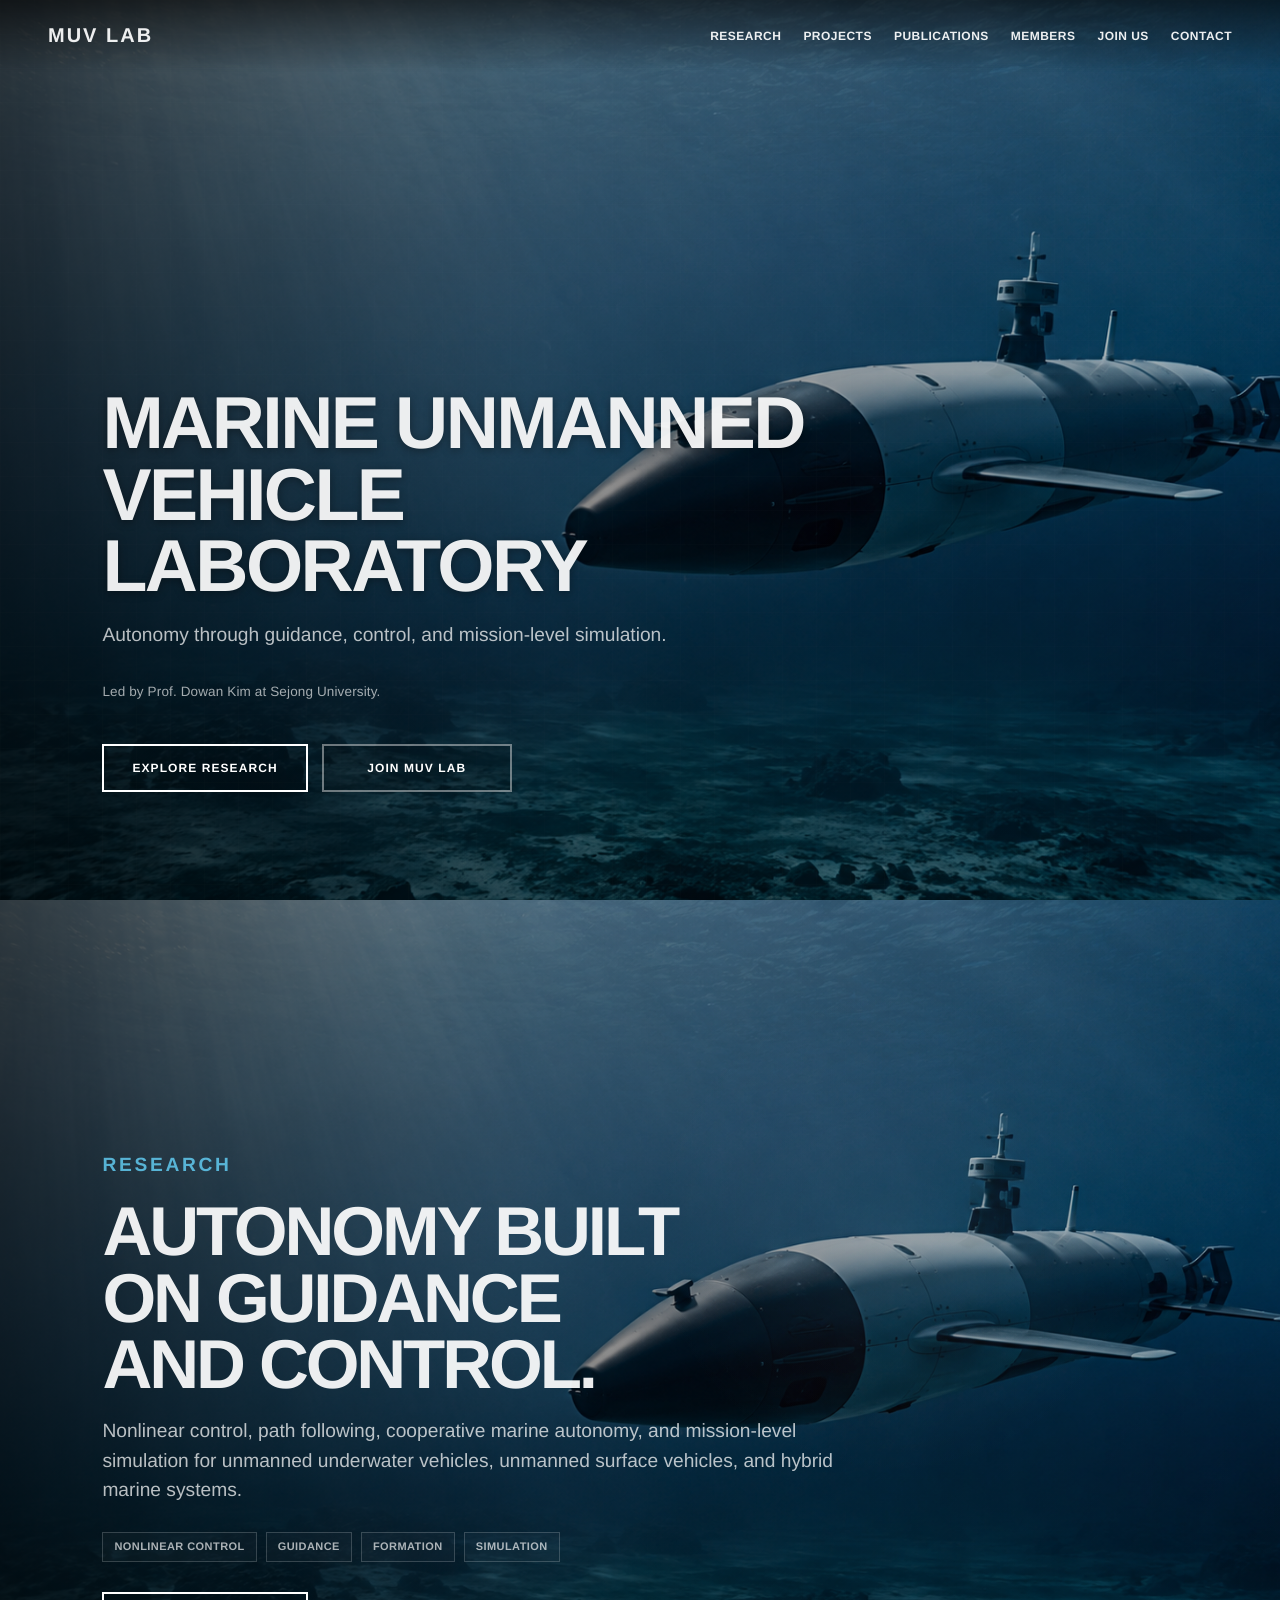
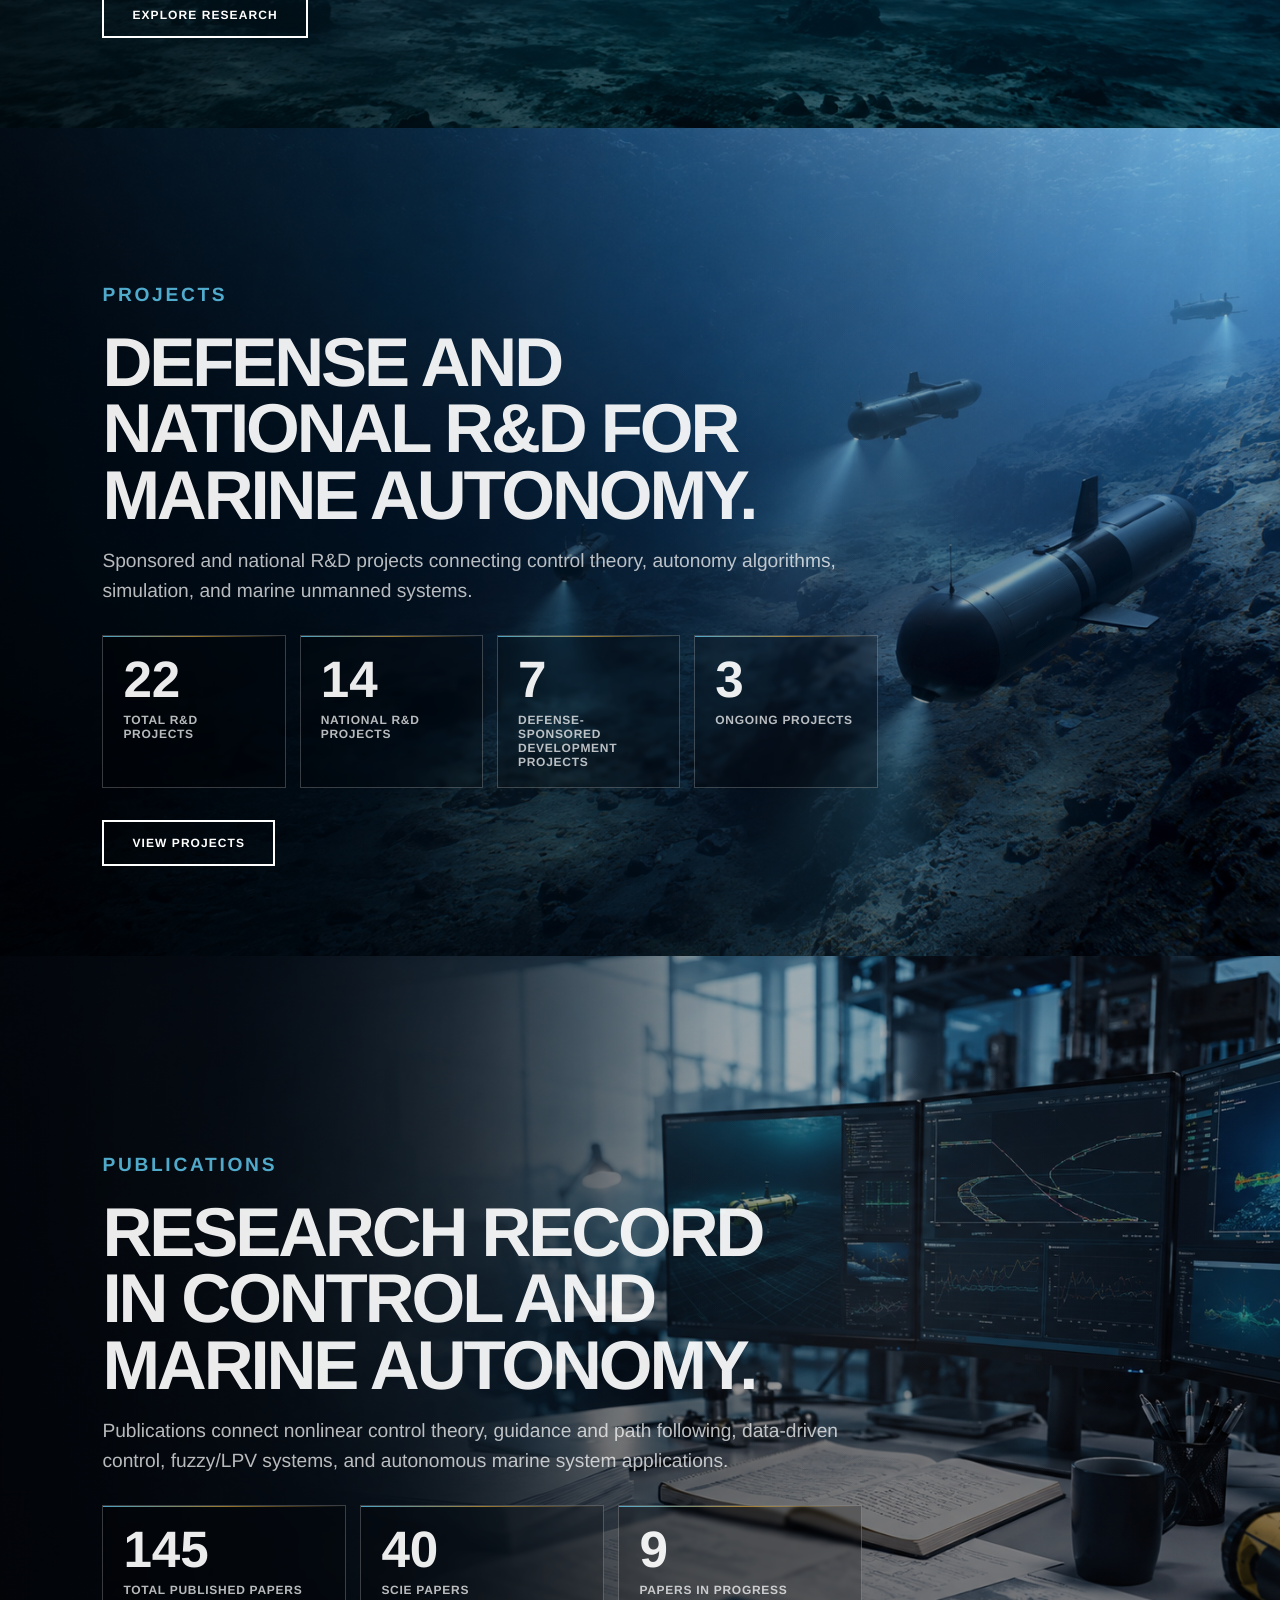
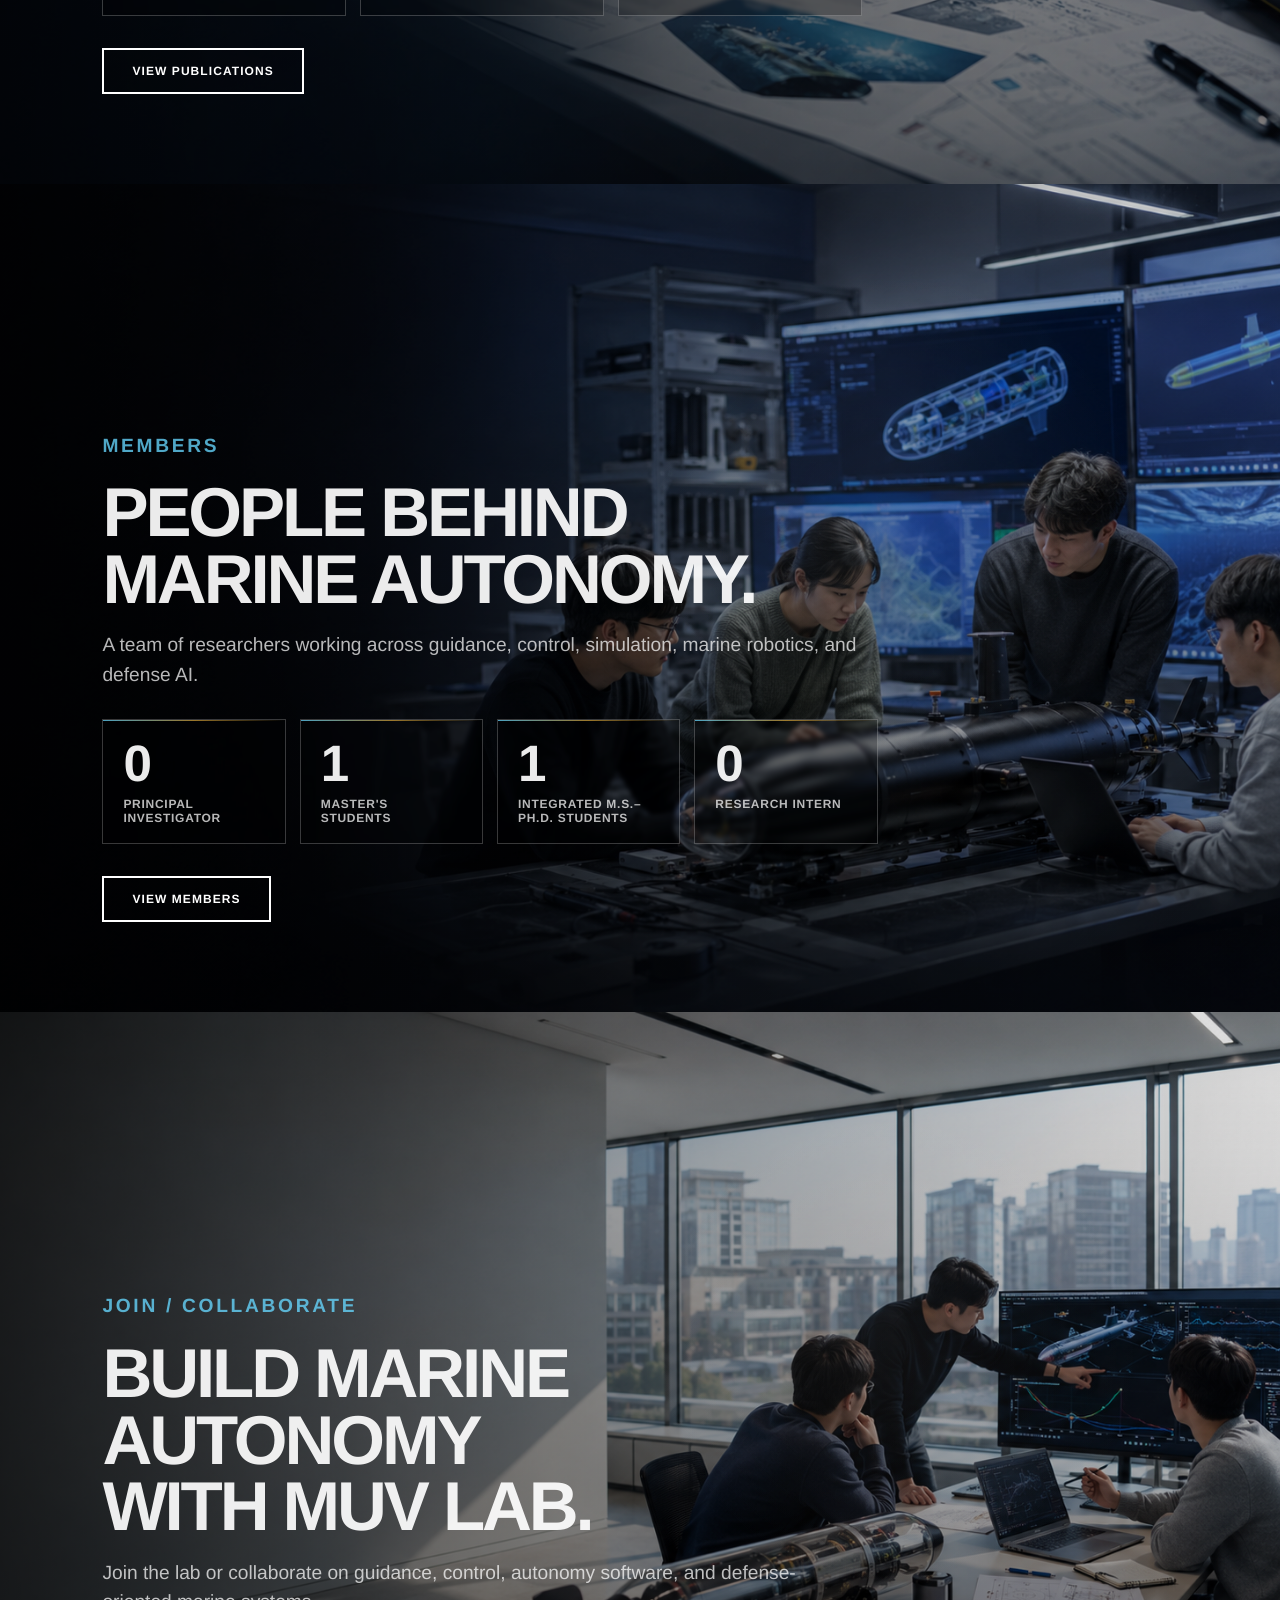
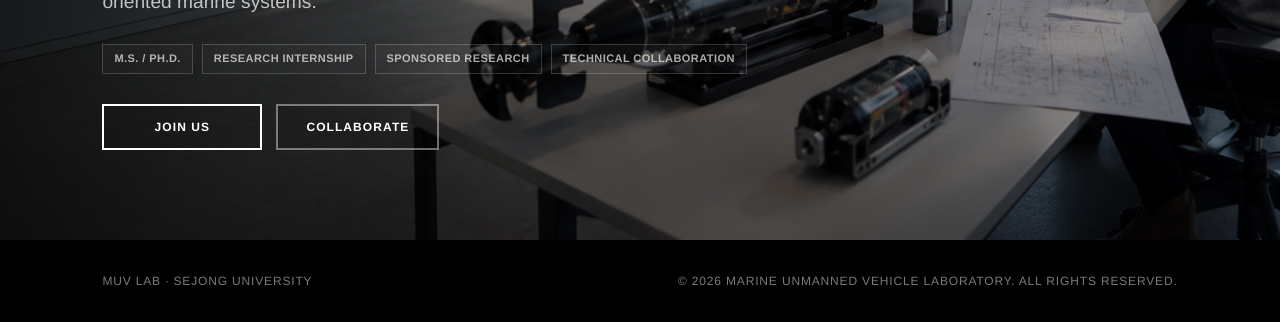
==== index.html @ 0cac902f "Add files via upload" ====
<!DOCTYPE html>
<html lang="en">
<head>
  <meta charset="UTF-8" />
  <meta name="viewport" content="width=device-width, initial-scale=1.0" />
  <title>Dowan Kim | MUV Lab | Sejong University</title>
  <meta name="description" content="MUV Lab, led by Prof. Dowan Kim at Sejong University, conducts research on marine unmanned vehicles, UUV/USV autonomy, guidance, control, simulation, and defense AI." />
  <meta name="author" content="Dowan Kim" />
  <meta name="keywords" content="Dowan Kim, Prof. Dowan Kim, Do Wan Kim, D. W. Kim, 김도완, MUV Lab, Marine Unmanned Vehicle Laboratory, Sejong University, marine unmanned vehicles, UUV, USV, AUV, guidance, control, marine autonomy, defense AI, nonlinear control" />
  <link rel="canonical" href="https://muv-sejong.github.io/" />
  <meta property="og:type" content="website" />
  <meta property="og:site_name" content="MUV Lab" />
  <meta property="og:title" content="Dowan Kim | MUV Lab | Sejong University" />
  <meta property="og:description" content="MUV Lab, led by Prof. Dowan Kim at Sejong University, conducts research on marine unmanned vehicles, UUV/USV autonomy, guidance, control, simulation, and defense AI." />
  <meta property="og:url" content="https://muv-sejong.github.io/" />
  <meta property="og:image" content="https://muv-sejong.github.io/assets/poster.jpg" />
  <meta name="twitter:card" content="summary_large_image" />
  <meta name="twitter:title" content="Dowan Kim | MUV Lab | Sejong University" />
  <meta name="twitter:description" content="MUV Lab, led by Prof. Dowan Kim at Sejong University, conducts research on marine unmanned vehicles, UUV/USV autonomy, guidance, control, simulation, and defense AI." />
  <script type="application/ld+json">
{
  "@context": "https://schema.org",
  "@type": "ResearchOrganization",
  "name": "MUV Lab",
  "alternateName": "Marine Unmanned Vehicle Laboratory",
  "url": "https://muv-sejong.github.io/",
  "parentOrganization": {
    "@type": "CollegeOrUniversity",
    "name": "Sejong University"
  },
  "founder": {
    "@type": "Person",
    "name": "Dowan Kim",
    "alternateName": [
      "Prof. Dowan Kim",
      "Do Wan Kim",
      "D. W. Kim",
      "김도완"
    ],
    "jobTitle": "Professor",
    "affiliation": {
      "@type": "CollegeOrUniversity",
      "name": "Sejong University"
    },
    "url": "https://muv-sejong.github.io/members.html",
    "sameAs": [
      "https://scholar.google.com/citations?user=nd1Wk9EAAAAJ&hl=en",
      "https://orcid.org/0000-0002-4176-2082",
      "https://sejong.elsevierpure.com/en/persons/dowan-kim/"
    ]
  },
  "knowsAbout": [
    "Marine unmanned vehicles",
    "UUV autonomy",
    "USV autonomy",
    "Guidance and control",
    "Nonlinear control",
    "Defense AI",
    "Simulation"
  ]
}
  </script>
  <link rel="stylesheet" href="style.css?v=81" />
</head>
<body>

<header class="site-header">
  <a class="brand" href="index.html">MUV LAB</a>
  <button class="nav-toggle" aria-label="Open navigation" aria-expanded="false"><span></span><span></span><span></span></button>
  <nav class="site-nav">
    <a href="research.html">Research</a>
    <a href="projects.html">Projects</a>
    <a href="publications.html">Publications</a>
    <a href="members.html">Members</a>
    <a href="join.html">Join Us</a>
    <a href="contact.html">Contact</a>
  </nav>
</header>


<main>
  <section class="hero hero-video-section">
    <video class="hero-video hero-video-pc" autoplay muted loop playsinline poster="assets/research.png">
      <source src="assets/hero.mp4" type="video/mp4" />
    </video>
    <video class="hero-video hero-video-mobile" autoplay muted loop playsinline poster="assets/research.png">
      <source src="assets/hero-mobile.mp4" type="video/mp4" />
    </video>
    <div class="hero-overlay"></div>
    <div class="hero-grid"></div>
    <div class="hero-content">
      <h1>MARINE UNMANNED VEHICLE LABORATORY</h1>
      <p class="hero-subtitle">
        Autonomy through guidance, control, and mission-level simulation.
      </p>
      <p class="hero-seo-line">Led by Prof. Dowan Kim at Sejong University.</p>
      <div class="hero-actions hero-actions-equal">
        <a href="research.html" class="button">Explore Research</a>
        <a href="join.html" class="button ghost">Join MUV Lab</a>
      </div>
    </div>
  </section>

  <section class="landing-panel" style="--bg:url('assets/research.png')">
    <div class="panel-overlay"></div>
    <div class="panel-content">
      <p class="eyebrow">Research</p>
      <h2>AUTONOMY BUILT ON GUIDANCE AND CONTROL.</h2>
      <p>
        Nonlinear control, path following, cooperative marine autonomy, and mission-level simulation for unmanned underwater vehicles, unmanned surface vehicles, and hybrid marine systems.
      </p>
      <div class="keyword-row">
        <span>Nonlinear Control</span><span>Guidance</span><span>Formation</span><span>Simulation</span>
      </div>
      <a href="research.html" class="button">Explore Research</a>
    </div>
  </section>

  <section class="landing-panel" style="--bg:url('assets/projects.png')">
    <div class="panel-overlay"></div>
    <div class="panel-content">
      <p class="eyebrow">Projects</p>
      <h2>DEFENSE AND NATIONAL R&amp;D FOR MARINE AUTONOMY.</h2>
      <p>
        Sponsored and national R&amp;D projects connecting control theory, autonomy algorithms, simulation, and marine unmanned systems.
      </p>
      <div class="metric-grid compact four-metrics">
        <div><strong class="count" data-target="23">0</strong><span>Total R&amp;D Projects</span></div>
        <div><strong class="count" data-target="15">0</strong><span>National R&amp;D Projects</span></div>
        <div><strong class="count" data-target="8">0</strong><span>Defense-Sponsored Development Projects</span></div>
        <div><strong class="count" data-target="4">0</strong><span>Ongoing Projects</span></div>
      </div>
      <a href="projects.html" class="button">View Projects</a>
    </div>
  </section>

  <section class="landing-panel" style="--bg:url('assets/publications.png')">
    <div class="panel-overlay"></div>
    <div class="panel-content">
      <p class="eyebrow">Publications</p>
      <h2>RESEARCH RECORD IN CONTROL AND MARINE AUTONOMY.</h2>
      <p>
        Publications connect nonlinear control theory, guidance and path following,
        data-driven control, fuzzy/LPV systems, and autonomous marine system applications.
      </p>
      <div class="metric-grid compact">
        <div><strong class="count" data-target="162">0</strong><span>Total Published Papers</span></div>
        <div><strong class="count" data-target="45">0</strong><span>SCIE Papers</span></div>
        <div><strong class="count" data-target="10">0</strong><span>Papers in Progress</span></div>
      </div>
      <a href="publications.html" class="button">View Publications</a>
    </div>
  </section>

  <section class="landing-panel" style="--bg:url('assets/joinus.png')">
    <div class="panel-overlay"></div>
    <div class="panel-content">
      <p class="eyebrow">Members</p>
      <h2>PEOPLE BEHIND MARINE AUTONOMY.</h2>
      <p>
        A team of researchers working across guidance, control, simulation,
        marine robotics, and defense AI.
      </p>
      <div class="metric-grid compact four-metrics">
        <div><strong class="count" data-target="1">0</strong><span>Principal Investigator</span></div>
        <div><strong class="count" data-target="2">0</strong><span>Master's Students</span></div>
        <div><strong class="count" data-target="2">0</strong><span>Integrated M.S.–Ph.D. Students</span></div>
        <div><strong class="count" data-target="1">0</strong><span>Research Intern</span></div>
      </div>
      <a href="members.html" class="button">View Members</a>
    </div>
  </section>

  <section class="landing-panel" style="--bg:url('assets/contact.png')">
    <div class="panel-overlay"></div>
    <div class="panel-content">
      <p class="eyebrow">Join / Collaborate</p>
      <h2>BUILD MARINE AUTONOMY WITH MUV LAB.</h2>
      <p>
        Join the lab or collaborate on guidance, control, autonomy software,
        and defense-oriented marine systems.
      </p>
      <div class="keyword-row">
        <span>M.S. / Ph.D.</span><span>Research Internship</span><span>Sponsored Research</span><span>Technical Collaboration</span>
      </div>
      <div class="hero-actions">
        <a href="join.html" class="button">Join Us</a>
        <a href="contact.html" class="button ghost">Collaborate</a>
      </div>
    </div>
  </section>
</main>


<footer class="site-footer">
  <span>MUV LAB · SEJONG UNIVERSITY</span>
  <span>© 2026 MARINE UNMANNED VEHICLE LABORATORY. All rights reserved.</span>
</footer>
<script src="script.js"></script>

</body>
</html>
---- style.css ----
:root{
  --bg:#000;--panel:#070707;--text:#fff;--muted:rgba(255,255,255,.72);--muted2:rgba(255,255,255,.52);--line:rgba(255,255,255,.18);
  --header-h:72px;
}
*{box-sizing:border-box}html{scroll-behavior:smooth}body{margin:0;background:#000;color:#fff;font-family:Arial,Helvetica,sans-serif}a{color:inherit}.site-header{position:fixed;top:0;left:0;right:0;height:var(--header-h);display:flex;align-items:center;justify-content:space-between;padding:0 48px;z-index:100;background:linear-gradient(to bottom,rgba(0,0,0,.62),rgba(0,0,0,0))}.brand{text-decoration:none;font-weight:900;letter-spacing:.1em;font-size:20px}.site-nav{display:flex;gap:22px}.site-nav a{text-decoration:none;text-transform:uppercase;font-size:12px;font-weight:900;letter-spacing:.04em}.site-nav a:hover{opacity:.7}.nav-toggle{display:none;background:transparent;color:#fff;border:1px solid rgba(255,255,255,.35);padding:9px 13px;text-transform:uppercase;font-size:11px;font-weight:900;letter-spacing:.08em}.hero{position:relative;height:100vh;min-height:650px;background:linear-gradient(90deg,rgba(0,0,0,.68),rgba(0,0,0,.08)),url('assets/research.png') center/cover no-repeat;overflow:hidden}.hero-video{position:absolute;inset:0;width:100%;height:100%;object-fit:cover;z-index:0}.hero-video-mobile{display:none}.hero-overlay,.panel-overlay{position:absolute;inset:0;background:linear-gradient(90deg,rgba(0,0,0,.72) 0%,rgba(0,0,0,.35) 42%,rgba(0,0,0,.10) 100%),linear-gradient(0deg,rgba(0,0,0,.35),rgba(0,0,0,0));z-index:1}.hero-grid{position:absolute;inset:0;z-index:2;pointer-events:none;opacity:.045;background-image:linear-gradient(rgba(255,255,255,.18) 1px,transparent 1px),linear-gradient(90deg,rgba(255,255,255,.18) 1px,transparent 1px);background-size:34px 34px}.hero-content,.panel-content,.page-hero-content{position:relative;z-index:3}.hero-content{height:100%;display:flex;flex-direction:column;justify-content:flex-end;max-width:980px;padding:0 8vw 12vh}.eyebrow{margin:0 0 18px;color:rgba(255,255,255,.68);text-transform:uppercase;font-size:12px;font-weight:900;letter-spacing:.22em}.hero h1,.page-hero h1{margin:0;line-height:.95;text-transform:uppercase;font-size:clamp(44px,6.7vw,104px);font-weight:900;letter-spacing:-.05em;text-shadow:0 2px 8px rgba(0,0,0,.35)}.hero-subtitle,.page-hero p,.panel-content p{max-width:760px;color:var(--muted);font-size:clamp(17px,1.5vw,23px);line-height:1.55}.hero-actions{display:flex;flex-wrap:wrap;gap:14px;margin-top:28px}.button{display:inline-flex;align-items:center;justify-content:center;width:fit-content;min-width:160px;padding:14px 28px;border:2px solid #fff;color:#fff;background:rgba(0,0,0,.08);text-decoration:none;text-transform:uppercase;font-size:12px;font-weight:900;letter-spacing:.06em;transition:.22s}.button:hover{background:#fff;color:#000}.button.ghost{border-color:rgba(255,255,255,.42);background:rgba(0,0,0,.14)}.landing-panel{position:relative;min-height:92vh;background-image:var(--bg);background-size:cover;background-position:center;display:flex;align-items:flex-end;overflow:hidden}.landing-panel::after,.page-hero::after{content:"";position:absolute;inset:0;z-index:2;pointer-events:none;background:radial-gradient(circle at 70% 40%,rgba(255,255,255,.06),transparent 24%)}.panel-content{padding:0 8vw 10vh;max-width:980px}.panel-content h2{margin:0;max-width:860px;text-transform:uppercase;font-size:clamp(36px,5.4vw,78px);line-height:.96;letter-spacing:-.045em}.keyword-row{display:flex;flex-wrap:wrap;gap:9px;margin:26px 0 30px}.keyword-row span{border:1px solid rgba(255,255,255,.28);padding:8px 11px;text-transform:uppercase;font-size:11px;font-weight:900;color:rgba(255,255,255,.76);letter-spacing:.04em}.metric-grid{display:grid;gap:14px}.metric-grid.compact{grid-template-columns:repeat(3,minmax(140px,1fr));max-width:760px;margin:28px 0 32px}.metric-grid div{padding:18px 20px;border:1px solid rgba(255,255,255,.22);background:rgba(0,0,0,.22);backdrop-filter:blur(2px)}.metric-grid strong{display:block;font-size:clamp(30px,4vw,54px);line-height:1;font-weight:900}.metric-grid span{display:block;margin-top:8px;text-transform:uppercase;letter-spacing:.06em;color:var(--muted);font-size:12px;font-weight:800}.page-hero{position:relative;min-height:74vh;background-image:var(--bg);background-size:cover;background-position:center;display:flex;align-items:flex-end;overflow:hidden}.page-hero-content{padding:0 8vw 9vh;max-width:1100px}.page-metrics{margin-top:34px}.content-section{padding:110px 8vw;background:linear-gradient(180deg,#050505,#000)}.section-inner{max-width:1280px;margin:0 auto}.block-title{margin:0 0 30px;text-transform:uppercase;font-size:clamp(28px,3.6vw,52px);line-height:1;letter-spacing:-.035em}.card-grid{display:grid;gap:18px}.card-grid.four{grid-template-columns:repeat(4,1fr)}.card{min-height:260px;padding:28px;border:1px solid rgba(255,255,255,.12);background:linear-gradient(180deg,rgba(255,255,255,.06),rgba(255,255,255,.025))}.card span{display:block;color:var(--muted2);font-weight:900;letter-spacing:.14em;margin-bottom:34px}.card h3,.feature-card h3,.timeline h3,.profile-grid h3,.profile-large h3,.contact-cards h3,.two-column h3{margin:0 0 14px;text-transform:uppercase;line-height:1.1}.card p,.feature-card p,.timeline p,.profile-grid p,.profile-large p,.contact-cards p,.clean-list li{color:var(--muted);line-height:1.62}.feature-list{display:grid;gap:20px;margin-bottom:76px}.feature-card{padding:40px;border:1px solid rgba(255,255,255,.18);background:linear-gradient(135deg,rgba(255,255,255,.08),rgba(255,255,255,.025))}.feature-card h3{font-size:clamp(28px,4vw,56px);letter-spacing:-.035em}.status{font-size:12px!important;color:#fff!important;text-transform:uppercase;font-weight:900;letter-spacing:.12em}.timeline{border-top:1px solid rgba(255,255,255,.14);margin-bottom:76px}.timeline div{display:grid;grid-template-columns:190px 1fr;gap:28px;padding:24px 0;border-bottom:1px solid rgba(255,255,255,.11)}.timeline time{font-size:13px;color:var(--muted2);font-weight:900;letter-spacing:.07em}.publication-list{padding-left:22px}.publication-list li{margin-bottom:16px;color:var(--muted);line-height:1.55}.publication-years details{border-top:1px solid rgba(255,255,255,.14);padding:22px 0}.publication-years details:last-child{border-bottom:1px solid rgba(255,255,255,.14)}.publication-years summary{cursor:pointer;font-weight:900;text-transform:uppercase;font-size:22px}.publication-years li{margin:13px 0;color:var(--muted);line-height:1.55}.profile-large{display:grid;grid-template-columns:260px 1fr;gap:34px;align-items:center;padding:34px;border:1px solid rgba(255,255,255,.16);background:rgba(255,255,255,.04);margin-bottom:70px}.profile-large img{width:260px;aspect-ratio:1/1;object-fit:cover;border:1px solid rgba(255,255,255,.16)}.profile-large h3{font-size:clamp(30px,4vw,54px);letter-spacing:-.035em}.profile-grid{display:grid;grid-template-columns:repeat(3,1fr);gap:18px;margin-bottom:70px}.profile-grid article{padding:24px;border:1px solid rgba(255,255,255,.14);background:rgba(255,255,255,.035)}.profile-grid img{width:100%;aspect-ratio:4/5;object-fit:cover;margin-bottom:18px;background:#111}.two-column{display:grid;grid-template-columns:1fr 1fr;gap:50px}.clean-list{padding:0;margin:0;list-style:none;border-top:1px solid rgba(255,255,255,.14)}.clean-list li{padding:14px 0;border-bottom:1px solid rgba(255,255,255,.12)}.contact-cards{display:grid;grid-template-columns:1.2fr 1fr 1fr;gap:18px}.contact-cards article{padding:30px;border:1px solid rgba(255,255,255,.15);background:rgba(255,255,255,.04)}.contact-cards a{font-weight:900;text-decoration:none;border-bottom:1px solid rgba(255,255,255,.45)}.site-footer{display:flex;justify-content:space-between;gap:20px;padding:34px 8vw;background:#000;color:rgba(255,255,255,.48);font-size:12px;text-transform:uppercase;letter-spacing:.07em}
.metric-grid.compact.four-metrics{grid-template-columns:repeat(4,minmax(130px,1fr));max-width:980px}
@media(max-width:1100px){.metric-grid.compact.four-metrics{grid-template-columns:repeat(2,minmax(140px,1fr));max-width:760px}.site-nav{gap:14px}.site-nav a{font-size:11px}.card-grid.four{grid-template-columns:repeat(2,1fr)}.contact-cards{grid-template-columns:1fr}.profile-grid{grid-template-columns:1fr 1fr}}
@media(max-width:760px){.site-header{height:64px;padding:0 20px;background:rgba(0,0,0,.86)}.nav-toggle{display:block}.site-nav{position:absolute;top:64px;right:20px;display:none;flex-direction:column;background:rgba(0,0,0,.92);padding:18px;border:1px solid rgba(255,255,255,.18);min-width:210px}.site-nav.open{display:flex}.hero{min-height:560px}.hero-video-pc{display:none}.hero-video-mobile{display:block}.hero-content{padding:0 6vw 7vh}.hero h1,.page-hero h1{font-size:clamp(34px,11vw,56px)}.panel-content,.page-hero-content{padding:0 6vw 8vh}.landing-panel{min-height:86vh}.panel-content h2{font-size:clamp(32px,10vw,52px)}.metric-grid.compact{grid-template-columns:1fr}.content-section{padding:82px 6vw}.card-grid.four,.profile-grid,.two-column{grid-template-columns:1fr}.timeline div{grid-template-columns:1fr;gap:8px}.profile-large{grid-template-columns:1fr}.profile-large img{width:210px}.site-footer{flex-direction:column;padding:30px 6vw}}
@media(min-aspect-ratio:19/9){.hero-video-pc{object-fit:contain;background:#000}}

/* v29 mobile: keep the SpaceX-like crop instead of shrinking the whole image */
@media(max-width:760px){
  .landing-panel,
  .page-hero{
    background-size:cover !important;
    background-position:center center !important;
    background-repeat:no-repeat !important;
  }
  .hero-video-mobile{
    object-fit:cover !important;
    object-position:center center !important;
  }
}

/* v29 wide-screen typography: prevent long titles from breaking into one-word lines */
@media(min-width:1400px){
  .hero-content{
    max-width:1180px;
  }
  .panel-content{
    max-width:1180px;
  }
  .panel-content h2{
    max-width:1120px;
    font-size:clamp(48px,4.45vw,84px);
    line-height:.96;
    letter-spacing:-.048em;
  }
  .hero h1,
  .page-hero h1{
    max-width:1180px;
    font-size:clamp(54px,5.7vw,108px);
  }
  .page-hero-content{
    max-width:1260px;
  }
}

@media(min-width:1800px){
  .panel-content{
    max-width:1320px;
  }
  .panel-content h2{
    max-width:1260px;
    font-size:clamp(56px,4.0vw,88px);
  }
  .hero h1,
  .page-hero h1{
    max-width:1320px;
  }
}

/* v30: wide monitor and detail-page balance */
@media(min-aspect-ratio:19/9){
  .hero-video-pc{
    object-fit:cover !important;
    object-position:center center !important;
    background:transparent !important;
  }
}

.page-hero{
  min-height:62vh;
}

.page-hero-content{
  max-width:1220px;
  padding:0 8vw 7vh;
}

.page-hero h1{
  max-width:1080px;
  font-size:clamp(34px,4.6vw,76px);
  line-height:1.02;
  letter-spacing:-.045em;
}

.page-hero p{
  max-width:840px;
  font-size:clamp(16px,1.25vw,21px);
}

.page-metrics{
  margin-top:26px;
}

@media(min-width:1500px){
  .page-hero{
    min-height:60vh;
  }
  .page-hero h1{
    max-width:1180px;
    font-size:clamp(42px,4.0vw,78px);
  }
  .panel-content{
    max-width:1240px;
  }
  .panel-content h2{
    max-width:1160px;
    font-size:clamp(44px,4.1vw,80px);
  }
}

/* v30 mobile: keep cinematic crop, not contain */
@media(max-width:760px){
  .landing-panel,
  .page-hero{
    background-size:cover !important;
    background-position:center center !important;
    background-repeat:no-repeat !important;
  }
  .hero-video-mobile{
    object-fit:cover !important;
    object-position:center center !important;
  }
  .page-hero{
    min-height:64vh;
  }
  .page-hero-content{
    padding:0 6vw 6vh;
  }
  .page-hero h1{
    font-size:clamp(30px,9vw,46px);
    line-height:1.02;
  }
  .page-metrics{
    margin-top:22px;
  }
}

/* v31: detail-page vertical balance and wide-monitor readability */
@media(min-aspect-ratio:19/9){
  .hero-video-pc{
    object-fit:cover !important;
    object-position:center center !important;
    background:transparent !important;
  }
}

/* Detail pages: move title block down, reduce title burden, unify heights */
.page-hero{
  min-height:78vh !important;
  display:flex !important;
  align-items:flex-end !important;
}

.page-hero-content{
  width:100%;
  max-width:1180px !important;
  padding:0 8vw 10vh !important;
}

.page-hero .eyebrow{
  margin-bottom:16px !important;
}

.page-hero h1{
  max-width:980px !important;
  font-size:clamp(34px,4.05vw,64px) !important;
  line-height:1.04 !important;
  letter-spacing:-.042em !important;
}

.page-hero p{
  max-width:780px !important;
  font-size:clamp(16px,1.15vw,20px) !important;
  line-height:1.55 !important;
}

.page-metrics{
  margin-top:24px !important;
}

.page-metrics.metric-grid.compact,
.page-hero .metric-grid.compact{
  gap:12px !important;
  max-width:940px !important;
}

.page-hero .metric-grid div{
  padding:14px 16px !important;
}

.page-hero .metric-grid strong{
  font-size:clamp(26px,2.8vw,42px) !important;
}

.page-hero .metric-grid span{
  font-size:10.5px !important;
  line-height:1.25 !important;
}

/* More horizontal room on wide monitors, but keep title smaller */
@media(min-width:1500px){
  .page-hero-content{
    max-width:1320px !important;
  }
  .page-hero h1{
    max-width:1120px !important;
    font-size:clamp(42px,3.55vw,66px) !important;
  }
  .page-hero p{
    max-width:850px !important;
  }
}

/* Very wide and short browser windows: prevent top crowding */
@media(min-width:1500px) and (max-height:760px){
  .page-hero{
    min-height:88vh !important;
  }
  .page-hero-content{
    padding-bottom:8vh !important;
  }
  .page-hero h1{
    font-size:clamp(36px,3.05vw,58px) !important;
    max-width:1080px !important;
  }
  .page-hero p{
    font-size:16px !important;
    max-width:760px !important;
  }
  .page-hero .metric-grid div{
    padding:12px 14px !important;
  }
  .page-hero .metric-grid strong{
    font-size:34px !important;
  }
}

/* Landing-page panels remain cinematic, but avoid one-word line breaks on wide screens */
@media(min-width:1500px){
  .panel-content{
    max-width:1280px !important;
  }
  .panel-content h2{
    max-width:1160px !important;
    font-size:clamp(46px,3.9vw,78px) !important;
    line-height:.98 !important;
  }
}

/* Mobile: keep cinematic crop, not full-image shrink */
@media(max-width:760px){
  .landing-panel,
  .page-hero{
    background-size:cover !important;
    background-position:center center !important;
    background-repeat:no-repeat !important;
  }
  .hero-video-mobile{
    object-fit:cover !important;
    object-position:center center !important;
  }
  .page-hero{
    min-height:72vh !important;
  }
  .page-hero-content{
    padding:0 6vw 7vh !important;
  }
  .page-hero h1{
    font-size:clamp(30px,8.8vw,44px) !important;
    line-height:1.04 !important;
  }
}

/* v33: joinus image/link safety + unified detail-page hero */
.page-hero{
  min-height:74vh !important;
  height:74vh !important;
  display:flex !important;
  align-items:flex-end !important;
  background-size:cover !important;
  background-position:center center !important;
  background-repeat:no-repeat !important;
}
.page-hero-content{
  width:100% !important;
  max-width:1180px !important;
  padding:0 8vw 8.5vh !important;
}
.page-hero h1{
  max-width:980px !important;
  font-size:clamp(34px,3.85vw,64px) !important;
  line-height:1.04 !important;
  letter-spacing:-.042em !important;
}
.page-hero p{
  max-width:780px !important;
  font-size:clamp(16px,1.15vw,20px) !important;
  line-height:1.55 !important;
}
@media(min-aspect-ratio:19/9){
  .hero-video-pc{
    object-fit:cover !important;
    object-position:center center !important;
    background:transparent !important;
  }
}
@media(max-width:760px){
  .landing-panel,
  .page-hero{
    background-size:cover !important;
    background-position:center center !important;
    background-repeat:no-repeat !important;
  }
  .hero-video-mobile{
    object-fit:cover !important;
    object-position:center center !important;
  }
  .page-hero{
    min-height:72vh !important;
    height:72vh !important;
  }
  .page-hero-content{
    padding:0 6vw 7vh !important;
  }
  .page-hero h1{
    font-size:clamp(30px,8.8vw,44px) !important;
  }
}

/* v34: mobile detail hero lower height + PI profile layout */
@media(max-width:760px){
  .page-hero{
    min-height:56vh !important;
    height:56vh !important;
  }
  .page-hero-content{
    padding:0 6vw 5.5vh !important;
  }
  .page-hero h1{
    font-size:clamp(28px,8vw,40px) !important;
    line-height:1.04 !important;
  }
  .page-hero p{
    font-size:15px !important;
    line-height:1.5 !important;
    max-width:92vw !important;
  }
  .page-hero .metric-grid.compact,
  .page-metrics.metric-grid.compact{
    display:grid !important;
    grid-template-columns:repeat(2,minmax(0,1fr)) !important;
    gap:8px !important;
    max-width:100% !important;
  }
  .page-hero .metric-grid div{
    padding:10px 11px !important;
  }
  .page-hero .metric-grid strong{
    font-size:26px !important;
  }
  .page-hero .metric-grid span{
    font-size:9px !important;
    line-height:1.2 !important;
  }
}

/* PI page style */
.pi-profile-wide{
  display:grid;
  grid-template-columns:280px 1fr;
  gap:38px;
  align-items:start;
  padding:36px;
  border:1px solid rgba(255,255,255,.16);
  background:rgba(255,255,255,.04);
  margin-bottom:54px;
}
.pi-photo-wrap img{
  width:280px;
  aspect-ratio:1/1;
  object-fit:cover;
  border:1px solid rgba(255,255,255,.18);
  background:#111;
}
.pi-info h3{
  margin:0 0 12px;
  font-size:clamp(34px,4.2vw,58px);
  line-height:1;
  text-transform:uppercase;
  letter-spacing:-.04em;
}
.pi-affiliation{
  color:rgba(255,255,255,.82)!important;
  font-weight:700;
}
.profile-link-row{
  display:flex;
  flex-wrap:wrap;
  gap:10px;
  margin-top:22px;
}
.profile-link-row a{
  padding:10px 12px;
  border:1px solid rgba(255,255,255,.28);
  text-decoration:none;
  text-transform:uppercase;
  font-size:11px;
  font-weight:900;
  letter-spacing:.05em;
}
.profile-link-row a:hover{
  background:#fff;
  color:#000;
}
.pi-detail-grid{
  display:grid;
  grid-template-columns:repeat(2,1fr);
  gap:24px;
  margin-bottom:76px;
}
.pi-detail-grid article{
  padding:28px;
  border:1px solid rgba(255,255,255,.14);
  background:rgba(255,255,255,.035);
}
.pi-detail-grid h3{
  margin:0 0 18px;
  text-transform:uppercase;
}
.members-grid{
  grid-template-columns:repeat(5,1fr);
}
.profile-placeholder{
  width:100%;
  aspect-ratio:4/5;
  display:flex;
  align-items:center;
  justify-content:center;
  margin-bottom:18px;
  border:1px solid rgba(255,255,255,.16);
  background:
    linear-gradient(135deg,rgba(255,255,255,.08),rgba(255,255,255,.02)),
    radial-gradient(circle at 70% 20%,rgba(255,255,255,.12),transparent 28%);
  font-size:42px;
  font-weight:900;
  letter-spacing:.08em;
  color:rgba(255,255,255,.72);
}
@media(max-width:1200px){
  .members-grid{
    grid-template-columns:repeat(3,1fr);
  }
}
@media(max-width:900px){
  .pi-profile-wide,
  .pi-detail-grid{
    grid-template-columns:1fr;
  }
  .pi-photo-wrap img{
    width:220px;
  }
  .members-grid{
    grid-template-columns:repeat(2,1fr);
  }
}
@media(max-width:560px){
  .members-grid{
    grid-template-columns:1fr;
  }
}

/* v35: PI refinement, icon links, less-cropped professor photo, lower mobile hero height */
.pi-profile-wide{
  grid-template-columns:220px 1fr !important;
  align-items:center !important;
}

.pi-photo-wrap{
  width:220px !important;
  height:280px !important;
  display:flex !important;
  align-items:center !important;
  justify-content:center !important;
  background:#0a0a0a !important;
  border:1px solid rgba(255,255,255,.16) !important;
  overflow:hidden !important;
}

.pi-photo-wrap img{
  width:100% !important;
  height:100% !important;
  object-fit:contain !important;
  object-position:center center !important;
  border:0 !important;
  background:#0a0a0a !important;
}

.icon-links a{
  display:inline-flex !important;
  align-items:center !important;
  gap:8px !important;
  padding:9px 12px !important;
}

.profile-icon{
  width:22px !important;
  height:22px !important;
  display:inline-flex !important;
  align-items:center !important;
  justify-content:center !important;
  border-radius:999px !important;
  font-size:10px !important;
  font-weight:900 !important;
  line-height:1 !important;
  letter-spacing:0 !important;
}

.scholar-icon{
  background:#fff !important;
  color:#111 !important;
}

.orcid-icon{
  background:#a6ce39 !important;
  color:#fff !important;
}

.pure-icon{
  background:#1f5f9f !important;
  color:#fff !important;
}

.award-list{
  padding:0 !important;
  margin:0 !important;
  list-style:none !important;
  border-top:1px solid rgba(255,255,255,.14) !important;
}

.award-list li{
  display:grid !important;
  grid-template-columns:78px 1fr !important;
  gap:14px !important;
  padding:12px 0 !important;
  border-bottom:1px solid rgba(255,255,255,.12) !important;
}

.award-list time{
  color:rgba(255,255,255,.52) !important;
  font-size:12px !important;
  font-weight:900 !important;
}

.award-list strong{
  display:block !important;
  color:#fff !important;
  font-size:14px !important;
  line-height:1.35 !important;
}

.award-list span{
  display:block !important;
  color:rgba(255,255,255,.62) !important;
  font-size:12px !important;
  margin-top:3px !important;
}

/* Mobile detail pages: make hero significantly shorter */
@media(max-width:760px){
  .page-hero{
    min-height:46vh !important;
    height:46svh !important;
  }

  .page-hero-content{
    padding:0 6vw 4.5vh !important;
  }

  .page-hero h1{
    font-size:clamp(25px,7.4vw,36px) !important;
    line-height:1.04 !important;
    max-width:94vw !important;
  }

  .page-hero p{
    font-size:13.5px !important;
    line-height:1.45 !important;
    max-width:92vw !important;
    margin-top:10px !important;
  }

  .page-hero .metric-grid.compact,
  .page-metrics.metric-grid.compact{
    grid-template-columns:repeat(2,minmax(0,1fr)) !important;
    gap:6px !important;
    margin-top:14px !important;
  }

  .page-hero .metric-grid div{
    padding:8px 9px !important;
  }

  .page-hero .metric-grid strong{
    font-size:22px !important;
  }

  .page-hero .metric-grid span{
    font-size:8.5px !important;
    line-height:1.15 !important;
  }

  .pi-profile-wide{
    grid-template-columns:1fr !important;
    padding:24px !important;
  }

  .pi-photo-wrap{
    width:190px !important;
    height:240px !important;
  }

  .pi-info h3{
    font-size:36px !important;
  }

  .award-list li{
    grid-template-columns:72px 1fr !important;
  }
}

/* v36: real profile icons for Google Scholar / ORCID / Elsevier Pure */
.real-icon-links{
  gap:12px !important;
}

.real-icon-links a{
  display:inline-flex !important;
  align-items:center !important;
  gap:9px !important;
  padding:9px 12px !important;
  border:1px solid rgba(255,255,255,.28) !important;
  border-radius:0 !important;
  background:rgba(0,0,0,.18) !important;
}

.real-icon-links a:hover{
  background:#fff !important;
  color:#000 !important;
}

.real-icon-links img{
  width:24px !important;
  height:24px !important;
  object-fit:contain !important;
  display:block !important;
  border:0 !important;
  background:transparent !important;
  flex:0 0 24px !important;
}

.real-icon-links span{
  display:inline-block !important;
  font-size:11px !important;
  font-weight:900 !important;
  text-transform:uppercase !important;
  letter-spacing:.05em !important;
}

@media(max-width:560px){
  .real-icon-links{
    flex-direction:column !important;
    align-items:flex-start !important;
  }
}

/* v37: refined Members page */
.members-content{
  background:
    radial-gradient(circle at 78% 12%, rgba(255,255,255,.075), transparent 26%),
    linear-gradient(180deg,#030303,#000 38%,#030303);
}

.pi-feature-block{
  display:grid;
  grid-template-columns:260px 1fr;
  gap:34px;
  align-items:stretch;
  margin-bottom:34px;
}

.pi-portrait-panel,
.pi-main-panel,
.refined-panel,
.service-strip,
.researcher-card,
.track-grid article{
  border:1px solid rgba(255,255,255,.13);
  background:
    linear-gradient(135deg, rgba(255,255,255,.055), rgba(255,255,255,.018));
  box-shadow:0 22px 70px rgba(0,0,0,.28);
}

.pi-portrait-panel{
  display:flex;
  align-items:center;
  justify-content:center;
  padding:24px;
}

.pi-portrait-frame{
  width:210px;
  height:275px;
  display:flex;
  align-items:center;
  justify-content:center;
  background:#070707;
  border:1px solid rgba(255,255,255,.16);
  overflow:hidden;
}

.pi-portrait-frame img{
  width:100%;
  height:100%;
  object-fit:contain;
  object-position:center center;
  background:#070707;
  border:0;
}

.pi-main-panel{
  padding:44px;
  display:flex;
  flex-direction:column;
  justify-content:center;
}

.eyebrow.small{
  font-size:11px;
  letter-spacing:.18em;
  margin-bottom:14px;
}

.pi-main-panel h2{
  margin:0;
  text-transform:uppercase;
  font-size:clamp(46px,5.2vw,84px);
  line-height:.9;
  letter-spacing:-.055em;
}

.pi-title{
  margin:22px 0 0;
  color:rgba(255,255,255,.78);
  font-size:clamp(16px,1.4vw,21px);
  line-height:1.55;
}

.real-icon-links{
  display:flex;
  flex-wrap:wrap;
  gap:12px;
  margin-top:28px;
}

.real-icon-links a{
  display:inline-flex;
  align-items:center;
  gap:9px;
  padding:9px 12px;
  border:1px solid rgba(255,255,255,.26);
  background:rgba(0,0,0,.20);
  text-decoration:none;
  transition:.22s;
}

.real-icon-links a:hover{
  background:#fff;
  color:#000;
}

.real-icon-links img{
  width:24px;
  height:24px;
  object-fit:contain;
  border:0;
  background:transparent;
}

.real-icon-links span{
  text-transform:uppercase;
  font-size:11px;
  font-weight:900;
  letter-spacing:.05em;
}

.pi-info-layout{
  display:grid;
  grid-template-columns:.92fr 1.18fr;
  gap:24px;
  align-items:start;
  margin-bottom:32px;
}

.pi-info-left{
  display:grid;
  gap:24px;
}

.refined-panel{
  padding:30px;
}

.refined-panel h3,
.service-strip h3{
  margin:0 0 22px;
  text-transform:uppercase;
  font-size:17px;
  letter-spacing:.04em;
}

.refined-panel .clean-list{
  border-top:1px solid rgba(255,255,255,.10);
}

.refined-panel .clean-list li{
  padding:15px 0;
  border-bottom:1px solid rgba(255,255,255,.08);
  color:rgba(255,255,255,.82);
  line-height:1.55;
}

.awards-panel{
  min-height:100%;
}

.refined-awards{
  padding:0;
  margin:0;
  list-style:none;
  border-top:1px solid rgba(255,255,255,.10);
}

.refined-awards li{
  display:grid;
  grid-template-columns:86px 1fr;
  gap:18px;
  padding:13px 0;
  border-bottom:1px solid rgba(255,255,255,.08);
}

.refined-awards time{
  color:rgba(255,255,255,.50);
  font-size:12px;
  font-weight:900;
  letter-spacing:.03em;
}

.refined-awards strong{
  display:block;
  color:#fff;
  font-size:15px;
  line-height:1.36;
}

.refined-awards span{
  display:block;
  margin-top:4px;
  color:rgba(255,255,255,.55);
  font-size:12px;
}

.service-strip{
  padding:26px 30px 30px;
  margin-bottom:84px;
}

.service-strip .eyebrow{
  margin:0 0 16px;
}

.service-tags{
  display:flex;
  flex-wrap:wrap;
  gap:10px;
}

.service-tags span{
  display:inline-flex;
  align-items:center;
  padding:9px 12px;
  border:1px solid rgba(255,255,255,.14);
  background:rgba(255,255,255,.035);
  color:rgba(255,255,255,.78);
  font-size:13px;
  line-height:1.35;
}

.members-section,
.track-section{
  margin-top:72px;
}

.section-heading-row{
  display:flex;
  align-items:end;
  justify-content:space-between;
  gap:32px;
  margin-bottom:24px;
}

.section-heading-row .block-title{
  margin:0;
}

.section-heading-row p{
  max-width:440px;
  color:rgba(255,255,255,.58);
  line-height:1.55;
  margin:0 0 5px;
}

.researcher-grid{
  display:grid;
  grid-template-columns:repeat(5,minmax(0,1fr));
  gap:18px;
}

.researcher-card{
  padding:18px;
  min-height:430px;
  display:flex;
  flex-direction:column;
  transition:.22s;
}

.researcher-card:hover,
.track-grid article:hover{
  transform:translateY(-3px);
  border-color:rgba(255,255,255,.26);
  background:linear-gradient(135deg, rgba(255,255,255,.075), rgba(255,255,255,.024));
}

.researcher-card img,
.member-photo-placeholder{
  width:100%;
  aspect-ratio:4/5;
  object-fit:cover;
  object-position:center top;
  background:#111;
  border:1px solid rgba(255,255,255,.13);
  margin-bottom:18px;
}

.member-photo-placeholder{
  display:flex;
  align-items:center;
  justify-content:center;
  font-size:40px;
  font-weight:900;
  letter-spacing:.08em;
  color:rgba(255,255,255,.78);
  background:
    radial-gradient(circle at 50% 25%, rgba(255,255,255,.10), transparent 30%),
    linear-gradient(135deg, rgba(255,255,255,.06), rgba(255,255,255,.015));
}

.member-role{
  display:block;
  color:rgba(255,255,255,.52);
  font-size:11px;
  font-weight:900;
  letter-spacing:.08em;
  text-transform:uppercase;
  line-height:1.35;
  min-height:30px;
}

.researcher-card h3{
  margin:10px 0 8px;
  font-size:17px;
  text-transform:uppercase;
  line-height:1.05;
}

.researcher-card p{
  margin:0 0 18px;
  color:rgba(255,255,255,.78);
  line-height:1.48;
}

.researcher-card small{
  display:block;
  color:rgba(255,255,255,.58);
  line-height:1.55;
  font-size:13px;
}

.track-grid{
  display:grid;
  grid-template-columns:repeat(4,minmax(0,1fr));
  gap:18px;
}

.track-grid article{
  min-height:245px;
  padding:26px;
}

.track-grid span{
  display:block;
  margin-bottom:28px;
  color:rgba(255,255,255,.48);
  font-size:13px;
  font-weight:900;
  letter-spacing:.12em;
}

.track-grid h3{
  margin:0 0 16px;
  text-transform:uppercase;
  font-size:19px;
  line-height:1.04;
}

.track-grid p{
  margin:0;
  color:rgba(255,255,255,.66);
  line-height:1.55;
}

@media(max-width:1180px){
  .researcher-grid{
    grid-template-columns:repeat(3,minmax(0,1fr));
  }
  .track-grid{
    grid-template-columns:repeat(2,minmax(0,1fr));
  }
}

@media(max-width:980px){
  .pi-feature-block,
  .pi-info-layout{
    grid-template-columns:1fr;
  }
  .pi-portrait-panel{
    justify-content:flex-start;
  }
  .section-heading-row{
    display:block;
  }
  .section-heading-row p{
    margin-top:12px;
  }
}

@media(max-width:760px){
  .members-content{
    padding-top:70px;
  }
  .pi-main-panel,
  .refined-panel,
  .service-strip{
    padding:24px;
  }
  .pi-main-panel h2{
    font-size:44px;
  }
  .pi-portrait-frame{
    width:180px;
    height:232px;
  }
  .researcher-grid,
  .track-grid{
    grid-template-columns:1fr;
  }
  .researcher-card{
    min-height:auto;
  }
  .researcher-card img,
  .member-photo-placeholder{
    max-width:260px;
  }
  .refined-awards li{
    grid-template-columns:76px 1fr;
  }
  .service-strip{
    margin-bottom:64px;
  }
}

/* v38: minimal Members copy + keyword-driven cards */
.simple-heading{
  margin-bottom:28px !important;
}

.simple-heading .block-title{
  margin:0 !important;
}

.member-keywords{
  display:flex;
  flex-wrap:wrap;
  gap:7px;
  margin-top:auto;
}

.member-keywords span{
  display:inline-flex;
  align-items:center;
  padding:6px 8px;
  border:1px solid rgba(255,255,255,.14);
  background:rgba(255,255,255,.035);
  color:rgba(255,255,255,.68);
  font-size:11px;
  line-height:1.25;
  font-weight:700;
}

.track-keywords{
  list-style:none;
  padding:0;
  margin:0;
  display:grid;
  gap:9px;
}

.track-keywords li{
  position:relative;
  padding-left:16px;
  color:rgba(255,255,255,.72);
  font-size:14px;
  line-height:1.45;
}

.track-keywords li::before{
  content:"";
  position:absolute;
  left:0;
  top:.72em;
  width:5px;
  height:5px;
  border-radius:999px;
  background:rgba(255,255,255,.55);
}

.researcher-card p{
  margin-bottom:18px !important;
}

.track-grid article{
  min-height:230px !important;
}

.track-grid h3{
  margin-bottom:18px !important;
}

.track-grid p{
  display:none;
}

@media(max-width:760px){
  .simple-heading{
    margin-bottom:20px !important;
  }

  .member-keywords{
    margin-top:16px;
  }

  .track-grid article{
    min-height:auto !important;
  }
}

/* v39: compact one-line research track titles */
.track-grid h3{
  font-size:18px !important;
  letter-spacing:-.025em !important;
  white-space:normal !important;
}

@media(min-width:1000px){
  .track-grid h3{
    min-height:24px !important;
  }
}

/* v40: refined Join page */
.join-content{
  background:
    radial-gradient(circle at 78% 10%, rgba(255,255,255,.075), transparent 26%),
    linear-gradient(180deg,#030303,#000 40%,#030303);
}

.join-intro-grid{
  display:grid;
  grid-template-columns:repeat(3,minmax(0,1fr));
  gap:18px;
  margin-bottom:86px;
}

.join-intro-grid article,
.position-grid article,
.join-track-grid article,
.apply-timeline article,
.join-final-cta{
  border:1px solid rgba(255,255,255,.13);
  background:linear-gradient(135deg, rgba(255,255,255,.055), rgba(255,255,255,.018));
  box-shadow:0 22px 70px rgba(0,0,0,.28);
}

.join-intro-grid article{
  padding:30px;
  min-height:240px;
  transition:.22s;
}

.join-intro-grid article:hover,
.position-grid article:hover,
.join-track-grid article:hover,
.apply-timeline article:hover{
  transform:translateY(-3px);
  border-color:rgba(255,255,255,.26);
  background:linear-gradient(135deg, rgba(255,255,255,.075), rgba(255,255,255,.024));
}

.join-intro-grid span,
.position-index,
.join-track-grid > article > span,
.apply-timeline > article > span{
  display:block;
  margin:0 0 30px;
  color:rgba(255,255,255,.48);
  font-size:13px;
  font-weight:900;
  letter-spacing:.12em;
}

.join-intro-grid h2{
  margin:0 0 18px;
  text-transform:uppercase;
  font-size:clamp(22px,2vw,32px);
  line-height:1.02;
  letter-spacing:-.035em;
}

.join-intro-grid p{
  margin:0;
  color:rgba(255,255,255,.65);
  line-height:1.55;
}

.join-section{
  margin-top:82px;
}

.position-grid{
  display:grid;
  grid-template-columns:repeat(6,minmax(0,1fr));
  gap:18px;
}

.position-grid article{
  padding:28px;
  min-height:260px;
  display:flex;
  flex-direction:column;
}

.position-grid article:nth-child(1),
.position-grid article:nth-child(2),
.position-grid article:nth-child(3){
  grid-column:span 2;
}

.position-grid article:nth-child(4),
.position-grid article:nth-child(5){
  grid-column:span 3;
}

.position-grid h3{
  margin:0 0 24px;
  text-transform:uppercase;
  font-size:clamp(20px,1.8vw,30px);
  line-height:1.04;
  letter-spacing:-.035em;
}

.position-tags{
  display:flex;
  flex-wrap:wrap;
  gap:7px;
  margin-top:auto;
}

.position-tags span{
  display:inline-flex;
  align-items:center;
  padding:7px 9px;
  border:1px solid rgba(255,255,255,.14);
  background:rgba(255,255,255,.035);
  color:rgba(255,255,255,.68);
  font-size:12px;
  line-height:1.25;
  font-weight:700;
}

.join-track-grid{
  display:grid;
  grid-template-columns:repeat(4,minmax(0,1fr));
  gap:18px;
}

.join-track-grid article{
  min-height:230px;
  padding:26px;
}

.join-track-grid h3{
  margin:0 0 18px;
  text-transform:uppercase;
  font-size:18px;
  line-height:1.04;
  letter-spacing:-.025em;
}

.join-track-grid ul{
  list-style:none;
  padding:0;
  margin:0;
  display:grid;
  gap:9px;
}

.join-track-grid li{
  position:relative;
  padding-left:16px;
  color:rgba(255,255,255,.72);
  font-size:14px;
  line-height:1.45;
}

.join-track-grid li::before{
  content:"";
  position:absolute;
  left:0;
  top:.72em;
  width:5px;
  height:5px;
  border-radius:999px;
  background:rgba(255,255,255,.55);
}

.apply-timeline{
  display:grid;
  grid-template-columns:repeat(4,minmax(0,1fr));
  gap:18px;
}

.apply-timeline article{
  padding:26px;
  min-height:215px;
}

.apply-timeline h3{
  margin:0 0 14px;
  text-transform:uppercase;
  font-size:22px;
  line-height:1.04;
}

.apply-timeline p{
  margin:0;
  color:rgba(255,255,255,.66);
  line-height:1.55;
}

.apply-timeline a{
  color:#fff;
  font-weight:900;
  text-decoration:none;
  border-bottom:1px solid rgba(255,255,255,.48);
}

.join-final-cta{
  margin-top:92px;
  padding:48px;
}

.join-final-cta h2{
  margin:0;
  max-width:920px;
  text-transform:uppercase;
  font-size:clamp(30px,4vw,62px);
  line-height:.98;
  letter-spacing:-.045em;
}

@media(max-width:1100px){
  .join-intro-grid,
  .join-track-grid,
  .apply-timeline{
    grid-template-columns:repeat(2,minmax(0,1fr));
  }

  .position-grid{
    grid-template-columns:repeat(2,minmax(0,1fr));
  }

  .position-grid article:nth-child(n){
    grid-column:auto;
  }
}

@media(max-width:760px){
  .join-intro-grid,
  .join-track-grid,
  .apply-timeline,
  .position-grid{
    grid-template-columns:1fr;
  }

  .join-intro-grid{
    margin-bottom:64px;
  }

  .join-section{
    margin-top:64px;
  }

  .join-intro-grid article,
  .position-grid article,
  .join-track-grid article,
  .apply-timeline article{
    min-height:auto;
    padding:24px;
  }

  .join-final-cta{
    margin-top:70px;
    padding:30px 24px;
  }

  .join-final-cta h2{
    font-size:34px;
  }
}

/* v41: highest-polish Join page + hamburger mobile navigation */
.nav-toggle{
  width:42px !important;
  height:38px !important;
  padding:0 !important;
  align-items:center !important;
  justify-content:center !important;
  flex-direction:column !important;
  gap:5px !important;
  font-size:0 !important;
}

.nav-toggle span{
  display:block !important;
  width:19px !important;
  height:2px !important;
  background:#fff !important;
  border-radius:2px !important;
  transition:.22s !important;
}

.nav-toggle[aria-expanded="true"] span:nth-child(1){
  transform:translateY(7px) rotate(45deg) !important;
}

.nav-toggle[aria-expanded="true"] span:nth-child(2){
  opacity:0 !important;
}

.nav-toggle[aria-expanded="true"] span:nth-child(3){
  transform:translateY(-7px) rotate(-45deg) !important;
}

/* Join page: make the hero clean, no application button clutter */
.join-hero .hero-actions{
  display:none !important;
}

.join-intro-section{
  margin-top:0 !important;
}

.join-intro-grid{
  margin-bottom:76px !important;
}

.join-intro-grid article{
  min-height:210px !important;
}

.join-intro-grid h2{
  font-size:clamp(20px,1.75vw,28px) !important;
}

/* Open Positions: desktop one-line, balanced 5-card layout */
.position-grid{
  grid-template-columns:repeat(5,minmax(0,1fr)) !important;
  gap:16px !important;
}

.position-grid article:nth-child(n){
  grid-column:auto !important;
}

.position-grid article{
  min-height:245px !important;
  padding:24px !important;
}

.position-grid h3{
  font-size:clamp(18px,1.28vw,23px) !important;
  line-height:1.06 !important;
  min-height:52px !important;
}

.position-tags span{
  font-size:11px !important;
  padding:6px 8px !important;
}

/* Smaller, cleaner final CTA */
.refined-join-cta{
  margin-top:86px !important;
  padding:38px 40px !important;
  max-width:980px !important;
}

.refined-join-cta h2{
  max-width:760px !important;
  font-size:clamp(26px,2.8vw,44px) !important;
  line-height:1.02 !important;
  letter-spacing:-.04em !important;
}

.refined-join-cta p:not(.eyebrow){
  max-width:620px !important;
  margin:18px 0 0 !important;
  color:rgba(255,255,255,.64) !important;
  font-size:16px !important;
  line-height:1.55 !important;
}

.refined-join-cta .hero-actions{
  margin-top:28px !important;
}

/* Tablet fallback: 3 + 2, but not before typical desktop width */
@media(max-width:1180px){
  .position-grid{
    grid-template-columns:repeat(3,minmax(0,1fr)) !important;
  }
}

/* Mobile */
@media(max-width:760px){
  .nav-toggle{
    display:flex !important;
  }

  .join-intro-grid,
  .join-track-grid,
  .apply-timeline,
  .position-grid{
    grid-template-columns:1fr !important;
  }

  .join-intro-grid{
    margin-bottom:58px !important;
  }

  .position-grid article{
    min-height:auto !important;
  }

  .position-grid h3{
    min-height:auto !important;
  }

  .refined-join-cta{
    margin-top:64px !important;
    padding:28px 22px !important;
  }

  .refined-join-cta h2{
    font-size:30px !important;
  }

  .refined-join-cta p:not(.eyebrow){
    font-size:14px !important;
  }
}

/* v42: compact final Join CTA, one Contact Page button only */
.compact-join-cta,
.refined-join-cta{
  margin-top:78px !important;
  padding:34px 38px !important;
  max-width:860px !important;
}

.compact-join-cta h2,
.refined-join-cta h2{
  max-width:680px !important;
  font-size:clamp(24px,2.15vw,36px) !important;
  line-height:1.06 !important;
  letter-spacing:-.035em !important;
}

.compact-join-cta p:not(.eyebrow),
.refined-join-cta p:not(.eyebrow){
  max-width:590px !important;
  margin:16px 0 0 !important;
  color:rgba(255,255,255,.64) !important;
  font-size:15px !important;
  line-height:1.55 !important;
}

.compact-join-cta .hero-actions,
.refined-join-cta .hero-actions{
  margin-top:24px !important;
}

.compact-join-cta .button,
.refined-join-cta .button{
  min-width:170px !important;
}

@media(max-width:760px){
  .compact-join-cta,
  .refined-join-cta{
    margin-top:60px !important;
    padding:26px 22px !important;
  }

  .compact-join-cta h2,
  .refined-join-cta h2{
    font-size:28px !important;
  }

  .compact-join-cta p:not(.eyebrow),
  .refined-join-cta p:not(.eyebrow){
    font-size:14px !important;
  }
}

/* v43: refined Contact / Collaborate page */
.contact-content{
  background:
    radial-gradient(circle at 74% 8%, rgba(255,255,255,.075), transparent 28%),
    linear-gradient(180deg,#030303,#000 42%,#030303);
}

.contact-channel-grid{
  display:grid;
  grid-template-columns:repeat(3,minmax(0,1fr));
  gap:18px;
  margin-bottom:86px;
}

.contact-channel-grid article,
.collab-area-grid article,
.defense-experience-block,
.start-process article,
.location-section{
  border:1px solid rgba(255,255,255,.13);
  background:linear-gradient(135deg, rgba(255,255,255,.055), rgba(255,255,255,.018));
  box-shadow:0 22px 70px rgba(0,0,0,.28);
}

.contact-channel-grid article{
  padding:30px;
  min-height:245px;
  display:flex;
  flex-direction:column;
  transition:.22s;
}

.contact-channel-grid article:hover,
.collab-area-grid article:hover,
.start-process article:hover{
  transform:translateY(-3px);
  border-color:rgba(255,255,255,.26);
  background:linear-gradient(135deg, rgba(255,255,255,.075), rgba(255,255,255,.024));
}

.contact-channel-grid span,
.collab-area-grid > article > span,
.start-process > article > span{
  display:block;
  margin:0 0 28px;
  color:rgba(255,255,255,.48);
  font-size:13px;
  font-weight:900;
  letter-spacing:.12em;
}

.contact-channel-grid h2{
  margin:0 0 18px;
  text-transform:uppercase;
  font-size:clamp(22px,2vw,31px);
  line-height:1.02;
  letter-spacing:-.035em;
}

.contact-channel-grid p{
  margin:0 0 22px;
  color:rgba(255,255,255,.66);
  line-height:1.55;
}

.contact-channel-grid a{
  margin-top:auto;
  width:fit-content;
  color:#fff;
  font-weight:900;
  text-decoration:none;
  border-bottom:1px solid rgba(255,255,255,.52);
}

.contact-section{
  margin-top:82px;
}

.collab-area-grid{
  display:grid;
  grid-template-columns:repeat(4,minmax(0,1fr));
  gap:18px;
}

.collab-area-grid article{
  padding:26px;
  min-height:285px;
}

.collab-area-grid h3{
  margin:0 0 18px;
  text-transform:uppercase;
  font-size:18px;
  line-height:1.04;
  letter-spacing:-.025em;
}

.collab-area-grid ul{
  list-style:none;
  padding:0;
  margin:0;
  display:grid;
  gap:9px;
}

.collab-area-grid li{
  position:relative;
  padding-left:16px;
  color:rgba(255,255,255,.72);
  font-size:14px;
  line-height:1.45;
}

.collab-area-grid li::before{
  content:"";
  position:absolute;
  left:0;
  top:.72em;
  width:5px;
  height:5px;
  border-radius:999px;
  background:rgba(255,255,255,.55);
}

.defense-experience-block{
  margin-top:90px;
  padding:44px;
  display:grid;
  grid-template-columns:1.15fr .85fr;
  gap:48px;
  align-items:center;
}

.defense-experience-block h2{
  margin:0;
  max-width:760px;
  text-transform:uppercase;
  font-size:clamp(30px,3.7vw,58px);
  line-height:.98;
  letter-spacing:-.045em;
}

.defense-experience-block p:not(.eyebrow){
  max-width:740px;
  margin:22px 0 0;
  color:rgba(255,255,255,.64);
  line-height:1.6;
  font-size:16px;
}

.experience-keywords{
  display:flex;
  flex-wrap:wrap;
  gap:8px;
}

.experience-keywords span{
  display:inline-flex;
  align-items:center;
  padding:9px 11px;
  border:1px solid rgba(255,255,255,.14);
  background:rgba(255,255,255,.035);
  color:rgba(255,255,255,.72);
  font-size:13px;
  line-height:1.35;
}

.start-process{
  display:grid;
  grid-template-columns:repeat(4,minmax(0,1fr));
  gap:18px;
}

.start-process article{
  padding:26px;
  min-height:225px;
}

.start-process h3{
  margin:0 0 14px;
  text-transform:uppercase;
  font-size:22px;
  line-height:1.04;
}

.start-process p{
  margin:0;
  color:rgba(255,255,255,.66);
  line-height:1.55;
}

.location-section{
  margin-top:92px;
  display:grid;
  grid-template-columns:.8fr 1.2fr;
  gap:28px;
  padding:28px;
  align-items:stretch;
}

.location-info{
  padding:18px 18px 18px 10px;
  display:flex;
  flex-direction:column;
  justify-content:center;
}

.location-info h2{
  margin:0;
  text-transform:uppercase;
  font-size:clamp(34px,4vw,62px);
  line-height:.96;
  letter-spacing:-.045em;
}

.location-info p:not(.eyebrow){
  margin:20px 0 0;
  color:rgba(255,255,255,.68);
  line-height:1.6;
}

.location-actions{
  margin-top:28px;
}

.map-panel{
  min-height:360px;
  border:1px solid rgba(255,255,255,.13);
  background:#090909;
  overflow:hidden;
}

.map-panel iframe{
  width:100%;
  height:100%;
  min-height:360px;
  display:block;
  border:0;
  filter:grayscale(1) invert(.88) contrast(.95);
  opacity:.82;
}

@media(max-width:1120px){
  .contact-channel-grid,
  .collab-area-grid,
  .start-process{
    grid-template-columns:repeat(2,minmax(0,1fr));
  }

  .defense-experience-block,
  .location-section{
    grid-template-columns:1fr;
  }
}

@media(max-width:760px){
  .contact-channel-grid,
  .collab-area-grid,
  .start-process{
    grid-template-columns:1fr;
  }

  .contact-channel-grid{
    margin-bottom:64px;
  }

  .contact-channel-grid article,
  .collab-area-grid article,
  .start-process article{
    min-height:auto;
    padding:24px;
  }

  .contact-section{
    margin-top:64px;
  }

  .defense-experience-block{
    margin-top:70px;
    padding:28px 24px;
    gap:28px;
  }

  .defense-experience-block h2{
    font-size:32px;
  }

  .location-section{
    margin-top:70px;
    padding:22px;
  }

  .map-panel,
  .map-panel iframe{
    min-height:280px;
  }

  .location-info{
    padding:4px;
  }

  .location-info h2{
    font-size:36px;
  }
}

/* v44: final Join CTA correction */
.compact-join-cta,
.refined-join-cta{
  margin-top:78px !important;
  padding:34px 38px !important;
  max-width:860px !important;
}

.compact-join-cta h2,
.refined-join-cta h2{
  max-width:680px !important;
  font-size:clamp(24px,2.15vw,36px) !important;
  line-height:1.06 !important;
  letter-spacing:-.035em !important;
}

.compact-join-cta p:not(.eyebrow),
.refined-join-cta p:not(.eyebrow){
  max-width:590px !important;
  margin:16px 0 0 !important;
  color:rgba(255,255,255,.64) !important;
  font-size:15px !important;
  line-height:1.55 !important;
}

.compact-join-cta .hero-actions,
.refined-join-cta .hero-actions{
  margin-top:24px !important;
}

.compact-join-cta .button,
.refined-join-cta .button{
  min-width:170px !important;
}

@media(max-width:760px){
  .compact-join-cta,
  .refined-join-cta{
    margin-top:60px !important;
    padding:26px 22px !important;
  }
  .compact-join-cta h2,
  .refined-join-cta h2{
    font-size:28px !important;
  }
  .compact-join-cta p:not(.eyebrow),
  .refined-join-cta p:not(.eyebrow){
    font-size:14px !important;
  }
}

/* v45: minimal, high-end Contact page */
.minimal-contact-content{
  background:
    radial-gradient(circle at 75% 10%, rgba(255,255,255,.065), transparent 26%),
    linear-gradient(180deg,#030303,#000 45%,#030303);
}

.contact-core-layout{
  display:grid;
  grid-template-columns:1.22fr .78fr;
  gap:22px;
  align-items:stretch;
  margin-bottom:48px;
}

.contact-core-panel,
.credibility-strip,
.minimal-location-section{
  border:1px solid rgba(255,255,255,.13);
  background:
    linear-gradient(135deg, rgba(255,255,255,.052), rgba(255,255,255,.016));
  box-shadow:0 22px 70px rgba(0,0,0,.30);
}

.contact-core-panel{
  padding:38px;
}

.technical-panel h2{
  margin:0;
  max-width:760px;
  text-transform:uppercase;
  font-size:clamp(28px,3vw,48px);
  line-height:1.02;
  letter-spacing:-.043em;
}

.technical-list{
  display:grid;
  gap:0;
  margin-top:34px;
  border-top:1px solid rgba(255,255,255,.10);
}

.technical-list div{
  display:grid;
  grid-template-columns:210px 1fr;
  gap:28px;
  padding:20px 0;
  border-bottom:1px solid rgba(255,255,255,.08);
}

.technical-list h3{
  margin:0;
  text-transform:uppercase;
  font-size:15px;
  line-height:1.25;
  letter-spacing:.02em;
}

.technical-list p{
  margin:0;
  color:rgba(255,255,255,.64);
  line-height:1.55;
}

.inquiry-panel{
  display:flex;
  flex-direction:column;
}

.inquiry-block{
  padding:20px 0;
  border-bottom:1px solid rgba(255,255,255,.09);
}

.inquiry-block h3{
  margin:0 0 9px;
  text-transform:uppercase;
  font-size:16px;
  line-height:1.25;
}

.inquiry-block p{
  margin:0;
  color:rgba(255,255,255,.62);
  line-height:1.5;
}

.inquiry-email,
.inquiry-address{
  margin-top:22px;
}

.inquiry-email span,
.inquiry-address span{
  display:block;
  margin-bottom:8px;
  color:rgba(255,255,255,.46);
  text-transform:uppercase;
  font-size:11px;
  font-weight:900;
  letter-spacing:.12em;
}

.inquiry-email a{
  color:#fff;
  font-weight:900;
  text-decoration:none;
  border-bottom:1px solid rgba(255,255,255,.52);
}

.inquiry-address p{
  margin:0;
  color:rgba(255,255,255,.66);
  line-height:1.55;
}

.credibility-strip{
  display:grid;
  grid-template-columns:1fr 1fr;
  gap:36px;
  align-items:center;
  padding:34px 38px;
  margin:48px 0 72px;
}

.credibility-strip h2{
  margin:0;
  max-width:760px;
  text-transform:uppercase;
  font-size:clamp(24px,2.45vw,38px);
  line-height:1.04;
  letter-spacing:-.035em;
}

.credibility-tags{
  display:flex;
  flex-wrap:wrap;
  gap:8px;
  justify-content:flex-end;
}

.credibility-tags span{
  display:inline-flex;
  align-items:center;
  padding:9px 11px;
  border:1px solid rgba(255,255,255,.14);
  background:rgba(255,255,255,.035);
  color:rgba(255,255,255,.72);
  font-size:13px;
  line-height:1.3;
  font-weight:700;
}

.minimal-location-section{
  display:grid;
  grid-template-columns:.86fr 1.14fr;
  gap:24px;
  padding:24px;
  align-items:stretch;
}

.location-summary{
  padding:16px 16px 16px 10px;
  display:flex;
  flex-direction:column;
  justify-content:center;
}

.location-summary h2{
  margin:0;
  text-transform:uppercase;
  font-size:clamp(32px,3.6vw,56px);
  line-height:.96;
  letter-spacing:-.045em;
}

.location-summary p:not(.eyebrow){
  margin:18px 0 0;
  color:rgba(255,255,255,.66);
  line-height:1.6;
}

.location-summary .button{
  margin-top:26px;
}

.minimal-map-panel{
  min-height:310px;
  border:1px solid rgba(255,255,255,.13);
  background:#090909;
  overflow:hidden;
}

.minimal-map-panel iframe{
  width:100%;
  height:100%;
  min-height:310px;
  display:block;
  border:0;
  filter:grayscale(1) invert(.88) contrast(.92);
  opacity:.80;
}

/* hide older contact layouts if a stale browser combines old sections */
.contact-channel-grid,
.collab-area-grid,
.defense-experience-block,
.start-process,
.location-section{
  display:none;
}

@media(max-width:1050px){
  .contact-core-layout,
  .credibility-strip,
  .minimal-location-section{
    grid-template-columns:1fr;
  }

  .credibility-tags{
    justify-content:flex-start;
  }
}

@media(max-width:760px){
  .contact-core-panel{
    padding:26px 22px;
  }

  .technical-panel h2{
    font-size:30px;
  }

  .technical-list div{
    grid-template-columns:1fr;
    gap:8px;
    padding:18px 0;
  }

  .credibility-strip{
    padding:26px 22px;
    margin:38px 0 58px;
  }

  .credibility-strip h2{
    font-size:27px;
  }

  .minimal-location-section{
    padding:20px;
  }

  .minimal-map-panel,
  .minimal-map-panel iframe{
    min-height:260px;
  }
}

/* v46: copy consistency polish */
.panel-content h2{
  text-wrap:balance;
}

.page-hero h1{
  text-wrap:balance;
}

.panel-content p,
.page-hero p{
  text-wrap:pretty;
}

/* v47: Contact page simplification - remove defense experience strip */
.credibility-strip{
  display:none !important;
}

.minimal-location-section{
  margin-top:58px !important;
}

@media(max-width:760px){
  .minimal-location-section{
    margin-top:46px !important;
  }
}

/* v48: premium Projects page */
.projects-v48{
  background:
    radial-gradient(circle at 15% 12%, rgba(255,255,255,.052), transparent 30%),
    radial-gradient(circle at 90% 30%, rgba(255,255,255,.038), transparent 26%),
    linear-gradient(180deg,#050505,#000 48%,#050505);
}

.project-section-head{
  max-width:980px;
  margin:0 0 34px;
}

.project-section-head h2{
  margin:0;
  max-width:860px;
  text-transform:uppercase;
  font-size:clamp(34px,4.2vw,72px);
  line-height:.96;
  letter-spacing:-.055em;
}

.project-section-head p:not(.eyebrow){
  max-width:820px;
  margin:18px 0 0;
  color:rgba(255,255,255,.62);
  font-size:16px;
  line-height:1.65;
}

.ongoing-project-grid{
  display:grid;
  grid-template-columns:repeat(3,minmax(0,1fr));
  gap:18px;
  align-items:stretch;
  margin-bottom:82px;
}

.ongoing-project-card{
  position:relative;
  min-height:100%;
  padding:30px;
  border:1px solid rgba(255,255,255,.14);
  background:
    linear-gradient(180deg,rgba(255,255,255,.062),rgba(255,255,255,.018)),
    #050505;
  box-shadow:0 26px 90px rgba(0,0,0,.34);
  overflow:hidden;
}

.ongoing-project-card::before{
  content:"";
  position:absolute;
  inset:0;
  background:linear-gradient(135deg,rgba(255,255,255,.08),transparent 32%);
  opacity:.8;
  pointer-events:none;
}

.ongoing-project-card > *{
  position:relative;
  z-index:1;
}

.project-card-top{
  display:flex;
  justify-content:space-between;
  align-items:center;
  margin-bottom:24px;
  color:rgba(255,255,255,.52);
  text-transform:uppercase;
  font-size:11px;
  font-weight:900;
  letter-spacing:.14em;
}

.project-card-top span:last-child{
  padding:6px 8px;
  border:1px solid rgba(255,255,255,.16);
  background:rgba(255,255,255,.035);
  color:rgba(255,255,255,.72);
}

.project-class{
  margin:0 0 14px;
  color:rgba(255,255,255,.48);
  text-transform:uppercase;
  font-size:11px;
  line-height:1.45;
  font-weight:900;
  letter-spacing:.12em;
}

.ongoing-project-card h3{
  margin:0;
  text-transform:uppercase;
  font-size:clamp(22px,2.2vw,34px);
  line-height:1.02;
  letter-spacing:-.043em;
}

.project-title-ko{
  margin:13px 0 0;
  color:rgba(255,255,255,.58);
  line-height:1.55;
  font-size:14px;
  word-break:keep-all;
}

.project-meta-list{
  display:grid;
  gap:0;
  margin:26px 0 0;
  border-top:1px solid rgba(255,255,255,.09);
  border-bottom:1px solid rgba(255,255,255,.09);
}

.project-meta-list div{
  display:grid;
  grid-template-columns:82px 1fr;
  gap:14px;
  padding:11px 0;
  border-bottom:1px solid rgba(255,255,255,.07);
}

.project-meta-list div:last-child{
  border-bottom:0;
}

.project-meta-list dt{
  color:rgba(255,255,255,.44);
  text-transform:uppercase;
  font-size:11px;
  font-weight:900;
  letter-spacing:.10em;
}

.project-meta-list dd{
  margin:0;
  color:rgba(255,255,255,.72);
  font-size:13px;
  line-height:1.45;
}

.scope-block{
  margin-top:24px;
}

.scope-block h4{
  margin:0 0 12px;
  color:rgba(255,255,255,.74);
  text-transform:uppercase;
  font-size:12px;
  letter-spacing:.12em;
}

.scope-block ul{
  margin:0;
  padding-left:18px;
  color:rgba(255,255,255,.64);
  line-height:1.55;
  font-size:14px;
}

.scope-block li{
  margin:7px 0;
}

.project-keywords{
  margin-top:22px;
}

.project-keywords span{
  font-size:12px;
}

.portfolio-head{
  margin-top:12px;
}

.portfolio-grid{
  display:grid;
  grid-template-columns:repeat(4,minmax(0,1fr));
  gap:14px;
  margin:0 0 84px;
}

.portfolio-grid article{
  border:1px solid rgba(255,255,255,.12);
  background:rgba(255,255,255,.030);
  padding:24px;
}

.portfolio-grid h3{
  margin:0 0 14px;
  text-transform:uppercase;
  font-size:16px;
  line-height:1.25;
}

.portfolio-grid p{
  margin:0;
  color:rgba(255,255,255,.60);
  line-height:1.55;
  font-size:14px;
}

.archive-head{
  margin-bottom:26px;
}

.archive-block{
  margin-top:28px;
  border:1px solid rgba(255,255,255,.13);
  background:rgba(255,255,255,.018);
}

.archive-title-row{
  display:flex;
  justify-content:space-between;
  align-items:center;
  gap:24px;
  padding:26px 30px;
  border-bottom:1px solid rgba(255,255,255,.10);
}

.archive-title-row h2{
  margin:0;
  text-transform:uppercase;
  font-size:clamp(24px,2.4vw,38px);
  line-height:1.05;
  letter-spacing:-.035em;
}

.archive-title-row span{
  flex:0 0 auto;
  color:rgba(255,255,255,.48);
  text-transform:uppercase;
  font-size:11px;
  font-weight:900;
  letter-spacing:.13em;
}

.project-archive-list article{
  display:grid;
  grid-template-columns:145px 1fr;
  gap:28px;
  padding:22px 30px;
  border-bottom:1px solid rgba(255,255,255,.08);
}

.project-archive-list article:last-child{
  border-bottom:0;
}

.project-archive-list time{
  color:rgba(255,255,255,.55);
  font-size:13px;
  font-weight:900;
  letter-spacing:.04em;
}

.project-archive-list h3{
  margin:0;
  text-transform:uppercase;
  font-size:17px;
  line-height:1.28;
  letter-spacing:-.015em;
}

.archive-sponsor{
  margin:9px 0 0;
  color:rgba(255,255,255,.48);
  line-height:1.5;
  font-size:13px;
}

.national-archive{
  margin-top:24px;
}

.project-disclosure-note{
  margin-top:34px;
  padding:18px 22px;
  border:1px solid rgba(255,255,255,.10);
  background:rgba(255,255,255,.024);
}

.project-disclosure-note p{
  margin:0;
  color:rgba(255,255,255,.50);
  font-size:13px;
  line-height:1.55;
}

@media(max-width:1180px){
  .ongoing-project-grid{
    grid-template-columns:1fr;
  }

  .ongoing-project-card{
    padding:30px;
  }

  .portfolio-grid{
    grid-template-columns:repeat(2,minmax(0,1fr));
  }
}

@media(max-width:760px){
  .project-section-head h2{
    font-size:36px;
  }

  .ongoing-project-card{
    padding:24px 20px;
  }

  .ongoing-project-card h3{
    font-size:26px;
  }

  .project-meta-list div{
    grid-template-columns:72px 1fr;
  }

  .portfolio-grid{
    grid-template-columns:1fr;
  }

  .archive-title-row{
    align-items:flex-start;
    flex-direction:column;
    padding:22px 20px;
  }

  .project-archive-list article{
    grid-template-columns:1fr;
    gap:10px;
    padding:22px 20px;
  }
}

/* v49: mobile header-safe vertical spacing */
html{
  scroll-padding-top:88px;
}

@media(max-width:760px){
  :root{
    --header-h:64px;
  }

  body{
    overflow-x:hidden;
  }

  .site-header{
    height:64px !important;
    z-index:2000 !important;
    background:rgba(0,0,0,.92) !important;
    backdrop-filter:blur(10px);
  }

  .site-nav{
    top:64px !important;
    max-height:calc(100vh - 84px);
    overflow:auto;
  }

  .hero,
  .landing-panel,
  .page-hero{
    min-height:calc(100svh - 0px) !important;
    height:auto !important;
    padding-top:64px !important;
    display:flex !important;
    align-items:flex-end !important;
  }

  .hero{
    height:100svh !important;
  }

  .landing-panel{
    min-height:92svh !important;
  }

  .page-hero{
    min-height:72svh !important;
  }

  .hero-video,
  .hero-video-mobile{
    top:0 !important;
    height:100% !important;
  }

  .hero-content,
  .panel-content,
  .page-hero-content{
    width:100% !important;
    padding-left:6vw !important;
    padding-right:6vw !important;
    padding-top:26px !important;
    padding-bottom:8.5vh !important;
    transform:none !important;
  }

  .panel-content{
    padding-bottom:9vh !important;
  }

  .page-hero-content{
    padding-bottom:8vh !important;
  }

  .hero h1,
  .page-hero h1{
    font-size:clamp(31px,8.6vw,44px) !important;
    line-height:1.04 !important;
  }

  .panel-content h2{
    font-size:clamp(31px,9.2vw,48px) !important;
    line-height:1.02 !important;
  }

  .hero-subtitle,
  .page-hero p,
  .panel-content p{
    font-size:15px !important;
    line-height:1.52 !important;
    max-width:92vw !important;
  }

  .page-hero .metric-grid.compact,
  .page-metrics.metric-grid.compact{
    grid-template-columns:repeat(2,minmax(0,1fr)) !important;
    gap:8px !important;
  }

  .page-hero .metric-grid div{
    padding:10px 9px !important;
  }

  .page-hero .metric-grid strong{
    font-size:24px !important;
  }

  .page-hero .metric-grid span{
    font-size:8.6px !important;
    line-height:1.2 !important;
  }
}

@media(max-width:420px){
  .hero,
  .landing-panel,
  .page-hero{
    padding-top:68px !important;
  }

  .hero-content,
  .panel-content,
  .page-hero-content{
    padding-bottom:9vh !important;
  }

  .page-hero{
    min-height:76svh !important;
  }

  .hero h1,
  .page-hero h1{
    font-size:clamp(29px,8.7vw,40px) !important;
  }

  .panel-content h2{
    font-size:clamp(29px,9vw,42px) !important;
  }
}

/* v50: premium typography + horizontal current R&D portfolio */
:root{
  --muv-white:#ffffff;
  --muv-text:rgba(255,255,255,.82);
  --muv-muted:rgba(255,255,255,.62);
  --muv-dim:rgba(255,255,255,.42);
  --muv-line:rgba(255,255,255,.125);
  --muv-panel:rgba(255,255,255,.032);
  --muv-panel-strong:rgba(255,255,255,.052);
}

body{
  color:var(--muv-white);
  -webkit-font-smoothing:antialiased;
  text-rendering:geometricPrecision;
}

.content-section{
  padding-top:clamp(92px,9vw,148px) !important;
  padding-bottom:clamp(92px,9vw,148px) !important;
}

.section-inner{
  max-width:1360px !important;
}

.eyebrow{
  color:var(--muv-dim) !important;
  letter-spacing:.18em !important;
}

.eyebrow.small{
  font-size:11px !important;
  letter-spacing:.16em !important;
}

.block-title,
.simple-heading,
.section-heading-row h2,
.project-section-head h2,
.archive-title-row h2,
.join-final-cta h2,
.contact-core-panel h2,
.location-summary h2{
  color:#fff !important;
  text-transform:uppercase !important;
  letter-spacing:-.045em !important;
  text-wrap:balance;
}

.block-title,
.simple-heading,
.section-heading-row h2{
  font-size:clamp(30px,3.3vw,54px) !important;
  line-height:1.02 !important;
}

.content-section p,
.card p,
.feature-card p,
.researcher-card p,
.position-grid p,
.join-intro-grid p,
.track-grid p,
.join-track-grid p,
.contact-core-panel p,
.project-title-ko,
.archive-sponsor{
  color:var(--muv-muted) !important;
  line-height:1.58 !important;
}

.card,
.feature-card,
.researcher-card,
.position-grid article,
.join-intro-grid article,
.track-grid article,
.join-track-grid article,
.contact-core-panel,
.portfolio-grid article,
.archive-block,
.pi-main-panel,
.refined-panel,
.info-panel,
.awards-panel{
  border-color:var(--muv-line) !important;
  background:
    linear-gradient(135deg,rgba(255,255,255,.046),rgba(255,255,255,.016)) !important;
}

.card h3,
.feature-card h3,
.researcher-card h3,
.position-grid h3,
.join-intro-grid h3,
.track-grid h3,
.join-track-grid h3,
.portfolio-grid h3,
.technical-list h3,
.inquiry-block h3{
  color:#fff !important;
  letter-spacing:-.018em !important;
  text-wrap:balance;
}

/* Project section headings: title left, description right */
.projects-v48 .project-section-head{
  display:grid !important;
  grid-template-columns:minmax(260px,.42fr) minmax(0,.58fr) !important;
  column-gap:clamp(36px,5vw,90px) !important;
  align-items:end !important;
  max-width:none !important;
  margin-bottom:30px !important;
}

.projects-v48 .project-section-head .eyebrow{
  grid-column:1 !important;
  margin-bottom:13px !important;
}

.projects-v48 .project-section-head h2{
  grid-column:1 !important;
  grid-row:2 !important;
  max-width:520px !important;
  font-size:clamp(34px,3.65vw,62px) !important;
  line-height:.98 !important;
}

.projects-v48 .project-section-head p:not(.eyebrow){
  grid-column:2 !important;
  grid-row:1 / span 2 !important;
  align-self:end !important;
  max-width:720px !important;
  margin:0 0 5px !important;
  color:var(--muv-muted) !important;
  font-size:15.5px !important;
}

/* Current R&D portfolio as horizontal professional bands */
.projects-v48 .ongoing-project-grid{
  display:grid !important;
  grid-template-columns:1fr !important;
  gap:14px !important;
  margin-top:26px !important;
  margin-bottom:92px !important;
}

.projects-v48 .ongoing-project-card{
  display:grid !important;
  grid-template-columns:92px minmax(0,1.08fr) minmax(340px,.92fr) !important;
  grid-template-rows:auto auto auto auto auto !important;
  column-gap:28px !important;
  row-gap:0 !important;
  align-items:start !important;
  min-height:0 !important;
  padding:28px 30px !important;
  border-color:rgba(255,255,255,.14) !important;
  background:
    linear-gradient(90deg,rgba(255,255,255,.058),rgba(255,255,255,.018) 52%,rgba(255,255,255,.026)),
    #050505 !important;
}

.projects-v48 .ongoing-project-card::before{
  background:
    radial-gradient(circle at 8% 18%,rgba(255,255,255,.095),transparent 22%),
    linear-gradient(135deg,rgba(255,255,255,.048),transparent 34%) !important;
  opacity:.75 !important;
}

.projects-v48 .project-card-top{
  grid-column:1 !important;
  grid-row:1 / span 6 !important;
  align-self:stretch !important;
  display:flex !important;
  flex-direction:column !important;
  justify-content:flex-start !important;
  align-items:flex-start !important;
  gap:14px !important;
  margin:0 !important;
  padding-right:22px !important;
  border-right:1px solid rgba(255,255,255,.12) !important;
}

.projects-v48 .project-card-top span:first-child{
  font-size:32px !important;
  line-height:.9 !important;
  color:#fff !important;
  letter-spacing:-.045em !important;
}

.projects-v48 .project-card-top span:last-child{
  padding:6px 8px !important;
  font-size:10px !important;
  letter-spacing:.12em !important;
  color:rgba(255,255,255,.68) !important;
}

.projects-v48 .project-class{
  grid-column:2 !important;
  grid-row:1 !important;
  margin:0 0 12px !important;
  color:var(--muv-dim) !important;
  font-size:10.5px !important;
}

.projects-v48 .ongoing-project-card h3{
  grid-column:2 !important;
  grid-row:2 !important;
  max-width:720px !important;
  font-size:clamp(24px,2.15vw,36px) !important;
  line-height:1.02 !important;
  letter-spacing:-.045em !important;
}

.projects-v48 .ongoing-project-card .project-title-ko{
  grid-column:2 !important;
  grid-row:3 !important;
  max-width:700px !important;
  margin-top:12px !important;
  color:rgba(255,255,255,.58) !important;
  font-size:14px !important;
  word-break:keep-all !important;
}

.projects-v48 .project-meta-list{
  grid-column:2 !important;
  grid-row:4 !important;
  max-width:720px !important;
  margin-top:22px !important;
  border-color:rgba(255,255,255,.10) !important;
}

.projects-v48 .project-meta-list div{
  grid-template-columns:82px 1fr !important;
  padding:10px 0 !important;
}

.projects-v48 .project-meta-list dt{
  color:var(--muv-dim) !important;
}

.projects-v48 .project-meta-list dd{
  color:rgba(255,255,255,.74) !important;
}

.projects-v48 .scope-block{
  grid-column:3 !important;
  grid-row:1 / span 4 !important;
  margin:0 !important;
  padding:22px 24px !important;
  border:1px solid rgba(255,255,255,.10) !important;
  background:rgba(255,255,255,.025) !important;
}

.projects-v48 .scope-block h4{
  color:rgba(255,255,255,.72) !important;
}

.projects-v48 .scope-block ul{
  color:rgba(255,255,255,.64) !important;
  font-size:13.5px !important;
}

.projects-v48 .project-keywords{
  grid-column:3 !important;
  grid-row:5 !important;
  margin-top:14px !important;
}

.projects-v48 .project-keywords span,
.keyword-row span{
  border-color:rgba(255,255,255,.18) !important;
  background:rgba(255,255,255,.024) !important;
  color:rgba(255,255,255,.66) !important;
}

/* Archive and portfolio readability */
.projects-v48 .portfolio-grid{
  margin-top:24px !important;
  gap:12px !important;
}

.projects-v48 .portfolio-grid article{
  padding:24px 22px !important;
}

.projects-v48 .archive-block{
  box-shadow:0 24px 80px rgba(0,0,0,.28) !important;
}

.projects-v48 .project-archive-list article{
  grid-template-columns:132px 1fr !important;
}

.projects-v48 .project-archive-list h3{
  color:#fff !important;
  font-size:16px !important;
  letter-spacing:-.01em !important;
}

.projects-v48 .project-archive-list time{
  color:rgba(255,255,255,.50) !important;
}

.project-disclosure-note{
  border-color:rgba(255,255,255,.10) !important;
  background:rgba(255,255,255,.020) !important;
}

.project-disclosure-note p{
  color:rgba(255,255,255,.48) !important;
}

/* Detail pages: more consistent section tone */
.members-section,
.join-section,
.apply-section,
.track-section{
  border-top:1px solid rgba(255,255,255,.08);
  padding-top:clamp(34px,4vw,58px);
}

.section-heading-row{
  margin-bottom:28px !important;
}

@media(max-width:1180px){
  .projects-v48 .project-section-head{
    grid-template-columns:1fr !important;
    gap:14px !important;
  }

  .projects-v48 .project-section-head p:not(.eyebrow){
    grid-column:1 !important;
    grid-row:auto !important;
    margin-top:4px !important;
  }

  .projects-v48 .ongoing-project-card{
    grid-template-columns:72px minmax(0,1fr) !important;
  }

  .projects-v48 .scope-block,
  .projects-v48 .project-keywords{
    grid-column:2 !important;
  }

  .projects-v48 .scope-block{
    grid-row:auto !important;
    margin-top:22px !important;
  }

  .projects-v48 .project-keywords{
    grid-row:auto !important;
  }
}

@media(max-width:760px){
  .content-section{
    padding-top:76px !important;
    padding-bottom:86px !important;
  }

  .block-title,
  .simple-heading,
  .section-heading-row h2,
  .project-section-head h2{
    font-size:clamp(28px,8.2vw,38px) !important;
    line-height:1.03 !important;
  }

  .projects-v48 .project-section-head{
    margin-bottom:24px !important;
  }

  .projects-v48 .project-section-head h2{
    font-size:clamp(30px,8.5vw,40px) !important;
  }

  .projects-v48 .project-section-head p:not(.eyebrow){
    font-size:14.5px !important;
    line-height:1.58 !important;
  }

  .projects-v48 .ongoing-project-grid{
    gap:12px !important;
    margin-bottom:72px !important;
  }

  .projects-v48 .ongoing-project-card{
    display:block !important;
    padding:24px 20px !important;
  }

  .projects-v48 .project-card-top{
    display:flex !important;
    flex-direction:row !important;
    justify-content:space-between !important;
    align-items:center !important;
    padding:0 0 16px !important;
    margin:0 0 18px !important;
    border-right:0 !important;
    border-bottom:1px solid rgba(255,255,255,.10) !important;
  }

  .projects-v48 .project-card-top span:first-child{
    font-size:28px !important;
  }

  .projects-v48 .ongoing-project-card h3{
    font-size:clamp(24px,7vw,32px) !important;
  }

  .projects-v48 .project-meta-list{
    max-width:none !important;
  }

  .projects-v48 .project-meta-list div{
    grid-template-columns:74px 1fr !important;
  }

  .projects-v48 .scope-block{
    margin-top:20px !important;
    padding:18px 18px !important;
  }

  .projects-v48 .portfolio-grid{
    grid-template-columns:1fr !important;
  }

  .projects-v48 .project-archive-list article{
    grid-template-columns:1fr !important;
  }

  .archive-title-row h2{
    font-size:clamp(24px,7.2vw,34px) !important;
  }
}

/* v51: compact premium projects layout - reduced whitespace and balanced headings */
.projects-v51{
  background:
    radial-gradient(circle at 18% 8%, rgba(255,255,255,.045), transparent 28%),
    linear-gradient(180deg,#050505,#000 50%,#050505);
}

.projects-v51 .section-inner{
  max-width:1320px !important;
}

.project-compact-head{
  display:grid;
  grid-template-columns:minmax(0,1fr) minmax(360px,520px);
  gap:clamp(28px,4vw,72px);
  align-items:end;
  margin:0 0 26px;
}

.project-compact-head-spaced{
  margin-top:74px;
}

.project-compact-head .eyebrow{
  margin-bottom:12px !important;
}

.project-compact-head h2{
  margin:0;
  text-transform:uppercase;
  font-size:clamp(36px,3.7vw,60px);
  line-height:1;
  letter-spacing:-.052em;
  max-width:none;
  text-wrap:balance;
}

.project-compact-head p:not(.eyebrow){
  margin:0 0 5px;
  color:rgba(255,255,255,.60);
  font-size:15.5px;
  line-height:1.58;
}

.project-band-list{
  display:grid;
  gap:12px;
  margin:0 0 76px;
}

.project-band{
  display:grid;
  grid-template-columns:70px minmax(0,1fr) minmax(330px,.58fr);
  gap:24px;
  align-items:start;
  padding:22px 24px;
  border:1px solid rgba(255,255,255,.13);
  background:
    linear-gradient(90deg,rgba(255,255,255,.046),rgba(255,255,255,.014) 50%,rgba(255,255,255,.022)),
    #050505;
  box-shadow:0 20px 70px rgba(0,0,0,.26);
}

.project-band-index{
  min-height:100%;
  padding-right:18px;
  border-right:1px solid rgba(255,255,255,.12);
}

.project-band-index strong{
  display:block;
  color:#fff;
  font-size:30px;
  line-height:1;
  letter-spacing:-.04em;
}

.project-band-index span{
  display:inline-flex;
  margin-top:12px;
  padding:6px 7px;
  border:1px solid rgba(255,255,255,.18);
  color:rgba(255,255,255,.66);
  text-transform:uppercase;
  font-size:10px;
  font-weight:900;
  letter-spacing:.11em;
}

.project-band-type{
  margin:0 0 11px;
  color:rgba(255,255,255,.43);
  text-transform:uppercase;
  font-size:10.5px;
  font-weight:900;
  letter-spacing:.13em;
}

.project-band h3{
  margin:0;
  max-width:820px;
  color:#fff;
  text-transform:uppercase;
  font-size:clamp(24px,2.05vw,34px);
  line-height:1.04;
  letter-spacing:-.043em;
  text-wrap:balance;
}

.project-band .project-title-ko{
  margin:11px 0 0;
  max-width:780px;
  color:rgba(255,255,255,.58) !important;
  font-size:14px;
  line-height:1.5 !important;
  word-break:keep-all;
}

.project-meta-compact{
  display:grid;
  grid-template-columns:repeat(3,minmax(0,1fr));
  gap:0;
  margin:20px 0 0;
  border-top:1px solid rgba(255,255,255,.09);
  border-bottom:1px solid rgba(255,255,255,.09);
}

.project-meta-compact div{
  padding:10px 15px 10px 0;
  border-right:1px solid rgba(255,255,255,.08);
}

.project-meta-compact div:last-child{
  border-right:0;
  padding-right:0;
  padding-left:15px;
}

.project-meta-compact div:nth-child(2){
  padding-left:15px;
}

.project-meta-compact dt{
  margin:0 0 6px;
  color:rgba(255,255,255,.42);
  text-transform:uppercase;
  font-size:10px;
  font-weight:900;
  letter-spacing:.12em;
}

.project-meta-compact dd{
  margin:0;
  color:rgba(255,255,255,.72);
  font-size:13px;
  line-height:1.4;
}

.project-band-side{
  padding:18px 20px;
  border:1px solid rgba(255,255,255,.105);
  background:rgba(255,255,255,.018);
}

.project-band-side h4{
  margin:0 0 10px;
  color:rgba(255,255,255,.74);
  text-transform:uppercase;
  font-size:12px;
  font-weight:900;
  letter-spacing:.13em;
}

.project-band-side ul{
  margin:0;
  padding-left:17px;
  color:rgba(255,255,255,.62);
  font-size:13.5px;
  line-height:1.48;
}

.project-band-side li{
  margin:5px 0;
}

.project-tagline{
  display:flex;
  flex-wrap:wrap;
  gap:7px;
  margin-top:15px;
}

.project-tagline span{
  display:inline-flex;
  padding:7px 9px;
  border:1px solid rgba(255,255,255,.16);
  background:rgba(255,255,255,.018);
  color:rgba(255,255,255,.64);
  text-transform:uppercase;
  font-size:10.5px;
  font-weight:900;
  letter-spacing:.04em;
}

.portfolio-compact-grid{
  display:grid;
  grid-template-columns:repeat(4,minmax(0,1fr));
  gap:12px;
  margin-bottom:72px;
}

.portfolio-compact-grid article{
  min-height:132px;
  padding:22px;
  border:1px solid rgba(255,255,255,.12);
  background:linear-gradient(135deg,rgba(255,255,255,.035),rgba(255,255,255,.012));
}

.portfolio-compact-grid h3{
  margin:0 0 12px;
  color:#fff;
  text-transform:uppercase;
  font-size:15px;
  line-height:1.25;
  letter-spacing:-.01em;
}

.portfolio-compact-grid p{
  margin:0;
  color:rgba(255,255,255,.58);
  font-size:13.5px;
  line-height:1.55;
}

.compact-archive{
  margin-top:18px !important;
}

.compact-archive .archive-title-row{
  padding:22px 28px !important;
}

.compact-archive .archive-title-row h2{
  font-size:clamp(26px,2.6vw,42px) !important;
  line-height:1.02 !important;
}

.compact-archive .project-archive-list article{
  grid-template-columns:126px 1fr !important;
  gap:22px !important;
  padding:18px 28px !important;
}

.compact-archive .project-archive-list h3{
  font-size:15.5px !important;
  line-height:1.28 !important;
}

.compact-archive .project-title-ko{
  margin-top:6px !important;
}

.compact-archive .archive-sponsor{
  margin-top:7px !important;
  font-size:12.5px !important;
  color:rgba(255,255,255,.48) !important;
}

.projects-v51 .project-disclosure-note{
  margin-top:28px;
  padding:16px 20px;
  border:1px solid rgba(255,255,255,.10);
  background:rgba(255,255,255,.018);
}

.projects-v51 .project-disclosure-note p{
  margin:0;
  color:rgba(255,255,255,.48);
  font-size:13px;
}

@media(max-width:1120px){
  .project-compact-head{
    grid-template-columns:1fr;
    gap:10px;
  }

  .project-compact-head p:not(.eyebrow){
    max-width:760px;
  }

  .project-band{
    grid-template-columns:62px 1fr;
  }

  .project-band-side{
    grid-column:2;
    margin-top:18px;
  }

  .portfolio-compact-grid{
    grid-template-columns:repeat(2,minmax(0,1fr));
  }
}

@media(max-width:760px){
  .project-compact-head{
    margin-bottom:22px;
  }

  .project-compact-head-spaced{
    margin-top:58px;
  }

  .project-compact-head h2{
    font-size:clamp(30px,8.5vw,40px);
  }

  .project-compact-head p:not(.eyebrow){
    font-size:14.5px;
  }

  .project-band{
    display:block;
    padding:20px;
  }

  .project-band-index{
    display:flex;
    justify-content:space-between;
    align-items:center;
    min-height:0;
    padding:0 0 14px;
    margin-bottom:18px;
    border-right:0;
    border-bottom:1px solid rgba(255,255,255,.10);
  }

  .project-band-index strong{
    font-size:28px;
  }

  .project-band-index span{
    margin-top:0;
  }

  .project-band h3{
    font-size:clamp(24px,7vw,32px);
  }

  .project-meta-compact{
    grid-template-columns:1fr;
  }

  .project-meta-compact div,
  .project-meta-compact div:nth-child(2),
  .project-meta-compact div:last-child{
    padding:9px 0;
    border-right:0;
    border-bottom:1px solid rgba(255,255,255,.07);
  }

  .project-meta-compact div:last-child{
    border-bottom:0;
  }

  .project-band-side{
    margin-top:18px;
    padding:17px;
  }

  .portfolio-compact-grid{
    grid-template-columns:1fr;
    margin-bottom:58px;
  }

  .compact-archive .archive-title-row{
    padding:20px !important;
  }

  .compact-archive .project-archive-list article{
    grid-template-columns:1fr !important;
    gap:8px !important;
    padding:18px 20px !important;
  }
}

/* v52: Projects page section headers without descriptive copy */
.projects-v51 .project-compact-head{
  display:block !important;
  margin-bottom:24px !important;
}

.projects-v51 .project-compact-head h2{
  max-width:980px !important;
}

.projects-v51 .project-compact-head p:not(.eyebrow){
  display:none !important;
}

.projects-v51 .project-compact-head-spaced{
  margin-top:64px !important;
}

@media(max-width:760px){
  .projects-v51 .project-compact-head{
    margin-bottom:20px !important;
  }

  .projects-v51 .project-compact-head-spaced{
    margin-top:52px !important;
  }
}

/* v53: Publications page completion + KRIT archive update */
.publications-v53{
  background:
    radial-gradient(circle at 12% 7%, rgba(255,255,255,.045), transparent 28%),
    radial-gradient(circle at 88% 28%, rgba(255,255,255,.034), transparent 26%),
    linear-gradient(180deg,#050505,#000 52%,#050505);
}

.publications-v53 .section-inner{
  max-width:1320px !important;
}

.pub-section-head{
  margin:0 0 26px;
}

.pub-head-spaced{
  margin-top:76px;
}

.pub-section-head h2{
  margin:0;
  max-width:980px;
  color:#fff;
  text-transform:uppercase;
  font-size:clamp(36px,3.8vw,64px);
  line-height:1;
  letter-spacing:-.052em;
  text-wrap:balance;
}

.pub-identity-grid{
  display:grid;
  grid-template-columns:repeat(4,minmax(0,1fr));
  gap:12px;
  margin-bottom:70px;
}

.pub-identity-grid article{
  min-height:170px;
  padding:23px;
  border:1px solid rgba(255,255,255,.12);
  background:linear-gradient(135deg,rgba(255,255,255,.040),rgba(255,255,255,.012));
}

.pub-identity-grid span{
  display:block;
  margin-bottom:22px;
  color:rgba(255,255,255,.42);
  font-size:12px;
  font-weight:900;
  letter-spacing:.12em;
}

.pub-identity-grid h3{
  margin:0 0 13px;
  color:#fff;
  text-transform:uppercase;
  font-size:16px;
  line-height:1.24;
  letter-spacing:-.01em;
}

.pub-identity-grid p{
  margin:0;
  color:rgba(255,255,255,.58);
  font-size:13.5px;
  line-height:1.55;
}

.landmark-list{
  border:1px solid rgba(255,255,255,.13);
  background:rgba(255,255,255,.018);
}

.landmark-paper{
  display:grid;
  grid-template-columns:145px minmax(0,1fr) minmax(260px,.42fr);
  gap:26px;
  align-items:start;
  padding:22px 26px;
  border-bottom:1px solid rgba(255,255,255,.08);
}

.landmark-paper:last-child{
  border-bottom:0;
}

.featured-landmark{
  background:linear-gradient(90deg,rgba(255,255,255,.050),rgba(255,255,255,.015));
}

.paper-index strong{
  display:block;
  color:#fff;
  font-size:28px;
  line-height:1;
  letter-spacing:-.04em;
}

.paper-index span{
  display:block;
  margin-top:9px;
  color:rgba(255,255,255,.45);
  text-transform:uppercase;
  font-size:10.5px;
  font-weight:900;
  line-height:1.45;
  letter-spacing:.11em;
}

.paper-main h3{
  margin:0;
  color:#fff;
  text-transform:uppercase;
  font-size:clamp(18px,1.55vw,26px);
  line-height:1.12;
  letter-spacing:-.025em;
  text-wrap:balance;
}

.paper-authors{
  margin:10px 0 0;
  color:rgba(255,255,255,.62);
  font-size:13px;
  line-height:1.5;
}

.paper-theme{
  margin:8px 0 0;
  color:rgba(255,255,255,.45);
  text-transform:uppercase;
  font-size:10.5px;
  font-weight:900;
  line-height:1.45;
  letter-spacing:.08em;
}

.paper-significance{
  margin:0;
  color:rgba(255,255,255,.58);
  font-size:13.5px;
  line-height:1.55;
}

.recent-pub-grid{
  display:grid;
  grid-template-columns:repeat(3,minmax(0,1fr));
  gap:12px;
}

.recent-pub-grid article,
.theme-publication-grid article{
  padding:22px;
  border:1px solid rgba(255,255,255,.12);
  background:linear-gradient(135deg,rgba(255,255,255,.035),rgba(255,255,255,.012));
}

.recent-pub-grid time{
  display:block;
  margin-bottom:18px;
  color:rgba(255,255,255,.42);
  font-size:11px;
  font-weight:900;
  letter-spacing:.12em;
}

.recent-pub-grid h3,
.theme-publication-grid h3{
  margin:0 0 10px;
  color:#fff;
  text-transform:uppercase;
  font-size:15px;
  line-height:1.28;
  letter-spacing:-.01em;
}

.recent-pub-grid p,
.theme-publication-grid p{
  margin:0;
  color:rgba(255,255,255,.56);
  font-size:13px;
  line-height:1.5;
}

.subtle-recent{
  opacity:.78;
}

.theme-publication-grid{
  display:grid;
  grid-template-columns:repeat(4,minmax(0,1fr));
  gap:12px;
}

.publication-profile-strip{
  display:grid;
  grid-template-columns:1fr auto;
  gap:28px;
  align-items:center;
  margin-top:72px;
  padding:28px;
  border:1px solid rgba(255,255,255,.13);
  background:rgba(255,255,255,.020);
}

.publication-profile-strip h2{
  margin:0;
  max-width:760px;
  color:#fff;
  text-transform:uppercase;
  font-size:clamp(24px,2.4vw,40px);
  line-height:1.04;
  letter-spacing:-.035em;
}

.publication-profile-strip .profile-link-row{
  margin:0;
  justify-content:flex-end;
}

@media(max-width:1120px){
  .pub-identity-grid,
  .theme-publication-grid{
    grid-template-columns:repeat(2,minmax(0,1fr));
  }

  .landmark-paper{
    grid-template-columns:110px 1fr;
  }

  .paper-significance{
    grid-column:2;
  }

  .publication-profile-strip{
    grid-template-columns:1fr;
  }

  .publication-profile-strip .profile-link-row{
    justify-content:flex-start;
  }
}

@media(max-width:760px){
  .pub-head-spaced{
    margin-top:58px;
  }

  .pub-section-head h2{
    font-size:clamp(30px,8.5vw,42px);
  }

  .pub-identity-grid,
  .recent-pub-grid,
  .theme-publication-grid{
    grid-template-columns:1fr;
  }

  .landmark-paper{
    grid-template-columns:1fr;
    gap:14px;
    padding:20px;
  }

  .paper-significance{
    grid-column:auto;
  }

  .paper-main h3{
    font-size:clamp(20px,6vw,28px);
  }

  .publication-profile-strip{
    padding:22px;
  }
}

/* v54: publications and join title refinement */
.compact-theme-head{
  margin-bottom:18px !important;
}

.compact-theme-head .eyebrow{
  margin-bottom:0 !important;
}

.publications-v53 .theme-publication-grid{
  margin-top:0 !important;
}

.join-final-cta h2{
  max-width:none !important;
  white-space:nowrap;
  font-size:clamp(30px,4.2vw,58px) !important;
}

@media(max-width:760px){
  .join-final-cta h2{
    white-space:normal;
    font-size:clamp(30px,8.2vw,42px) !important;
  }
}

/* v60: final research page and global blue-gold accent polish */
:root{
  --muv-blue:#66d7ff;
  --muv-blue-soft:rgba(102,215,255,.22);
  --muv-gold:#f2b940;
  --muv-gold-soft:rgba(242,185,64,.18);
}

.eyebrow{
  color:var(--muv-blue) !important;
}

.metric-grid > div,
.pub-identity-grid article,
.landmark-paper,
.project-band,
.archive-block,
.research-stack-v60 article{
  position:relative;
}

.metric-grid > div::before,
.pub-identity-grid article::before,
.project-band::before,
.archive-block::before,
.research-stack-v60 article::before{
  content:"";
  position:absolute;
  left:0;
  top:0;
  width:100%;
  height:1px;
  background:linear-gradient(90deg,var(--muv-blue),rgba(242,185,64,.85),transparent);
  opacity:.75;
  pointer-events:none;
}

.research-v60{
  background:
    radial-gradient(circle at 18% 8%, rgba(102,215,255,.075), transparent 25%),
    radial-gradient(circle at 88% 42%, rgba(242,185,64,.045), transparent 22%),
    linear-gradient(180deg,#050505,#000 52%,#050505);
}

.research-v60 .section-inner{
  max-width:1320px !important;
}

.research-lead-v60{
  max-width:1120px;
  margin-bottom:34px;
}

.research-lead-v60 h2,
.research-section-title-v60 h2{
  margin:0;
  color:#fff;
  text-transform:uppercase;
  font-size:clamp(38px,4.25vw,76px);
  line-height:.94;
  letter-spacing:-.058em;
  text-wrap:balance;
}

.research-lead-v60 > p{
  max-width:980px;
  margin:24px 0 0;
  color:rgba(255,255,255,.64);
  font-size:16px;
  line-height:1.66;
}

.research-figure-board-v60{
  display:grid;
  grid-template-columns:minmax(320px,.42fr) minmax(0,.88fr);
  gap:24px;
  align-items:stretch;
  margin-bottom:24px;
}

.figure-copy-v60{
  padding:30px;
  border:1px solid rgba(255,255,255,.12);
  background:linear-gradient(145deg,rgba(255,255,255,.045),rgba(255,255,255,.012));
}

.figure-copy-v60 h3{
  margin:0 0 16px;
  color:#fff;
  text-transform:uppercase;
  font-size:clamp(28px,3vw,52px);
  line-height:1;
  letter-spacing:-.045em;
}

.figure-copy-v60 p:not(.eyebrow){
  margin:0;
  color:rgba(255,255,255,.62);
  font-size:15px;
  line-height:1.6;
}

.research-figure-board-v60 figure,
.research-image-v60{
  margin:0;
  position:relative;
  border:1px solid rgba(255,255,255,.13);
  background:#02070c;
  overflow:hidden;
  box-shadow:0 26px 80px rgba(0,0,0,.44);
}

.research-figure-board-v60 figure a,
.research-image-v60 a{
  display:block;
  height:100%;
}

.research-figure-board-v60 img,
.research-image-v60 img{
  display:block;
  width:100%;
  height:100%;
  min-height:420px;
  object-fit:cover;
  object-position:center;
  filter:contrast(1.04) saturate(.95);
}

.research-image-v60::after,
.research-figure-board-v60 figure::after{
  content:"";
  position:absolute;
  inset:0;
  background:
    linear-gradient(0deg,rgba(0,0,0,.54),transparent 35%,rgba(0,0,0,.10)),
    linear-gradient(90deg,rgba(0,0,0,.12),transparent 45%,rgba(0,0,0,.18));
  pointer-events:none;
}

.research-image-v60 figcaption{
  position:absolute;
  left:20px;
  right:20px;
  bottom:16px;
  z-index:2;
  margin:0;
  color:rgba(255,255,255,.76);
  text-transform:uppercase;
  font-size:11px;
  font-weight:900;
  line-height:1.45;
  letter-spacing:.075em;
}

.research-architecture-cards-v60{
  display:grid;
  grid-template-columns:repeat(6,minmax(0,1fr));
  gap:10px;
  margin:0 0 82px;
}

.research-architecture-cards-v60 article,
.research-stack-v60 article{
  min-height:170px;
  padding:20px;
  border:1px solid rgba(255,255,255,.12);
  background:linear-gradient(135deg,rgba(255,255,255,.035),rgba(255,255,255,.010));
}

.research-architecture-cards-v60 span{
  display:inline-flex;
  align-items:center;
  justify-content:center;
  width:32px;
  height:32px;
  margin-bottom:22px;
  border:1px solid rgba(242,185,64,.82);
  color:var(--muv-gold);
  font-size:11px;
  font-weight:900;
}

.research-architecture-cards-v60 h3,
.research-stack-v60 h3{
  margin:0 0 10px;
  color:#fff;
  text-transform:uppercase;
  font-size:15px;
  line-height:1.22;
  letter-spacing:.02em;
}

.research-architecture-cards-v60 p,
.research-stack-v60 p{
  margin:0;
  color:rgba(255,255,255,.56);
  font-size:13px;
  line-height:1.52;
}

.research-section-title-v60{
  margin:78px 0 28px;
}

.research-track-v60{
  display:grid;
  grid-template-columns:minmax(320px,.43fr) minmax(0,.84fr);
  gap:24px;
  align-items:stretch;
  margin-bottom:24px;
}

.research-track-v60.reverse{
  grid-template-columns:minmax(0,.84fr) minmax(320px,.43fr);
}

.research-track-v60.reverse .track-copy-v60{order:2}
.research-track-v60.reverse > *:not(.track-copy-v60){order:1}

.track-copy-v60{
  padding:30px;
  border:1px solid rgba(255,255,255,.12);
  background:linear-gradient(145deg,rgba(255,255,255,.045),rgba(255,255,255,.012));
}

.track-copy-v60 h3{
  margin:0 0 18px;
  color:#fff;
  text-transform:uppercase;
  font-size:clamp(26px,2.62vw,46px);
  line-height:1.02;
  letter-spacing:-.042em;
  text-wrap:balance;
}

.track-copy-v60 p{
  margin:0;
  color:rgba(255,255,255,.63);
  font-size:15px;
  line-height:1.65;
}

.research-list-v60{
  margin:22px 0 0;
  padding:0;
  list-style:none;
}

.research-list-v60 li{
  display:grid;
  grid-template-columns:12px 1fr;
  column-gap:12px;
  align-items:start;
  padding:10px 0;
  border-top:1px solid rgba(255,255,255,.07);
  color:rgba(255,255,255,.62);
  font-size:13.5px;
  line-height:1.45;
}

.research-list-v60 li::before{
  content:"";
  width:7px;
  height:7px;
  margin-top:.54em;
  border:1px solid rgba(102,215,255,.80);
  background:rgba(102,215,255,.16);
  box-sizing:border-box;
}

/* Global alignment fix for small blue square bullets used in older sections */
.technical-list li,
.track-copy-v57 li,
.track-copy-v58 li,
.track-copy-v59 li{
  display:grid !important;
  grid-template-columns:12px 1fr !important;
  column-gap:12px !important;
  align-items:start !important;
  padding-left:0 !important;
}

.technical-list li::before,
.track-copy-v57 li::before,
.track-copy-v58 li::before,
.track-copy-v59 li::before{
  position:static !important;
  margin-top:.54em !important;
  width:7px !important;
  height:7px !important;
  box-sizing:border-box !important;
}

.tags-v60{
  display:flex;
  flex-wrap:wrap;
  gap:8px;
  margin-top:24px;
}

.tags-v60 span{
  padding:8px 10px;
  border:1px solid rgba(255,255,255,.11);
  background:rgba(255,255,255,.035);
  color:rgba(255,255,255,.68);
  text-transform:uppercase;
  font-size:10px;
  font-weight:900;
  letter-spacing:.08em;
}

.mini-system-v60,
.theory-flow-v60{
  min-height:360px;
  border:1px solid rgba(255,255,255,.13);
  background:
    linear-gradient(rgba(102,215,255,.050) 1px, transparent 1px),
    linear-gradient(90deg,rgba(102,215,255,.050) 1px, transparent 1px),
    radial-gradient(circle at 72% 25%, rgba(102,215,255,.10), transparent 24%),
    #02070c;
  background-size:28px 28px,28px 28px,auto,auto;
  box-shadow:0 26px 80px rgba(0,0,0,.40);
}

.mini-system-v60{
  display:flex;
  flex-direction:column;
  justify-content:center;
  padding:30px;
}

.mini-head-v60{
  margin-bottom:22px;
  color:#fff;
  text-transform:uppercase;
  font-size:12px;
  font-weight:900;
  letter-spacing:.12em;
}

.mini-flow-v60,
.theory-flow-v60{
  display:grid;
  grid-template-columns:1fr 38px 1fr 38px 1fr 38px 1fr;
  gap:0;
  align-items:center;
}

.mini-flow-v60 article,
.theory-flow-v60 article{
  min-height:90px;
  display:flex;
  align-items:center;
  justify-content:center;
  text-align:center;
  padding:14px;
  border:1px solid rgba(102,215,255,.38);
  background:rgba(255,255,255,.022);
  color:#fff;
  text-transform:uppercase;
  font-size:12px;
  font-weight:900;
  letter-spacing:.08em;
}

.mini-flow-v60 i,
.theory-flow-v60 i{
  height:2px;
  background:linear-gradient(90deg,rgba(102,215,255,.60),rgba(242,185,64,.86));
  position:relative;
}

.mini-flow-v60 i::after,
.theory-flow-v60 i::after{
  content:"";
  position:absolute;
  right:-1px;
  top:-5px;
  border-top:6px solid transparent;
  border-bottom:6px solid transparent;
  border-left:10px solid var(--muv-gold);
}

.mini-system-v60 > p{
  margin:24px 0 0;
  color:rgba(255,255,255,.60);
  font-size:13px;
  line-height:1.55;
}

.theory-track-v60{
  grid-template-columns:minmax(320px,.43fr) minmax(0,.84fr);
}

.theory-flow-v60{
  grid-template-columns:1fr 38px 1fr 38px 1fr 38px 1fr 38px 1fr;
  padding:34px;
}

.research-stack-v60{
  display:grid;
  grid-template-columns:repeat(5,minmax(0,1fr));
  gap:10px;
}

@media(max-width:1180px){
  .research-figure-board-v60,
  .research-track-v60,
  .research-track-v60.reverse,
  .theory-track-v60{
    grid-template-columns:1fr;
  }

  .research-track-v60.reverse .track-copy-v60,
  .research-track-v60.reverse > *:not(.track-copy-v60){
    order:initial;
  }

  .research-architecture-cards-v60{
    grid-template-columns:repeat(3,minmax(0,1fr));
  }

  .research-stack-v60{
    grid-template-columns:repeat(2,minmax(0,1fr));
  }

  .mini-flow-v60,
  .theory-flow-v60{
    grid-template-columns:1fr;
    gap:12px;
  }

  .mini-flow-v60 i,
  .theory-flow-v60 i{
    width:2px;
    height:28px;
    margin:0 auto;
  }

  .mini-flow-v60 i::after,
  .theory-flow-v60 i::after{
    right:-5px;
    top:auto;
    bottom:-1px;
    border-left:6px solid transparent;
    border-right:6px solid transparent;
    border-top:10px solid var(--muv-gold);
    border-bottom:0;
  }
}

@media(max-width:760px){
  .research-lead-v60 h2,
  .research-section-title-v60 h2{
    font-size:clamp(32px,8.5vw,44px);
  }

  .research-lead-v60 > p{
    font-size:15px;
  }

  .figure-copy-v60,
  .track-copy-v60,
  .mini-system-v60{
    padding:24px;
  }

  .research-figure-board-v60 img,
  .research-image-v60 img{
    min-height:300px;
  }

  .research-architecture-cards-v60,
  .research-stack-v60{
    grid-template-columns:1fr;
  }

  .track-copy-v60 h3{
    font-size:clamp(26px,7vw,34px);
  }

  .research-image-v60 figcaption{
    font-size:10px;
  }
}

/* v61: Research figure no-crop + 3D title wrapping fix */
.research-image-v60,
.research-figure-board-v60 figure{
  background:
    linear-gradient(rgba(102,215,255,.035) 1px, transparent 1px),
    linear-gradient(90deg,rgba(102,215,255,.035) 1px, transparent 1px),
    #02070c !important;
  background-size:28px 28px,28px 28px,auto !important;
}

.research-image-v60 img,
.research-figure-board-v60 img{
  object-fit:contain !important;
  object-position:center center !important;
  padding:18px !important;
  box-sizing:border-box !important;
  background:#02070c !important;
  transform:none !important;
  min-height:0 !important;
}

.research-image-v60::after,
.research-figure-board-v60 figure::after{
  background:
    linear-gradient(0deg,rgba(0,0,0,.26),transparent 28%,rgba(0,0,0,.04)) !important;
}

.research-image-v60 figcaption{
  background:linear-gradient(90deg,rgba(0,0,0,.72),rgba(0,0,0,.38),transparent) !important;
  padding:8px 10px !important;
  left:18px !important;
  right:18px !important;
  bottom:14px !important;
}

.research-track-v60 .track-copy-v60 h3{
  overflow-wrap:normal !important;
  word-break:normal !important;
  hyphens:none !important;
}

@media(min-width:1181px){
  .research-track-v60 .track-copy-v60 h3{
    font-size:clamp(24px,2.28vw,40px) !important;
    letter-spacing:-.038em !important;
  }
}

@media(max-width:760px){
  .research-image-v60 img,
  .research-figure-board-v60 img{
    padding:10px !important;
    min-height:260px !important;
  }

  .research-image-v60 figcaption{
    font-size:9.5px !important;
    line-height:1.35 !important;
  }
}

/* v62: richer mission/theory boards, project overflow fix, join one-line text */
.mission-autonomy-board-v62,
.theory-board-v62{
  min-height:360px;
  border:1px solid rgba(255,255,255,.13);
  background:
    linear-gradient(rgba(102,215,255,.050) 1px, transparent 1px),
    linear-gradient(90deg,rgba(102,215,255,.050) 1px, transparent 1px),
    radial-gradient(circle at 72% 25%, rgba(102,215,255,.10), transparent 24%),
    #02070c;
  background-size:28px 28px,28px 28px,auto,auto;
  box-shadow:0 26px 80px rgba(0,0,0,.40);
  padding:30px;
}

.mission-autonomy-grid-v62{
  display:grid;
  grid-template-columns:minmax(0,1fr) 210px;
  gap:22px;
  align-items:stretch;
}

.mission-autonomy-grid-v62 svg{
  width:100%;
  min-height:285px;
  display:block;
}

.mission-area-v62{
  fill:rgba(102,215,255,.025);
  stroke:rgba(102,215,255,.58);
  stroke-width:1.5;
}

.mission-path-v62{
  fill:none;
  stroke:#66d7ff;
  stroke-width:3.1;
  stroke-linecap:round;
  stroke-dasharray:10 10;
}

.mission-route-v62{
  fill:none;
  stroke:#f2b940;
  stroke-width:2;
  opacity:.72;
}

.mission-constraint-v62{
  fill:rgba(242,185,64,.06);
  stroke:rgba(242,185,64,.60);
  stroke-width:1.4;
  stroke-dasharray:6 6;
}

.mission-wp-v62{
  fill:#071725;
  stroke:#f2b940;
  stroke-width:3;
}

.mission-uuv-v62 rect,
.mission-uuv-v62 polygon{
  fill:#d7ad38;
  stroke:#ffd363;
  stroke-width:1.4;
}

.mission-link-v62{
  stroke:rgba(255,255,255,.65);
  stroke-width:1.6;
  stroke-dasharray:6 7;
}

.mission-svg-label-v62,
.mission-svg-caption-v62{
  font-family:Inter,Arial,sans-serif;
  fill:rgba(255,255,255,.72);
  font-size:14px;
  font-weight:800;
}

.mission-svg-caption-v62{
  fill:rgba(255,255,255,.55);
  font-size:12.5px;
  letter-spacing:.04em;
}

.mission-modules-v62{
  display:grid;
  gap:10px;
  align-content:center;
}

.mission-modules-v62 article{
  min-height:84px;
  padding:16px;
  border:1px solid rgba(255,255,255,.10);
  background:rgba(255,255,255,.022);
}

.mission-modules-v62 span{
  display:block;
  margin-bottom:10px;
  color:#66d7ff;
  text-transform:uppercase;
  font-size:10px;
  font-weight:900;
  letter-spacing:.12em;
}

.mission-modules-v62 strong{
  display:block;
  color:#fff;
  text-transform:uppercase;
  font-size:12px;
  line-height:1.35;
  letter-spacing:.04em;
}

.theory-content-v62{
  display:grid;
  grid-template-columns:minmax(0,.58fr) minmax(0,.42fr);
  gap:18px;
  align-items:stretch;
}

.theory-methods-v62{
  display:grid;
  grid-template-columns:repeat(3,minmax(0,1fr));
  gap:10px;
}

.theory-methods-v62 article{
  min-height:92px;
  display:flex;
  align-items:center;
  justify-content:center;
  text-align:center;
  padding:14px;
  border:1px solid rgba(102,215,255,.28);
  background:rgba(255,255,255,.022);
  color:rgba(255,255,255,.84);
  text-transform:uppercase;
  font-size:11px;
  line-height:1.35;
  font-weight:900;
  letter-spacing:.055em;
}

.theory-pipeline-v62{
  display:grid;
  grid-template-columns:1fr;
  gap:8px;
}

.theory-pipeline-v62 article{
  min-height:44px;
  display:flex;
  align-items:center;
  justify-content:center;
  border:1px solid rgba(242,185,64,.36);
  background:rgba(242,185,64,.035);
  color:#fff;
  text-transform:uppercase;
  font-size:11px;
  font-weight:900;
  letter-spacing:.075em;
}

/* Project Current R&D: keep Ongoing badge inside its column */
.project-band{
  overflow:hidden !important;
}

.project-band-index{
  min-width:0 !important;
}

.project-band-index span{
  max-width:100% !important;
  box-sizing:border-box !important;
  white-space:normal !important;
  overflow-wrap:anywhere !important;
  line-height:1.15 !important;
  display:inline-block !important;
}

.project-band > *{
  min-width:0 !important;
}

/* Join final CTA sentence: avoid orphan 'page' on desktop */
.join-final-cta p:not(.eyebrow){
  max-width:none !important;
}

@media(min-width:900px){
  .join-final-cta p:not(.eyebrow){
    white-space:nowrap !important;
    font-size:clamp(14px,1.25vw,16px) !important;
  }
}

@media(max-width:1180px){
  .mission-autonomy-grid-v62,
  .theory-content-v62{
    grid-template-columns:1fr;
  }

  .theory-methods-v62{
    grid-template-columns:repeat(2,minmax(0,1fr));
  }
}

@media(max-width:760px){
  .mission-autonomy-board-v62,
  .theory-board-v62{
    padding:22px;
  }

  .theory-methods-v62{
    grid-template-columns:1fr;
  }

  .mission-autonomy-grid-v62{
    overflow-x:auto;
  }

  .mission-autonomy-grid-v62 svg{
    min-width:660px;
  }

  .join-final-cta p:not(.eyebrow){
    white-space:normal !important;
  }
}

/* v63 refinements: richer mission/theory boards + ongoing badge fix */
.mission-autonomy-board-v63,
.theory-board-v63{
  min-height:360px;
  border:1px solid rgba(255,255,255,.13);
  background:
    linear-gradient(rgba(102,215,255,.045) 1px, transparent 1px),
    linear-gradient(90deg,rgba(102,215,255,.045) 1px, transparent 1px),
    radial-gradient(circle at 78% 18%, rgba(102,215,255,.12), transparent 22%),
    radial-gradient(circle at 12% 82%, rgba(242,185,64,.05), transparent 20%),
    #02070c;
  background-size:28px 28px, 28px 28px, auto, auto, auto;
  box-shadow:0 26px 80px rgba(0,0,0,.40);
  padding:28px;
}

.board-scroll-v63{
  overflow-x:auto;
  overflow-y:hidden;
}

.mission-autonomy-svg-v63,
.theory-svg-v63{
  width:100%;
  display:block;
}

.mission-autonomy-svg-v63{
  min-width:760px;
}

.mission-area-v63{
  fill:rgba(102,215,255,.025);
  stroke:rgba(102,215,255,.62);
  stroke-width:1.8;
}

.mission-surface-v63{
  stroke:rgba(255,255,255,.25);
  stroke-width:1.2;
}

.usv-relay-v63 rect,
.usv-relay-v63 polygon{
  fill:rgba(245,245,245,.90);
  stroke:rgba(255,255,255,.95);
  stroke-width:1.2;
}
.usv-relay-v63 line{
  stroke:#66d7ff;
  stroke-width:1.4;
  stroke-linecap:round;
}

.mission-ref-v63{
  fill:none;
  stroke:#66d7ff;
  stroke-width:4;
  stroke-linecap:round;
  stroke-dasharray:11 10;
}

.mission-plan-v63{
  fill:none;
  stroke:#f2b940;
  stroke-width:2.2;
  opacity:.86;
}

.mission-wp-v63{
  fill:#071725;
  stroke:#f2b940;
  stroke-width:3;
}

.mission-keepout-v63{
  fill:rgba(242,185,64,.06);
  stroke:rgba(242,185,64,.62);
  stroke-width:1.4;
  stroke-dasharray:7 6;
}

.mission-uuv-v63 rect,
.mission-uuv-v63 polygon{
  fill:#d7ad38;
  stroke:#ffd363;
  stroke-width:1.3;
}
.mission-uuv-v63 line{
  stroke:#ffe29a;
  stroke-width:1.3;
}

.mission-comms-v63{
  fill:none;
  stroke:rgba(102,215,255,.75);
  stroke-width:2.1;
  stroke-dasharray:8 8;
}

.mission-task-v63{
  fill:none;
  stroke:rgba(242,185,64,.9);
  stroke-width:2.1;
  stroke-dasharray:6 7;
}

.mission-label-v63,
.mission-keepout-label-v63,
.mission-note-v63{
  font-family:Inter,Arial,sans-serif;
  font-size:14px;
  font-weight:900;
  fill:#fff;
}

.mission-keepout-label-v63{
  fill:rgba(255,255,255,.78);
}
.mission-note-v63{
  fill:rgba(255,255,255,.55);
  font-size:12px;
  letter-spacing:.07em;
  text-transform:uppercase;
}

.theory-svg-v63{
  min-width:820px;
}

.theory-col-v63{
  fill:rgba(255,255,255,.02);
  stroke:rgba(255,255,255,.12);
  stroke-width:1.4;
}

.theory-col-title-v63{
  font-family:Inter,Arial,sans-serif;
  fill:#fff;
  font-size:15px;
  font-weight:900;
  letter-spacing:.04em;
  text-transform:uppercase;
}

.theory-chip-v63 rect{
  fill:rgba(102,215,255,.055);
  stroke:rgba(102,215,255,.38);
  stroke-width:1.2;
}
.theory-chip-alt-v63 rect{
  fill:rgba(242,185,64,.042);
  stroke:rgba(242,185,64,.34);
  stroke-width:1.2;
}
.theory-chip-v63 text,
.theory-chip-alt-v63 text{
  font-family:Inter,Arial,sans-serif;
  fill:rgba(255,255,255,.86);
  font-size:12.5px;
  font-weight:800;
}

.theory-link-v63{
  stroke:#66d7ff;
  stroke-width:2.2;
}

.theory-process-line-v63{
  stroke:rgba(255,255,255,.45);
  stroke-width:1.4;
}
.theory-process-v63 text{
  font-family:Inter,Arial,sans-serif;
  fill:rgba(255,255,255,.65);
  font-size:12px;
  font-weight:900;
  letter-spacing:.07em;
  text-transform:uppercase;
}

/* Ongoing badge */
.project-band{
  grid-template-columns:84px minmax(0,1fr) minmax(330px,.58fr);
}

.project-band-index{
  padding-right:12px;
}

.project-band-index span{
  padding:5px 6px;
  font-size:9px;
  letter-spacing:.08em;
  line-height:1;
  white-space:nowrap !important;
  overflow-wrap:normal !important;
  word-break:normal !important;
}

@media(max-width:960px){
  .project-band{
    grid-template-columns:1fr;
  }
}

@media(max-width:760px){
  .mission-autonomy-board-v63,
  .theory-board-v63{
    padding:22px;
  }

  .mission-autonomy-svg-v63{
    min-width:720px;
  }

  .theory-svg-v63{
    min-width:800px;
  }
}

/* v64: replace selected research blocks with expert images, equal home buttons, image-copy deterrence */
.hero-actions-equal{
  display:flex;
  gap:14px;
  flex-wrap:wrap;
  align-items:center;
}

.hero-actions-equal .button,
.hero-actions-equal .button.secondary{
  min-width:190px;
  min-height:48px;
  display:inline-flex;
  align-items:center;
  justify-content:center;
  text-align:center;
  box-sizing:border-box;
}

.research-image-final-v64{
  background:#02070c !important;
}

.research-image-final-v64 img{
  object-fit:contain !important;
  object-position:center center !important;
  padding:18px !important;
  box-sizing:border-box !important;
  background:#02070c !important;
  min-height:0 !important;
  height:auto !important;
  width:100% !important;
  transform:none !important;
}

.theory-image-final-v64 img{
  padding:22px !important;
}

.protected-image,
.protected-image img,
.research-image-v60,
.research-image-v60 img,
.research-figure-board-v60 img{
  -webkit-user-drag:none;
  user-drag:none;
  user-select:none;
  -webkit-user-select:none;
  -moz-user-select:none;
  -ms-user-select:none;
}

/* Give the Projects ongoing badge enough room and keep it away from the divider */
.project-band{
  grid-template-columns:108px minmax(0,1fr) minmax(330px,.58fr) !important;
}

.project-band-index{
  padding-right:18px !important;
  display:flex !important;
  flex-direction:column !important;
  align-items:flex-start !important;
}

.project-band-index span{
  width:auto !important;
  max-width:72px !important;
  padding:5px 7px !important;
  font-size:9px !important;
  letter-spacing:.075em !important;
  line-height:1.05 !important;
  white-space:nowrap !important;
  overflow-wrap:normal !important;
  word-break:normal !important;
}

@media(max-width:960px){
  .project-band{
    grid-template-columns:1fr !important;
  }

  .project-band-index{
    display:flex !important;
    flex-direction:row !important;
    justify-content:space-between !important;
    align-items:center !important;
  }

  .project-band-index span{
    max-width:none !important;
  }
}

@media(max-width:760px){
  .hero-actions-equal{
    width:100%;
  }

  .hero-actions-equal .button,
  .hero-actions-equal .button.secondary{
    flex:1 1 100%;
    min-width:0;
  }

  .research-image-final-v64 img{
    padding:10px !important;
  }

  .theory-image-final-v64 img{
    padding:12px !important;
  }
}

/* v65: research image lightbox, watermark overlay, caption removal, member photo swap */
.research-image-v60 figcaption,
.research-figure-board-v60 figcaption{
  display:none !important;
}

.research-image-v60 img,
.research-figure-board-v60 img,
.protected-image img{
  cursor:zoom-in;
}

.is-lightbox-target{
  cursor:zoom-in !important;
}

body.lightbox-open{
  overflow:hidden;
}

.muv-image-lightbox{
  position:fixed;
  inset:0;
  z-index:9999;
  display:none;
  align-items:center;
  justify-content:center;
  padding:28px;
  background:rgba(0,0,0,.88);
  backdrop-filter:blur(10px);
}

.muv-image-lightbox.is-open{
  display:flex;
}

.muv-lightbox-frame{
  position:relative;
  max-width:min(94vw,1500px);
  max-height:88vh;
  border:1px solid rgba(255,255,255,.22);
  background:#02070c;
  box-shadow:0 40px 140px rgba(0,0,0,.72);
  overflow:hidden;
}

.muv-lightbox-frame img{
  display:block;
  max-width:100%;
  max-height:88vh;
  object-fit:contain;
  user-select:none;
  -webkit-user-drag:none;
  pointer-events:none;
}

.muv-lightbox-watermark{
  position:absolute;
  inset:0;
  display:grid;
  grid-template-rows:repeat(3,1fr);
  align-items:center;
  justify-items:center;
  pointer-events:none;
  opacity:.16;
  transform:rotate(-18deg) scale(1.15);
  mix-blend-mode:screen;
}

.muv-lightbox-watermark span{
  color:rgba(255,255,255,.82);
  font-size:clamp(18px,3.4vw,54px);
  font-weight:900;
  letter-spacing:.14em;
  text-transform:uppercase;
  white-space:nowrap;
  text-shadow:0 0 20px rgba(102,215,255,.20);
}

.muv-lightbox-close{
  position:fixed;
  top:22px;
  right:26px;
  z-index:10000;
  width:44px;
  height:44px;
  border:1px solid rgba(255,255,255,.28);
  background:rgba(0,0,0,.55);
  color:#fff;
  font-size:32px;
  line-height:38px;
  cursor:pointer;
}

.muv-lightbox-close:hover{
  border-color:rgba(102,215,255,.7);
  color:#66d7ff;
}

@media(max-width:760px){
  .muv-image-lightbox{
    padding:12px;
  }

  .muv-lightbox-close{
    top:12px;
    right:12px;
  }

  .muv-lightbox-watermark{
    opacity:.18;
  }
}

/* v68: site-wide typography consistency patch
   Direction: reduce oversized display headings slightly,
   increase body/card readability slightly, and keep the same premium dark tone.
*/
:root{
  --muv-text-main: rgba(255,255,255,.92);
  --muv-text-body: rgba(255,255,255,.74);
  --muv-text-muted: rgba(255,255,255,.58);
  --muv-heading-tight: -.047em;
}

/* Global body readability */
body{
  color:var(--muv-text-main);
}

p,
li{
  color:var(--muv-text-body);
}

/* Main hero titles across all pages */
.hero-content h1,
.page-hero-content h1{
  font-size:clamp(50px,6.1vw,104px) !important;
  line-height:.96 !important;
  letter-spacing:-.056em !important;
}

/* Large section headings across the whole site */
.block-title,
.section-title h2,
.section-heading h2,
.section-heading-row h2,
.research-lead-v60 h2,
.research-section-title-v60 h2,
.pub-lead h2,
.project-compact-head h2,
.join-intro h2,
.contact-intro h2{
  font-size:clamp(42px,4.4vw,76px) !important;
  line-height:.98 !important;
  letter-spacing:var(--muv-heading-tight) !important;
}

/* Subpage large card titles */
.figure-copy-v60 h3,
.track-copy-v60 h3,
.project-band h3,
.landmark-card h3,
.publication-card h3,
.member-profile h2,
.pi-name,
.join-final-cta h2,
.refined-join-cta h2,
.contact-card h2{
  letter-spacing:-.04em !important;
}

/* Research-specific balance */
.research-lead-v60 h2{
  font-size:clamp(50px,5.2vw,88px) !important;
}

.research-lead-v60 p{
  max-width:1120px !important;
  font-size:16.5px !important;
  line-height:1.75 !important;
  color:var(--muv-text-body) !important;
}

.figure-copy-v60 h3{
  font-size:clamp(34px,3.05vw,56px) !important;
  line-height:1.02 !important;
}

.figure-copy-v60 p{
  font-size:15px !important;
  line-height:1.65 !important;
  color:var(--muv-text-body) !important;
}

.track-copy-v60 p,
.research-list-v60 li{
  font-size:15.5px !important;
  line-height:1.72 !important;
  color:var(--muv-text-body) !important;
}

.research-architecture-cards-v60 p,
.research-stack-v60 p{
  font-size:14.5px !important;
  line-height:1.65 !important;
  color:var(--muv-text-body) !important;
}

/* Projects readability */
.project-band h3{
  font-size:clamp(24px,1.85vw,32px) !important;
  line-height:1.08 !important;
}

.project-title-ko,
.project-band-main p,
.project-band-side li,
.archive-item p,
.project-archive-list p{
  font-size:14.5px !important;
  line-height:1.65 !important;
  color:var(--muv-text-body) !important;
}

/* Publications readability */
.landmark-card p,
.publication-card p,
.pub-theme-card p,
.pub-record-panel p{
  font-size:14.5px !important;
  line-height:1.65 !important;
  color:var(--muv-text-body) !important;
}

/* Members / Join / Contact readability */
.member-profile p,
.researcher-card p,
.member-keywords span,
.join-card p,
.join-process article p,
.contact-card p,
.service-tags span{
  color:var(--muv-text-body) !important;
}

.researcher-card p,
.join-card p,
.contact-card p{
  font-size:14.5px !important;
  line-height:1.65 !important;
}

/* Keep eyebrow labels consistent */
.eyebrow,
.eyebrow.small{
  color:rgba(102,215,255,.78) !important;
  letter-spacing:.14em !important;
}

/* Desktop: avoid excessive left-card title scale */
@media(min-width:1000px){
  .figure-copy-v60 h3{
    font-size:clamp(34px,2.8vw,52px) !important;
  }
}

/* Mobile: unified readable scale */
@media(max-width:760px){
  .hero-content h1,
  .page-hero-content h1{
    font-size:clamp(38px,12vw,58px) !important;
    line-height:.97 !important;
    letter-spacing:-.055em !important;
  }

  .block-title,
  .section-title h2,
  .section-heading h2,
  .section-heading-row h2,
  .research-lead-v60 h2,
  .research-section-title-v60 h2,
  .pub-lead h2,
  .project-compact-head h2,
  .join-intro h2,
  .contact-intro h2{
    font-size:clamp(30px,9.2vw,44px) !important;
    line-height:1.03 !important;
  }

  .figure-copy-v60 h3,
  .track-copy-v60 h3,
  .project-band h3{
    font-size:clamp(26px,8.2vw,38px) !important;
    line-height:1.06 !important;
  }

  p,
  li,
  .research-lead-v60 p,
  .track-copy-v60 p,
  .project-title-ko,
  .landmark-card p,
  .publication-card p,
  .join-card p,
  .contact-card p{
    font-size:15px !important;
    line-height:1.72 !important;
  }

  .content-section{
    padding-top:54px !important;
    padding-bottom:54px !important;
  }
}

/* v69: unified site-wide readability + restored mobile figure swipe
   Apply by replacing style.css. For cache busting, update HTML links to style.css?v=69.
*/

/* 1) Global typography balance: same rule across all pages */
:root{
  --muv-text-main: rgba(255,255,255,.92);
  --muv-text-body: rgba(255,255,255,.76);
  --muv-text-muted: rgba(255,255,255,.60);
  --muv-heading-tracking: -.050em;
}

body{
  color:var(--muv-text-main);
}

p,
li{
  color:var(--muv-text-body);
}

/* Big hero headings: keep SpaceX-like impact, but avoid excessive scale */
.hero-content h1,
.page-hero-content h1{
  font-size:clamp(48px,5.75vw,96px) !important;
  line-height:.97 !important;
  letter-spacing:-.055em !important;
}

/* Main section titles across Research / Projects / Publications / Members / Join / Contact */
.block-title,
.section-title h2,
.section-heading h2,
.section-heading-row h2,
.research-lead-v60 h2,
.research-section-title-v60 h2,
.pub-lead h2,
.project-compact-head h2,
.join-intro h2,
.contact-intro h2{
  font-size:clamp(40px,4.15vw,72px) !important;
  line-height:1.00 !important;
  letter-spacing:var(--muv-heading-tracking) !important;
}

/* Subsection/card titles */
.figure-copy-v60 h3,
.track-copy-v60 h3,
.project-band h3,
.landmark-card h3,
.publication-card h3,
.member-profile h2,
.pi-name,
.join-final-cta h2,
.refined-join-cta h2,
.contact-card h2{
  letter-spacing:-.041em !important;
}

/* Body/readability consistently lifted */
.research-lead-v60 p,
.figure-copy-v60 p,
.track-copy-v60 p,
.research-list-v60 li,
.project-title-ko,
.project-band-main p,
.project-band-side li,
.archive-item p,
.project-archive-list p,
.landmark-card p,
.publication-card p,
.pub-theme-card p,
.pub-record-panel p,
.member-profile p,
.researcher-card p,
.join-card p,
.join-process article p,
.contact-card p{
  font-size:15.5px !important;
  line-height:1.72 !important;
  color:var(--muv-text-body) !important;
}

/* Research first block: reduce title dominance and give the image/card room */
.research-lead-v60 h2{
  font-size:clamp(48px,4.95vw,84px) !important;
  line-height:.99 !important;
}

.research-lead-v60 p{
  max-width:1120px !important;
  color:rgba(255,255,255,.78) !important;
}

.figure-copy-v60 h3{
  font-size:clamp(32px,2.72vw,50px) !important;
  line-height:1.03 !important;
}

.research-architecture-cards-v60 p,
.research-stack-v60 p{
  font-size:14.8px !important;
  line-height:1.66 !important;
  color:var(--muv-text-body) !important;
}

/* Keep small labels consistently blue and readable */
.eyebrow,
.eyebrow.small{
  color:rgba(102,215,255,.78) !important;
  letter-spacing:.14em !important;
}

/* 2) Restore and strengthen mobile horizontal swipe for technical figures */
@media(max-width:760px){
  html,
  body{
    overflow-x:hidden;
  }

  .content-section{
    padding-top:54px !important;
    padding-bottom:54px !important;
  }

  .page-hero-content,
  .hero-content,
  .section-inner{
    width:min(100% - 36px, 1180px) !important;
  }

  .hero-content h1,
  .page-hero-content h1{
    font-size:clamp(36px,11.5vw,56px) !important;
    line-height:.98 !important;
  }

  .block-title,
  .section-title h2,
  .section-heading h2,
  .section-heading-row h2,
  .research-lead-v60 h2,
  .research-section-title-v60 h2,
  .pub-lead h2,
  .project-compact-head h2,
  .join-intro h2,
  .contact-intro h2{
    font-size:clamp(29px,8.9vw,42px) !important;
    line-height:1.04 !important;
  }

  .figure-copy-v60 h3,
  .track-copy-v60 h3,
  .project-band h3{
    font-size:clamp(25px,7.9vw,37px) !important;
    line-height:1.07 !important;
  }

  p,
  li,
  .research-lead-v60 p,
  .track-copy-v60 p,
  .project-title-ko,
  .landmark-card p,
  .publication-card p,
  .join-card p,
  .contact-card p{
    font-size:15px !important;
    line-height:1.74 !important;
  }

  .research-track-v60,
  .research-track-v60.reverse,
  .theory-track-v60{
    grid-template-columns:1fr !important;
    gap:22px !important;
    padding:34px 0 !important;
  }

  .research-architecture-cards-v60,
  .research-stack-v60{
    grid-template-columns:1fr !important;
    gap:10px !important;
  }

  /* Horizontal swipe containers */
  .research-image-final-v64,
  .research-image-v60,
  .research-figure-board-v60 figure,
  .hero-board-v60 figure{
    display:block !important;
    width:100% !important;
    max-width:100% !important;
    overflow-x:auto !important;
    overflow-y:hidden !important;
    -webkit-overflow-scrolling:touch !important;
    overscroll-behavior-x:contain !important;
    touch-action:pan-x pan-y !important;
    scrollbar-width:thin;
    padding-bottom:8px !important;
  }

  /* The image itself must be wider than the viewport, otherwise swipe disappears */
  .research-image-final-v64 img,
  .research-image-v60 img,
  .research-figure-board-v60 figure img,
  .hero-board-v60 figure img{
    display:block !important;
    width:920px !important;
    min-width:920px !important;
    max-width:none !important;
    height:auto !important;
    max-height:none !important;
    object-fit:contain !important;
    object-position:center center !important;
    padding:10px !important;
    box-sizing:border-box !important;
    transform:none !important;
  }

  .hero-board-v60{
    grid-template-columns:1fr !important;
    gap:18px !important;
    padding:22px !important;
  }

  .project-band{
    display:block !important;
    padding:18px !important;
  }

  .project-band-index{
    display:flex !important;
    flex-direction:row !important;
    justify-content:space-between !important;
    align-items:center !important;
    min-height:0 !important;
    padding:0 0 14px !important;
    margin-bottom:18px !important;
    border-right:0 !important;
    border-bottom:1px solid rgba(255,255,255,.10) !important;
  }

  .project-band-index span{
    max-width:none !important;
  }

  .hero-actions-equal .button,
  .hero-actions-equal .button.secondary,
  .hero-actions .button,
  .hero-actions .button.secondary{
    width:100% !important;
    min-width:0 !important;
  }
}

@media(max-width:420px){
  .page-hero-content,
  .hero-content,
  .section-inner{
    width:min(100% - 28px, 1180px) !important;
  }

  .research-image-final-v64 img,
  .research-image-v60 img,
  .research-figure-board-v60 figure img,
  .hero-board-v60 figure img{
    width:860px !important;
    min-width:860px !important;
  }
}

/* v70: mobile home hero visibility patch
   Purpose: keep the submarine/video visually visible on phones by reducing title dominance
   and moving the copy/buttons into a more balanced lower overlay.
*/
@media(max-width:760px){
  /* Home page only: give the visual more breathing room */
  .home-hero,
  .hero{
    min-height:calc(100svh - 62px) !important;
    display:flex !important;
    align-items:flex-end !important;
    padding-top:90px !important;
    padding-bottom:56px !important;
  }

  .home-hero .hero-content,
  .hero .hero-content{
    width:min(100% - 40px, 1180px) !important;
    padding-top:0 !important;
    padding-bottom:0 !important;
  }

  /* Reduce home title only. Subpage titles keep their own scale. */
  .home-hero .hero-content h1,
  .hero .hero-content h1{
    max-width:720px !important;
    font-size:clamp(34px,10.1vw,48px) !important;
    line-height:1.02 !important;
    letter-spacing:-.052em !important;
    text-shadow:0 4px 24px rgba(0,0,0,.42) !important;
  }

  .home-hero .hero-content p,
  .hero .hero-content p{
    max-width:92% !important;
    margin-top:18px !important;
    font-size:15.5px !important;
    line-height:1.62 !important;
    color:rgba(255,255,255,.78) !important;
    text-shadow:0 3px 18px rgba(0,0,0,.40) !important;
  }

  .home-hero .hero-actions,
  .hero .hero-actions{
    margin-top:32px !important;
    gap:14px !important;
  }

  .home-hero .hero-actions .button,
  .home-hero .hero-actions .button.secondary,
  .hero .hero-actions .button,
  .hero .hero-actions .button.secondary{
    min-height:54px !important;
    font-size:13px !important;
    letter-spacing:.08em !important;
    background:rgba(0,0,0,.22) !important;
    backdrop-filter:blur(3px);
  }

  /* Darken the text zone slightly while keeping the center/right visual visible */
  .home-hero::after,
  .hero::after{
    content:"" !important;
    position:absolute !important;
    inset:0 !important;
    pointer-events:none !important;
    background:
      linear-gradient(90deg, rgba(0,0,0,.58) 0%, rgba(0,0,0,.30) 42%, rgba(0,0,0,.08) 100%),
      linear-gradient(180deg, rgba(0,0,0,.02) 0%, rgba(0,0,0,.28) 58%, rgba(0,0,0,.58) 100%) !important;
    z-index:1 !important;
  }

  .home-hero .hero-content,
  .hero .hero-content{
    position:relative !important;
    z-index:2 !important;
  }
}

@media(max-width:420px){
  .home-hero,
  .hero{
    min-height:calc(100svh - 62px) !important;
    padding-bottom:48px !important;
  }

  .home-hero .hero-content,
  .hero .hero-content{
    width:min(100% - 34px, 1180px) !important;
  }

  .home-hero .hero-content h1,
  .hero .hero-content h1{
    font-size:clamp(32px,9.7vw,44px) !important;
    line-height:1.03 !important;
  }

  .home-hero .hero-content p,
  .hero .hero-content p{
    font-size:14.8px !important;
    line-height:1.58 !important;
  }

  .home-hero .hero-actions,
  .hero .hero-actions{
    margin-top:28px !important;
  }
}

/* v71: final hierarchy and section-division polish
   - makes internal section headings less competing with each other
   - clarifies Research page section breaks
   - keeps global typography consistent
*/

/* Site-wide readability baseline */
:root{
  --muv-text-main: rgba(255,255,255,.92);
  --muv-text-body: rgba(255,255,255,.76);
  --muv-text-muted: rgba(255,255,255,.58);
  --muv-section-line: rgba(255,255,255,.115);
}

p,
li{
  color:var(--muv-text-body);
}

/* Keep page hero strong, but make inner-page section titles calmer */
.hero-content h1,
.page-hero-content h1{
  font-size:clamp(48px,5.75vw,96px) !important;
  line-height:.97 !important;
  letter-spacing:-.055em !important;
}

/* Research lead becomes a lead statement, not another page hero */
.research-lead-v60{
  max-width:1120px !important;
  margin-bottom:42px !important;
  padding-bottom:30px !important;
  border-bottom:1px solid var(--muv-section-line);
}

.research-lead-v60 h2{
  max-width:1020px !important;
  margin:0 !important;
  text-transform:none !important;
  font-size:clamp(40px,4.25vw,68px) !important;
  line-height:1.04 !important;
  letter-spacing:-.044em !important;
  color:rgba(255,255,255,.90) !important;
  text-wrap:balance;
}

.research-lead-v60 > p{
  max-width:1040px !important;
  margin-top:22px !important;
  font-size:16.5px !important;
  line-height:1.72 !important;
  color:rgba(255,255,255,.76) !important;
}

/* Section dividers: make next blocks feel clearly separated */
.research-section-title-v60{
  margin:70px 0 30px !important;
  padding-top:34px !important;
  border-top:1px solid var(--muv-section-line);
}

.research-section-title-v60 h2{
  max-width:900px !important;
  margin:0 !important;
  text-transform:none !important;
  font-size:clamp(30px,3.2vw,52px) !important;
  line-height:1.06 !important;
  letter-spacing:-.038em !important;
  color:rgba(255,255,255,.88) !important;
  text-wrap:balance;
}

.research-section-title-v60 .eyebrow{
  margin-bottom:12px !important;
}

/* System-level card should not visually compete with the lead statement */
.figure-copy-v60 h3{
  font-size:clamp(30px,2.55vw,46px) !important;
  line-height:1.05 !important;
  letter-spacing:-.04em !important;
}

.figure-copy-v60 p{
  font-size:15px !important;
  line-height:1.65 !important;
  color:rgba(255,255,255,.74) !important;
}

/* Architecture cards: slightly calmer but more readable */
.research-architecture-cards-v60 article,
.research-stack-v60 article{
  background:linear-gradient(180deg,rgba(255,255,255,.032),rgba(255,255,255,.010)) !important;
}

.research-architecture-cards-v60 h3,
.research-stack-v60 h3{
  font-size:15px !important;
  letter-spacing:.02em !important;
}

.research-architecture-cards-v60 p,
.research-stack-v60 p{
  font-size:14.8px !important;
  line-height:1.66 !important;
  color:rgba(255,255,255,.74) !important;
}

/* Track headings remain important but below the lead statement */
.track-copy-v60 h3{
  font-size:clamp(34px,3.45vw,60px) !important;
  line-height:1.02 !important;
  letter-spacing:-.045em !important;
}

.track-copy-v60 p,
.research-list-v60 li{
  font-size:15.5px !important;
  line-height:1.72 !important;
  color:rgba(255,255,255,.76) !important;
}

/* Projects/publications/members/join/contact consistency */
.project-band h3,
.landmark-card h3,
.publication-card h3,
.join-final-cta h2,
.contact-card h2{
  letter-spacing:-.04em !important;
}

.project-title-ko,
.project-band-main p,
.project-band-side li,
.archive-item p,
.project-archive-list p,
.landmark-card p,
.publication-card p,
.pub-theme-card p,
.member-profile p,
.researcher-card p,
.join-card p,
.contact-card p{
  font-size:14.8px !important;
  line-height:1.66 !important;
  color:rgba(255,255,255,.74) !important;
}

/* Mobile: preserve restored horizontal figure swipe and keep calmer heading hierarchy */
@media(max-width:760px){
  .research-lead-v60{
    margin-bottom:34px !important;
    padding-bottom:24px !important;
  }

  .research-lead-v60 h2{
    font-size:clamp(30px,9.2vw,42px) !important;
    line-height:1.06 !important;
  }

  .research-section-title-v60{
    margin:52px 0 24px !important;
    padding-top:28px !important;
  }

  .research-section-title-v60 h2{
    font-size:clamp(27px,8.4vw,38px) !important;
    line-height:1.08 !important;
  }

  .figure-copy-v60 h3,
  .track-copy-v60 h3{
    font-size:clamp(25px,7.8vw,36px) !important;
    line-height:1.08 !important;
  }

  .research-lead-v60 > p,
  .track-copy-v60 p,
  .research-list-v60 li{
    font-size:15px !important;
    line-height:1.74 !important;
  }

  /* Ensure horizontal swipe remains active */
  .research-image-final-v64,
  .research-image-v60,
  .research-figure-board-v60 figure,
  .hero-board-v60 figure{
    overflow-x:auto !important;
    overflow-y:hidden !important;
    -webkit-overflow-scrolling:touch !important;
    touch-action:pan-x pan-y !important;
  }

  .research-image-final-v64 img,
  .research-image-v60 img,
  .research-figure-board-v60 figure img,
  .hero-board-v60 figure img{
    width:920px !important;
    min-width:920px !important;
    max-width:none !important;
    height:auto !important;
  }
}

@media(max-width:420px){
  .research-image-final-v64 img,
  .research-image-v60 img,
  .research-figure-board-v60 figure img,
  .hero-board-v60 figure img{
    width:860px !important;
    min-width:860px !important;
  }
}

/* v72: case consistency polish
   Rule:
   - Small labels, navigation, buttons, badges, and metadata remain uppercase.
   - Main headings, card titles, project/publication/member titles use normal/title case.
   - This removes the mixed all-caps vs title-case inconsistency across pages.
*/

/* Main display and section headings: no forced uppercase */
.hero-content h1,
.page-hero-content h1,
.block-title,
.section-title h2,
.section-heading h2,
.section-heading-row h2,
.research-lead-v60 h2,
.research-section-title-v60 h2,
.figure-copy-v60 h3,
.track-copy-v60 h3,
.research-architecture-cards-v60 h3,
.research-stack-v60 h3,
.project-compact-head h2,
.project-band h3,
.archive-item h3,
.project-archive-list h3,
.pub-lead h2,
.landmark-card h3,
.publication-card h3,
.pub-theme-card h3,
.pub-record-panel h3,
.member-profile h2,
.pi-name,
.researcher-card h3,
.join-intro h2,
.join-card h3,
.join-process article h3,
.join-final-cta h2,
.contact-intro h2,
.contact-card h2,
.contact-card h3{
  text-transform:none !important;
}

/* Preserve uppercase only where it functions as UI metadata */
.eyebrow,
.eyebrow.small,
.site-nav a,
.button,
.button.secondary,
.member-role,
.project-band-type,
.project-band-index span,
.project-meta-compact span,
.pub-meta,
.service-tags span,
.tags-v60 span,
.member-keywords span,
.project-band-side h4,
.project-band-side li span,
.archive-meta,
.footer,
.site-footer,
.brand{
  text-transform:uppercase !important;
}

/* Title-case heading rhythm */
.hero-content h1,
.page-hero-content h1{
  letter-spacing:-.052em !important;
}

.research-lead-v60 h2,
.research-section-title-v60 h2,
.project-compact-head h2,
.pub-lead h2,
.join-intro h2,
.contact-intro h2{
  letter-spacing:-.042em !important;
}

.figure-copy-v60 h3,
.track-copy-v60 h3,
.project-band h3,
.landmark-card h3,
.publication-card h3,
.researcher-card h3,
.join-card h3,
.contact-card h3{
  letter-spacing:-.032em !important;
}

/* Keep short architecture-card titles compact but not shouted */
.research-architecture-cards-v60 h3,
.research-stack-v60 h3{
  font-size:15.5px !important;
  letter-spacing:.005em !important;
  font-weight:900 !important;
}

/* Buttons remain consistent with nav */
.button,
.button.secondary{
  letter-spacing:.09em !important;
  font-weight:900 !important;
}

/* Mobile consistency */
@media(max-width:760px){
  .hero-content h1,
  .page-hero-content h1{
    letter-spacing:-.048em !important;
  }

  .research-lead-v60 h2,
  .research-section-title-v60 h2,
  .figure-copy-v60 h3,
  .track-copy-v60 h3,
  .project-band h3{
    letter-spacing:-.034em !important;
  }
}

/* v73: comprehensive case-policy cleanup
   Final rule:
   1. UI labels, navigation, buttons, badges, tags, metadata -> uppercase.
   2. Long readable content: project titles, publication titles, research track titles,
      member names, card titles, and major headings -> normal/title case.
   This improves readability and removes mixed-case inconsistency.
*/

/* A. Never force uppercase on readable long titles/headings */
h1, h2, h3, h4,
.hero-content h1,
.page-hero-content h1,
.block-title,
.section-title h2,
.section-heading h2,
.section-heading-row h2,
.research-lead-v60 h2,
.research-section-title-v60 h2,
.figure-copy-v60 h3,
.track-copy-v60 h3,
.research-architecture-cards-v60 h3,
.research-stack-v60 h3,
.project-compact-head h2,
.project-band h3,
.project-title,
.project-title-ko,
.archive-item h3,
.project-archive-list h3,
.project-card h3,
.pub-lead h2,
.landmark-card h3,
.landmark-card h4,
.publication-card h3,
.publication-card h4,
.pub-theme-card h3,
.pub-record-panel h3,
.paper-title,
.publication-title,
.article-title,
.member-profile h2,
.pi-name,
.researcher-card h3,
.join-intro h2,
.join-card h3,
.join-process article h3,
.join-final-cta h2,
.contact-intro h2,
.contact-card h2,
.contact-card h3{
  text-transform:none !important;
}

/* B. Uppercase only for UI labels and short metadata */
.eyebrow,
.eyebrow.small,
.site-nav a,
.button,
.button.secondary,
.brand,
.member-role,
.project-band-type,
.project-band-index span,
.project-meta-compact span,
.project-band-side h4,
.archive-meta,
.pub-meta,
.service-tags span,
.tags-v60 span,
.member-keywords span,
.status,
.status-pill,
.badge,
.metric-label,
.site-footer,
.site-footer span{
  text-transform:uppercase !important;
}

/* C. Better title-case spacing. Uppercase needed tighter spacing; title case needs less. */
.hero-content h1,
.page-hero-content h1{
  letter-spacing:-.050em !important;
}

.research-lead-v60 h2,
.research-section-title-v60 h2,
.project-compact-head h2,
.pub-lead h2,
.join-intro h2,
.contact-intro h2{
  letter-spacing:-.040em !important;
}

.figure-copy-v60 h3,
.track-copy-v60 h3,
.project-band h3,
.landmark-card h3,
.publication-card h3,
.pub-theme-card h3,
.researcher-card h3,
.join-card h3,
.contact-card h3{
  letter-spacing:-.026em !important;
}

/* D. Project and publication titles are long: make them readable, not shouted */
.project-band h3,
.archive-item h3,
.project-archive-list h3,
.landmark-card h3,
.publication-card h3{
  line-height:1.13 !important;
  color:rgba(255,255,255,.94) !important;
}

.project-band h3{
  font-size:clamp(24px,1.82vw,32px) !important;
}

.landmark-card h3,
.publication-card h3{
  font-size:clamp(21px,1.5vw,28px) !important;
}

/* E. Short architecture cards can stay compact but not all-caps */
.research-architecture-cards-v60 h3,
.research-stack-v60 h3{
  font-size:15.5px !important;
  line-height:1.22 !important;
  letter-spacing:.003em !important;
}

/* F. Body text contrast and rhythm */
.project-title-ko,
.project-band-main p,
.project-band-side li,
.archive-item p,
.project-archive-list p,
.landmark-card p,
.publication-card p,
.pub-theme-card p,
.member-profile p,
.researcher-card p,
.join-card p,
.contact-card p{
  color:rgba(255,255,255,.76) !important;
  line-height:1.68 !important;
}

/* G. Mobile case policy and swipe preservation */
@media(max-width:760px){
  .hero-content h1,
  .page-hero-content h1{
    letter-spacing:-.046em !important;
  }

  .research-lead-v60 h2,
  .research-section-title-v60 h2,
  .figure-copy-v60 h3,
  .track-copy-v60 h3,
  .project-band h3,
  .landmark-card h3,
  .publication-card h3{
    letter-spacing:-.026em !important;
    line-height:1.08 !important;
  }

  .project-band h3,
  .landmark-card h3,
  .publication-card h3{
    font-size:clamp(22px,6.8vw,32px) !important;
  }

  .research-image-final-v64,
  .research-image-v60,
  .research-figure-board-v60 figure,
  .hero-board-v60 figure{
    overflow-x:auto !important;
    overflow-y:hidden !important;
    -webkit-overflow-scrolling:touch !important;
    touch-action:pan-x pan-y !important;
  }

  .research-image-final-v64 img,
  .research-image-v60 img,
  .research-figure-board-v60 figure img,
  .hero-board-v60 figure img{
    width:920px !important;
    min-width:920px !important;
    max-width:none !important;
    height:auto !important;
  }
}

@media(max-width:420px){
  .research-image-final-v64 img,
  .research-image-v60 img,
  .research-figure-board-v60 figure img,
  .hero-board-v60 figure img{
    width:860px !important;
    min-width:860px !important;
  }
}

/* v74: final title capitalization policy
   - Page hero titles and home section/card titles are uppercase.
   - Long project titles and publication titles remain title case for readability.
   - UI labels/buttons/badges remain uppercase.
*/

/* Page hero and home title blocks: uppercase display style */
.hero-content h1,
.page-hero-content h1,
.home-grid h2,
.home-card h2,
.feature-card h2,
.panel-card h2{
  text-transform:uppercase !important;
  letter-spacing:-.035em !important;
}

/* Internal section headings: readable Title Case, not forced all-caps */
.research-lead-v60 h2,
.research-section-title-v60 h2,
.project-compact-head h2,
.pub-lead h2,
.join-intro h2,
.contact-intro h2,
.figure-copy-v60 h3,
.track-copy-v60 h3,
.contact-card h2{
  text-transform:none !important;
}

/* Project and publication titles: never all caps */
.project-band h3,
.archive-item h3,
.project-archive-list h3,
.landmark-card h3,
.publication-card h3,
.pub-theme-card h3,
.paper-title,
.publication-title,
.article-title{
  text-transform:none !important;
  letter-spacing:-.026em !important;
  line-height:1.13 !important;
}

/* UI labels remain uppercase */
.eyebrow,
.eyebrow.small,
.site-nav a,
.button,
.button.secondary,
.member-role,
.project-band-type,
.project-band-index span,
.project-meta-compact span,
.pub-meta,
.tags-v60 span,
.member-keywords span,
.status,
.status-pill,
.badge,
.site-footer span,
.brand{
  text-transform:uppercase !important;
}

/* Keep homepage card uppercase readable rather than overly tight */
.home-grid h2,
.home-card h2,
.feature-card h2,
.panel-card h2{
  line-height:1.02 !important;
  letter-spacing:-.032em !important;
}

@media(max-width:760px){
  .hero-content h1,
  .page-hero-content h1,
  .home-grid h2,
  .home-card h2,
  .feature-card h2,
  .panel-card h2{
    letter-spacing:-.030em !important;
    line-height:1.04 !important;
  }
}

/* v75: mobile horizontal card-scroll system
   On phones, dense card grids become horizontal swipe lanes with a subtle
   right-side cue. This improves readability and keeps the page premium/minimal.
*/
@media(max-width:760px){

  /* Generic horizontal card lane behavior */
  .research-architecture-cards-v60,
  .research-stack-v60,
  .home-grid,
  .quick-links-grid,
  .pub-theme-grid,
  .join-card-grid,
  .join-process,
  .contact-grid,
  .researcher-grid,
  .project-capability-grid{
    display:flex !important;
    flex-wrap:nowrap !important;
    gap:14px !important;
    overflow-x:auto !important;
    overflow-y:hidden !important;
    -webkit-overflow-scrolling:touch !important;
    overscroll-behavior-x:contain !important;
    scroll-snap-type:x mandatory !important;
    scroll-padding-left:18px !important;
    padding:0 48px 18px 0 !important;
    margin-right:-18px !important;
    position:relative !important;
    scrollbar-width:none !important;
  }

  .research-architecture-cards-v60::-webkit-scrollbar,
  .research-stack-v60::-webkit-scrollbar,
  .home-grid::-webkit-scrollbar,
  .quick-links-grid::-webkit-scrollbar,
  .pub-theme-grid::-webkit-scrollbar,
  .join-card-grid::-webkit-scrollbar,
  .join-process::-webkit-scrollbar,
  .contact-grid::-webkit-scrollbar,
  .researcher-grid::-webkit-scrollbar,
  .project-capability-grid::-webkit-scrollbar{
    display:none !important;
  }

  /* Cards inside swipe lanes */
  .research-architecture-cards-v60 > *,
  .research-stack-v60 > *,
  .home-grid > *,
  .quick-links-grid > *,
  .pub-theme-grid > *,
  .join-card-grid > *,
  .join-process > *,
  .contact-grid > *,
  .researcher-grid > *,
  .project-capability-grid > *{
    flex:0 0 min(78vw, 330px) !important;
    width:min(78vw, 330px) !important;
    min-width:min(78vw, 330px) !important;
    scroll-snap-align:start !important;
  }

  /* Research architecture and technical stack should feel like compact cards */
  .research-architecture-cards-v60 > *,
  .research-stack-v60 > *{
    flex-basis:min(74vw, 310px) !important;
    width:min(74vw, 310px) !important;
    min-width:min(74vw, 310px) !important;
  }

  /* Premium right-side visual hint: fade + small arrow label */
  .research-architecture-cards-v60::after,
  .research-stack-v60::after,
  .home-grid::after,
  .quick-links-grid::after,
  .pub-theme-grid::after,
  .join-card-grid::after,
  .join-process::after,
  .contact-grid::after,
  .researcher-grid::after,
  .project-capability-grid::after{
    content:"SWIPE →";
    position:sticky !important;
    right:0 !important;
    top:0 !important;
    align-self:stretch !important;
    flex:0 0 70px !important;
    min-width:70px !important;
    display:flex !important;
    align-items:center !important;
    justify-content:center !important;
    padding-left:26px !important;
    background:
      linear-gradient(90deg, rgba(0,0,0,0), rgba(0,0,0,.82) 42%, rgba(0,0,0,.96) 100%) !important;
    color:rgba(102,215,255,.86) !important;
    font-size:10px !important;
    font-weight:900 !important;
    letter-spacing:.14em !important;
    writing-mode:vertical-rl !important;
    text-orientation:mixed !important;
    z-index:5 !important;
    pointer-events:none !important;
  }

  /* Section-level mini cue above card lanes */
  .research-architecture-cards-v60::before,
  .research-stack-v60::before,
  .pub-theme-grid::before,
  .join-card-grid::before,
  .contact-grid::before,
  .researcher-grid::before,
  .project-capability-grid::before{
    content:"←  swipe cards  →";
    position:absolute !important;
    right:18px !important;
    top:-24px !important;
    color:rgba(255,255,255,.38) !important;
    font-size:10px !important;
    font-weight:800 !important;
    letter-spacing:.10em !important;
    text-transform:uppercase !important;
    pointer-events:none !important;
  }

  /* Publication landmark cards: keep vertical list because titles are long */
  .landmark-grid,
  .publication-grid,
  .pub-list{
    display:block !important;
    overflow:visible !important;
  }

  /* Large project archive lists: keep vertical, but compact spacing for reading */
  .project-archive-list,
  .archive-list,
  .project-list{
    display:block !important;
    overflow:visible !important;
  }

  /* Featured project bands remain vertical because each card contains long Korean/English text */
  .project-band{
    width:100% !important;
    min-width:0 !important;
    scroll-snap-align:none !important;
  }

  /* Make the horizontal card text easier to scan on phones */
  .research-architecture-cards-v60 h3,
  .research-stack-v60 h3,
  .home-grid h2,
  .quick-links-grid h2,
  .pub-theme-grid h3,
  .join-card-grid h3,
  .join-process h3,
  .contact-grid h3,
  .researcher-grid h3,
  .project-capability-grid h3{
    line-height:1.12 !important;
  }

  .research-architecture-cards-v60 p,
  .research-stack-v60 p,
  .home-grid p,
  .quick-links-grid p,
  .pub-theme-grid p,
  .join-card-grid p,
  .join-process p,
  .contact-grid p,
  .researcher-grid p,
  .project-capability-grid p{
    font-size:14.5px !important;
    line-height:1.62 !important;
  }
}

/* Slightly narrower phones */
@media(max-width:420px){
  .research-architecture-cards-v60 > *,
  .research-stack-v60 > *,
  .home-grid > *,
  .quick-links-grid > *,
  .pub-theme-grid > *,
  .join-card-grid > *,
  .join-process > *,
  .contact-grid > *,
  .researcher-grid > *,
  .project-capability-grid > *{
    flex-basis:min(82vw, 310px) !important;
    width:min(82vw, 310px) !important;
    min-width:min(82vw, 310px) !important;
  }

  .research-architecture-cards-v60::after,
  .research-stack-v60::after,
  .home-grid::after,
  .quick-links-grid::after,
  .pub-theme-grid::after,
  .join-card-grid::after,
  .join-process::after,
  .contact-grid::after,
  .researcher-grid::after,
  .project-capability-grid::after{
    flex-basis:58px !important;
    min-width:58px !important;
    font-size:9px !important;
  }
}

/* v77: SEO visibility + corrected mobile System-Level width
   Base is v75, not the incorrect v76 image-height patch.
   - Adds readable SEO support lines for Dowan Kim.
   - Makes System-Level View card and image card match the mobile card width below.
   - Prevents the system image from becoming unnecessarily tall.
*/
.hero-seo-line,
.pi-seo-line,
.contact-seo-line{
  margin-top:12px !important;
  max-width:760px !important;
  color:rgba(255,255,255,.64) !important;
  font-size:13.5px !important;
  line-height:1.55 !important;
  letter-spacing:.01em !important;
}

.pi-seo-line,
.contact-seo-line{
  margin-top:14px !important;
  color:rgba(255,255,255,.68) !important;
}

@media(max-width:760px){
  .hero-seo-line{
    font-size:13px !important;
    line-height:1.48 !important;
    margin-top:10px !important;
  }

  /* System-Level View becomes the same mobile card lane width as Mission/World Model/etc. */
  .research-figure-board-v60.hero-board-v60,
  .research-figure-board-v60{
    display:flex !important;
    flex-wrap:nowrap !important;
    gap:14px !important;
    width:100% !important;
    max-width:100% !important;
    overflow-x:auto !important;
    overflow-y:hidden !important;
    -webkit-overflow-scrolling:touch !important;
    overscroll-behavior-x:contain !important;
    scroll-snap-type:x mandatory !important;
    padding:0 48px 18px 0 !important;
    margin:0 -18px 34px 0 !important;
    scrollbar-width:none !important;
    box-sizing:border-box !important;
  }

  .research-figure-board-v60.hero-board-v60::-webkit-scrollbar,
  .research-figure-board-v60::-webkit-scrollbar{
    display:none !important;
  }

  .research-figure-board-v60 .figure-copy-v60,
  .research-figure-board-v60 figure{
    flex:0 0 min(74vw, 310px) !important;
    width:min(74vw, 310px) !important;
    min-width:min(74vw, 310px) !important;
    max-width:min(74vw, 310px) !important;
    scroll-snap-align:start !important;
    box-sizing:border-box !important;
    margin:0 !important;
    border-radius:0 !important;
  }

  .research-figure-board-v60 .figure-copy-v60{
    min-height:178px !important;
    padding:20px !important;
  }

  .research-figure-board-v60 figure{
    height:178px !important;
    min-height:178px !important;
    max-height:178px !important;
    display:flex !important;
    align-items:center !important;
    justify-content:center !important;
    overflow:hidden !important;
    background:#02070c !important;
  }

  .research-figure-board-v60 figure img{
    width:100% !important;
    min-width:0 !important;
    max-width:100% !important;
    height:100% !important;
    min-height:0 !important;
    max-height:178px !important;
    object-fit:cover !important;
    object-position:center center !important;
    padding:0 !important;
    box-sizing:border-box !important;
  }

  /* Outer lane cue only; no nested image-height cue */
  .research-figure-board-v60::after{
    content:"SWIPE →";
    position:sticky !important;
    right:0 !important;
    top:0 !important;
    align-self:stretch !important;
    flex:0 0 70px !important;
    min-width:70px !important;
    display:flex !important;
    align-items:center !important;
    justify-content:center !important;
    padding-left:26px !important;
    background:linear-gradient(90deg, rgba(0,0,0,0), rgba(0,0,0,.82) 42%, rgba(0,0,0,.96) 100%) !important;
    color:rgba(102,215,255,.86) !important;
    font-size:10px !important;
    font-weight:900 !important;
    letter-spacing:.14em !important;
    writing-mode:vertical-rl !important;
    pointer-events:none !important;
    z-index:5 !important;
  }

  .research-figure-board-v60 figure::after{
    display:none !important;
    content:none !important;
  }
}

@media(max-width:420px){
  .research-figure-board-v60 .figure-copy-v60,
  .research-figure-board-v60 figure{
    flex-basis:min(82vw, 310px) !important;
    width:min(82vw, 310px) !important;
    min-width:min(82vw, 310px) !important;
    max-width:min(82vw, 310px) !important;
  }

  .research-figure-board-v60 figure{
    height:170px !important;
    min-height:170px !important;
    max-height:170px !important;
  }

  .research-figure-board-v60 figure img{
    max-height:170px !important;
  }
}

/* v78: mobile System-Level View vertical layout fix
   Corrects System-Level View on mobile:
   - Text card stays above the image.
   - Image stays below, not beside the text.
   - Only width alignment is adjusted.
   - Image height is kept compact.
*/
@media(max-width:760px){
  .research-figure-board-v60,
  .research-figure-board-v60.hero-board-v60{
    display:block !important;
    width:100% !important;
    max-width:100% !important;
    margin-left:0 !important;
    margin-right:0 !important;
    padding:20px !important;
    box-sizing:border-box !important;
  }

  .research-figure-board-v60 .figure-copy-v60{
    display:block !important;
    width:100% !important;
    max-width:100% !important;
    margin:0 0 18px 0 !important;
    padding:0 !important;
    box-sizing:border-box !important;
  }

  .research-figure-board-v60 figure{
    display:block !important;
    width:100% !important;
    max-width:100% !important;
    min-width:0 !important;
    margin:0 !important;
    padding:0 0 8px 0 !important;
    box-sizing:border-box !important;
    overflow-x:auto !important;
    overflow-y:hidden !important;
    -webkit-overflow-scrolling:touch !important;
    touch-action:pan-x pan-y !important;
    border-radius:18px !important;
  }

  .research-figure-board-v60 figure img{
    display:block !important;
    width:880px !important;
    min-width:880px !important;
    max-width:none !important;
    height:auto !important;
    max-height:360px !important;
    object-fit:contain !important;
    object-position:left center !important;
    padding:8px !important;
    box-sizing:border-box !important;
  }

  .research-figure-board-v60 figure::after{
    content:"SWIPE →";
    position:sticky !important;
    right:0 !important;
    top:0 !important;
    float:right !important;
    width:54px !important;
    min-height:44px !important;
    display:flex !important;
    align-items:center !important;
    justify-content:center !important;
    margin-left:-54px !important;
    background:linear-gradient(90deg, rgba(0,0,0,0), rgba(0,0,0,.72) 44%, rgba(0,0,0,.92) 100%) !important;
    color:rgba(102,215,255,.84) !important;
    font-size:9px !important;
    font-weight:900 !important;
    letter-spacing:.12em !important;
    writing-mode:vertical-rl !important;
    pointer-events:none !important;
    z-index:4 !important;
  }

  .research-architecture-cards-v60{
    margin-top:18px !important;
  }
}

@media(max-width:420px){
  .research-figure-board-v60,
  .research-figure-board-v60.hero-board-v60{
    padding:18px !important;
  }

  .research-figure-board-v60 figure img{
    width:820px !important;
    min-width:820px !important;
    max-height:330px !important;
  }
}

/* v79: Research mobile system-layout correction
   Structure on mobile:
   1) Research lead
   2) System-Level View text block
   3) System architecture image block, full mobile content width
   4) Mission / World Model / Guidance / Control / Dynamics / Validation horizontal card lane
   This restores the original large image viewport while keeping the text above the image.
*/
@media(max-width:760px){

  /* The System-Level View block is NOT a horizontal-card lane.
     It is a vertical system block before the mission cards. */
  .research-figure-board-v60,
  .research-figure-board-v60.hero-board-v60{
    display:block !important;
    width:100% !important;
    max-width:100% !important;
    min-width:0 !important;
    margin:26px 0 38px 0 !important;
    padding:0 !important;
    box-sizing:border-box !important;
    background:transparent !important;
    border:0 !important;
    overflow:visible !important;
  }

  /* Text block: full width, same visual rhythm as other premium cards */
  .research-figure-board-v60 .figure-copy-v60{
    display:block !important;
    width:100% !important;
    max-width:100% !important;
    min-width:0 !important;
    margin:0 0 16px 0 !important;
    padding:22px !important;
    box-sizing:border-box !important;
    border:1px solid rgba(255,255,255,.105) !important;
    border-radius:24px !important;
    background:
      linear-gradient(180deg, rgba(255,255,255,.050), rgba(255,255,255,.015)) !important;
  }

  /* Image block: below the text and full content width.
     This fixes the too-small image window from v78. */
  .research-figure-board-v60 figure{
    display:block !important;
    width:100% !important;
    max-width:100% !important;
    min-width:0 !important;
    margin:0 !important;
    padding:0 !important;
    box-sizing:border-box !important;
    border:1px solid rgba(255,255,255,.105) !important;
    border-radius:24px !important;
    background:rgba(255,255,255,.025) !important;
    overflow-x:auto !important;
    overflow-y:hidden !important;
    -webkit-overflow-scrolling:touch !important;
    overscroll-behavior-x:contain !important;
    touch-action:pan-x pan-y !important;
    scrollbar-width:none !important;
  }

  .research-figure-board-v60 figure::-webkit-scrollbar{
    display:none !important;
  }

  /* Keep the diagram large and readable by horizontal swipe.
     Do not clamp height; let the image keep its natural aspect ratio. */
  .research-figure-board-v60 figure img{
    display:block !important;
    width:1080px !important;
    min-width:1080px !important;
    max-width:none !important;
    height:auto !important;
    max-height:none !important;
    object-fit:contain !important;
    object-position:left center !important;
    padding:12px !important;
    box-sizing:border-box !important;
    transform:none !important;
  }

  /* The following mission cards remain the separate horizontal lane. */
  .research-architecture-cards-v60{
    margin-top:0 !important;
  }

  /* Swipe cue on the image block only */
  .research-figure-board-v60 figure::after{
    content:"SWIPE →";
    position:sticky !important;
    right:0 !important;
    top:0 !important;
    float:right !important;
    width:58px !important;
    min-height:54px !important;
    display:flex !important;
    align-items:center !important;
    justify-content:center !important;
    margin-left:-58px !important;
    background:linear-gradient(90deg, rgba(0,0,0,0), rgba(0,0,0,.72) 44%, rgba(0,0,0,.94) 100%) !important;
    color:rgba(102,215,255,.86) !important;
    font-size:9px !important;
    font-weight:900 !important;
    letter-spacing:.13em !important;
    writing-mode:vertical-rl !important;
    pointer-events:none !important;
    z-index:4 !important;
  }
}

@media(max-width:420px){
  .research-figure-board-v60 .figure-copy-v60{
    padding:20px !important;
    border-radius:22px !important;
  }

  .research-figure-board-v60 figure{
    border-radius:22px !important;
  }

  .research-figure-board-v60 figure img{
    width:980px !important;
    min-width:980px !important;
    padding:10px !important;
  }
}

/* v81: System-Level image window match-only fix
   Do NOT change other Research image windows.
   Fix only the System-Level View block:
   - text block remains above image
   - system image window uses the same rectangular window rule as the other Research images
   - no rounded/circular card
   - no special SWIPE label inside the image window
*/
@media(max-width:760px){

  /* System-Level block remains vertical, not side-by-side */
  .research-figure-board-v60,
  .research-figure-board-v60.hero-board-v60{
    display:block !important;
    width:100% !important;
    max-width:100% !important;
    min-width:0 !important;
    margin:26px 0 38px 0 !important;
    padding:0 !important;
    box-sizing:border-box !important;
    background:transparent !important;
    border:0 !important;
    box-shadow:none !important;
    overflow:visible !important;
  }

  /* System-Level View text card: rectangular, full width */
  .research-figure-board-v60 .figure-copy-v60{
    display:block !important;
    width:100% !important;
    max-width:100% !important;
    min-width:0 !important;
    margin:0 0 16px 0 !important;
    padding:22px !important;
    box-sizing:border-box !important;
    border:1px solid rgba(255,255,255,.12) !important;
    border-radius:0 !important;
    background:linear-gradient(145deg,rgba(255,255,255,.045),rgba(255,255,255,.012)) !important;
    box-shadow:none !important;
  }

  /* System-Level image window:
     exactly the same mobile image-window behavior as previous Research image windows.
     This selector intentionally targets ONLY the system-level figure. */
  .research-figure-board-v60 figure{
    display:block !important;
    width:100% !important;
    max-width:100% !important;
    min-width:0 !important;
    height:auto !important;
    min-height:0 !important;
    max-height:none !important;
    margin:0 !important;
    padding:0 0 8px 0 !important;
    box-sizing:border-box !important;
    position:relative !important;
    border:1px solid rgba(255,255,255,.13) !important;
    border-radius:0 !important;
    background:
      linear-gradient(rgba(102,215,255,.035) 1px, transparent 1px),
      linear-gradient(90deg,rgba(102,215,255,.035) 1px, transparent 1px),
      #02070c !important;
    background-size:28px 28px,28px 28px,auto !important;
    overflow-x:auto !important;
    overflow-y:hidden !important;
    -webkit-overflow-scrolling:touch !important;
    overscroll-behavior-x:contain !important;
    touch-action:pan-x pan-y !important;
    scrollbar-width:thin !important;
    box-shadow:0 26px 80px rgba(0,0,0,.44) !important;
  }

  /* System-Level image itself:
     same width rule as earlier Research mobile image windows.
     No height clamp, no resizing of other images. */
  .research-figure-board-v60 figure img{
    display:block !important;
    width:920px !important;
    min-width:920px !important;
    max-width:none !important;
    height:auto !important;
    min-height:0 !important;
    max-height:none !important;
    object-fit:contain !important;
    object-position:center center !important;
    padding:10px !important;
    box-sizing:border-box !important;
    background:#02070c !important;
    transform:none !important;
    border-radius:0 !important;
  }

  /* No special SWIPE label inside this image window.
     Restore the normal image overlay behavior. */
  .research-figure-board-v60 figure::after{
    content:"" !important;
    position:absolute !important;
    inset:0 !important;
    display:block !important;
    float:none !important;
    width:auto !important;
    height:auto !important;
    min-height:0 !important;
    margin:0 !important;
    background:
      linear-gradient(0deg,rgba(0,0,0,.26),transparent 28%,rgba(0,0,0,.04)) !important;
    pointer-events:none !important;
    z-index:2 !important;
    writing-mode:horizontal-tb !important;
  }

  .research-architecture-cards-v60{
    margin-top:18px !important;
  }
}

@media(max-width:420px){
  .research-figure-board-v60 .figure-copy-v60{
    padding:20px !important;
    border-radius:0 !important;
  }

  .research-figure-board-v60 figure{
    border-radius:0 !important;
  }

  .research-figure-board-v60 figure img{
    width:860px !important;
    min-width:860px !important;
    padding:10px !important;
    border-radius:0 !important;
  }
}
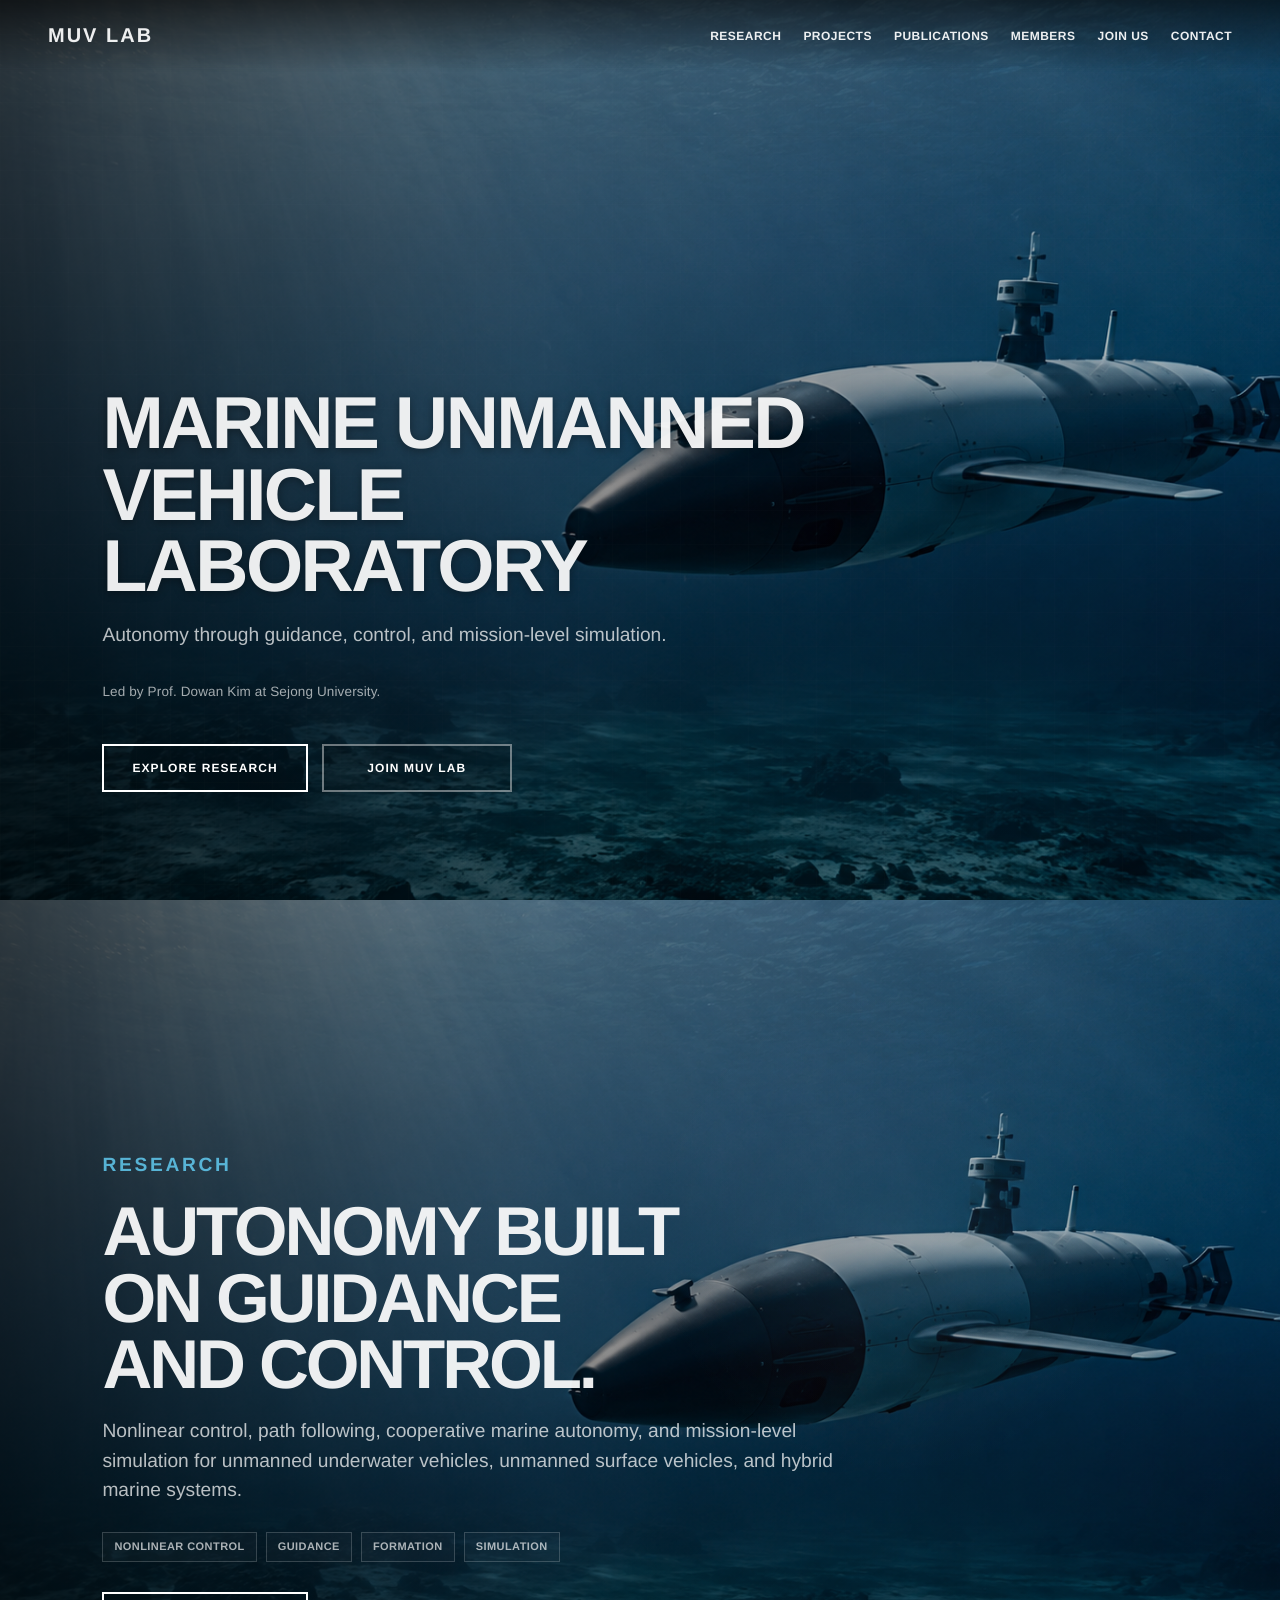
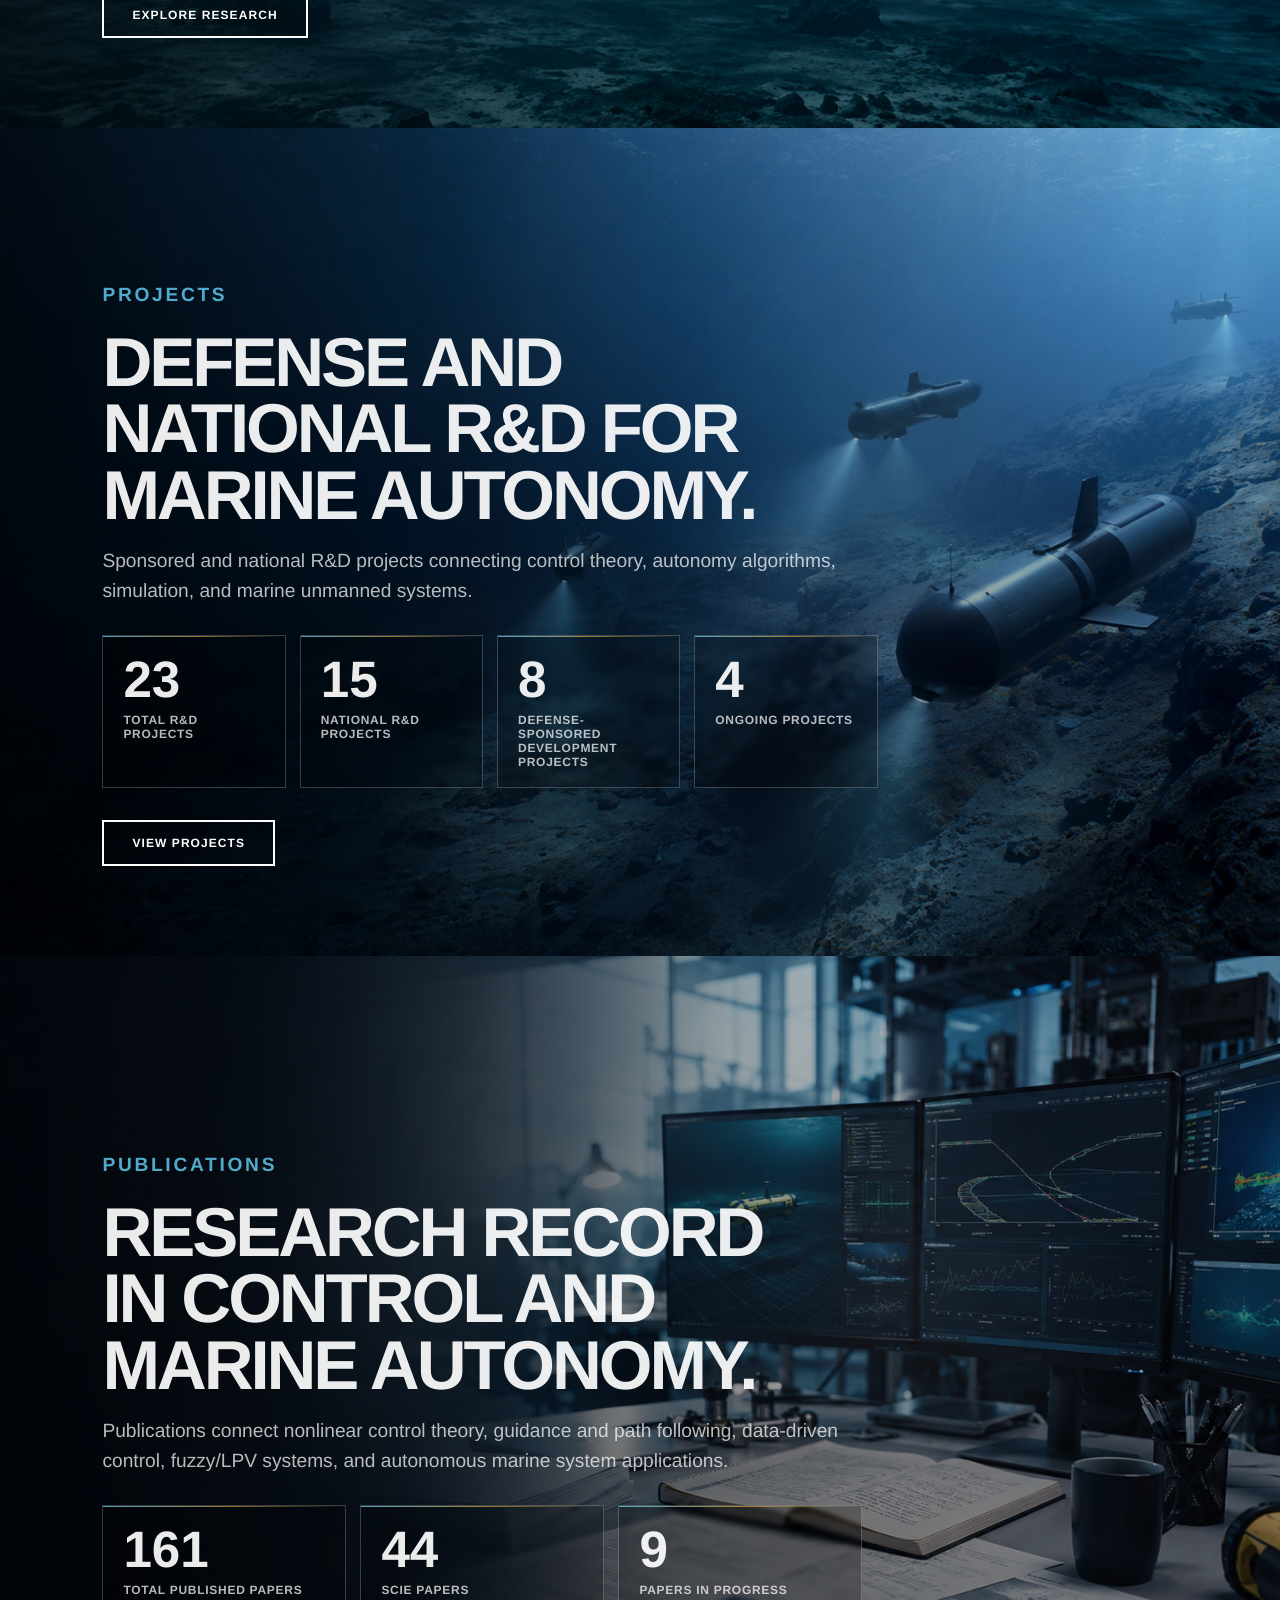
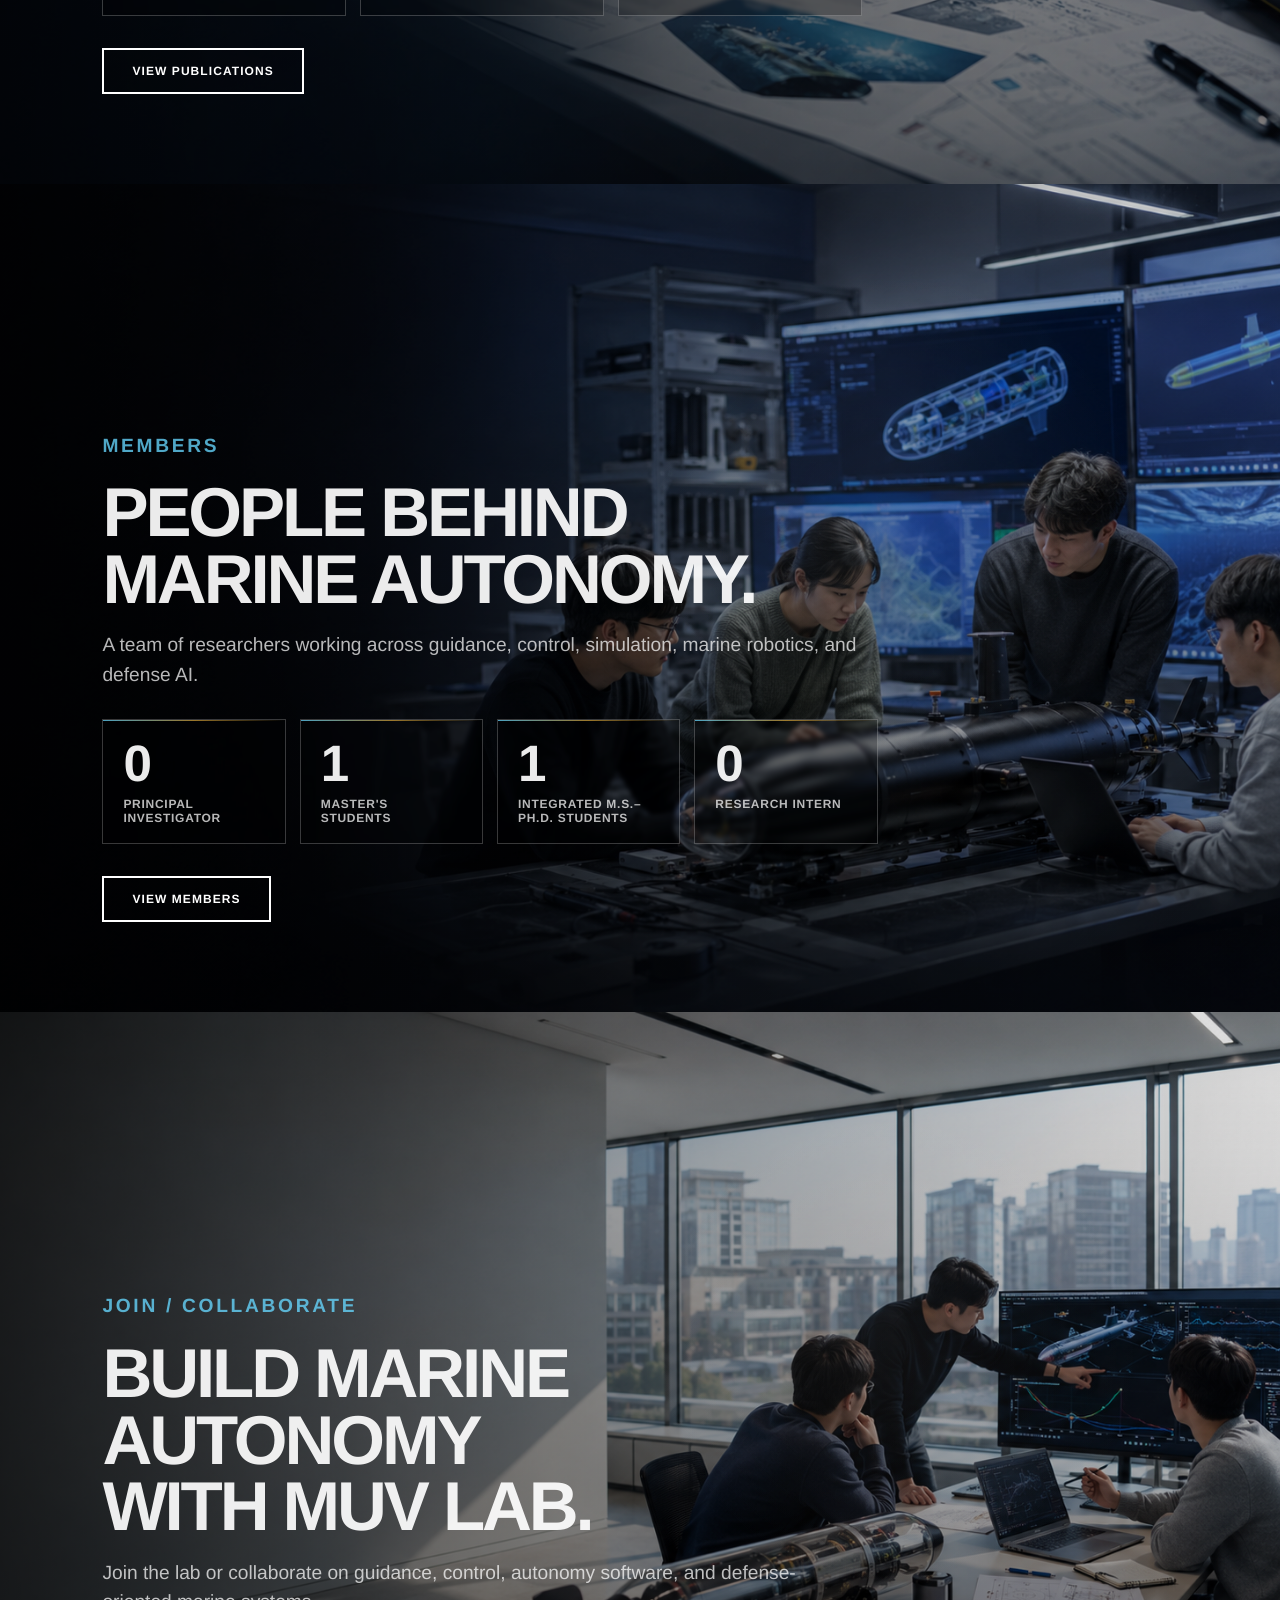
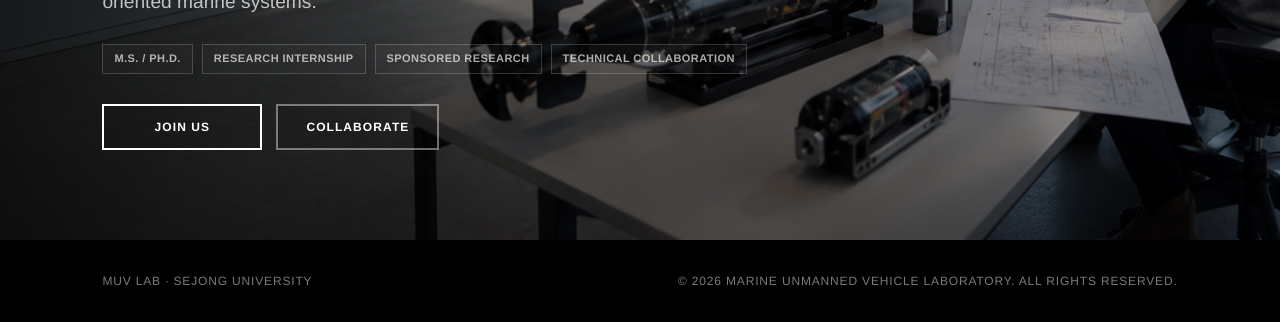
==== commit fd8094e8: "Add files via upload" ====
--- a/index.html
+++ b/index.html
@@ -60,7 +60,7 @@
   ]
 }
   </script>
-  <link rel="stylesheet" href="style.css?v=81" />
+  <link rel="stylesheet" href="style.css?v=82" />
 </head>
 <body>
 
--- a/style.css
+++ b/style.css
@@ -7101,3 +7101,24 @@
     border-radius:0 !important;
   }
 }
+
+/* v82: remove swipe label from first System-Level image only
+   Keeps horizontal scrolling itself. Removes the visible SWIPE text/overlay
+   from the first Research system-level image window.
+*/
+@media(max-width:760px){
+  .research-figure-board-v60 figure::before,
+  .research-figure-board-v60 figure::after{
+    content:none !important;
+    display:none !important;
+    visibility:hidden !important;
+    background:none !important;
+    width:0 !important;
+    height:0 !important;
+    min-width:0 !important;
+    min-height:0 !important;
+    margin:0 !important;
+    padding:0 !important;
+    pointer-events:none !important;
+  }
+}
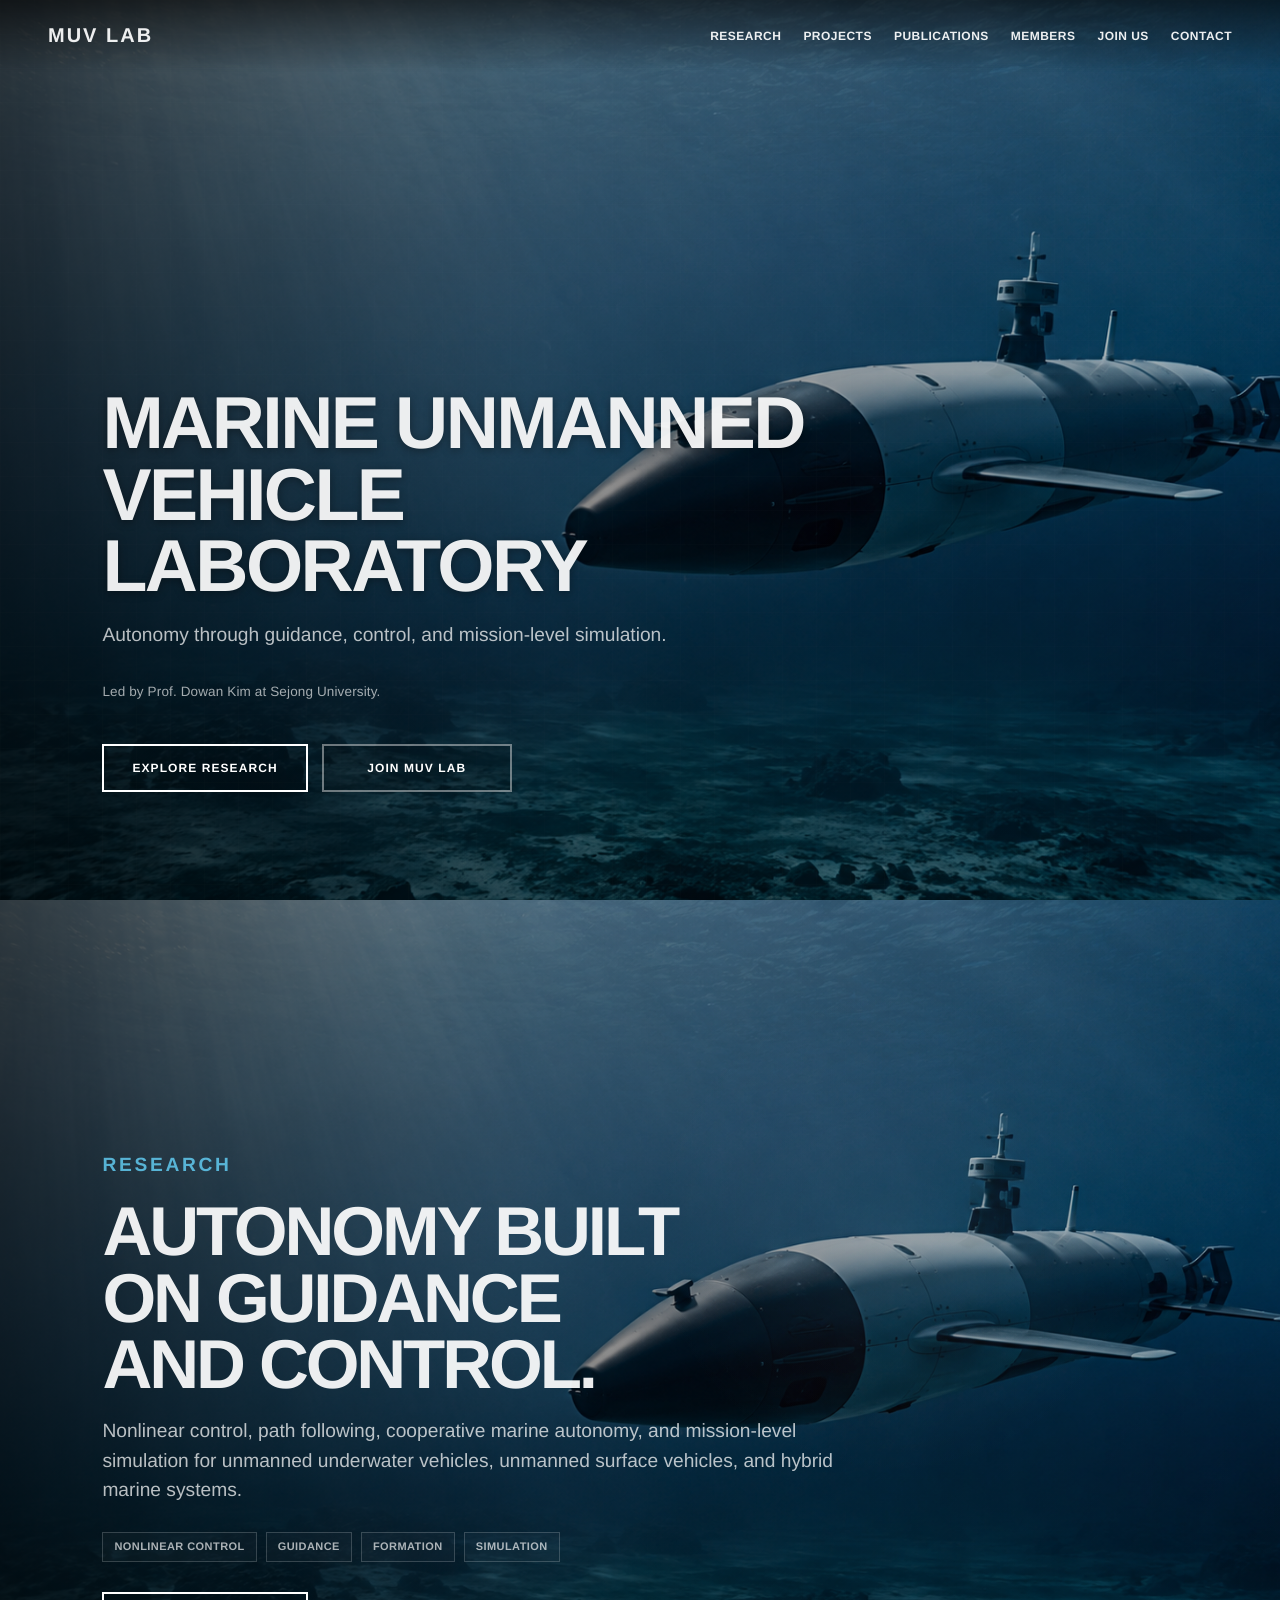
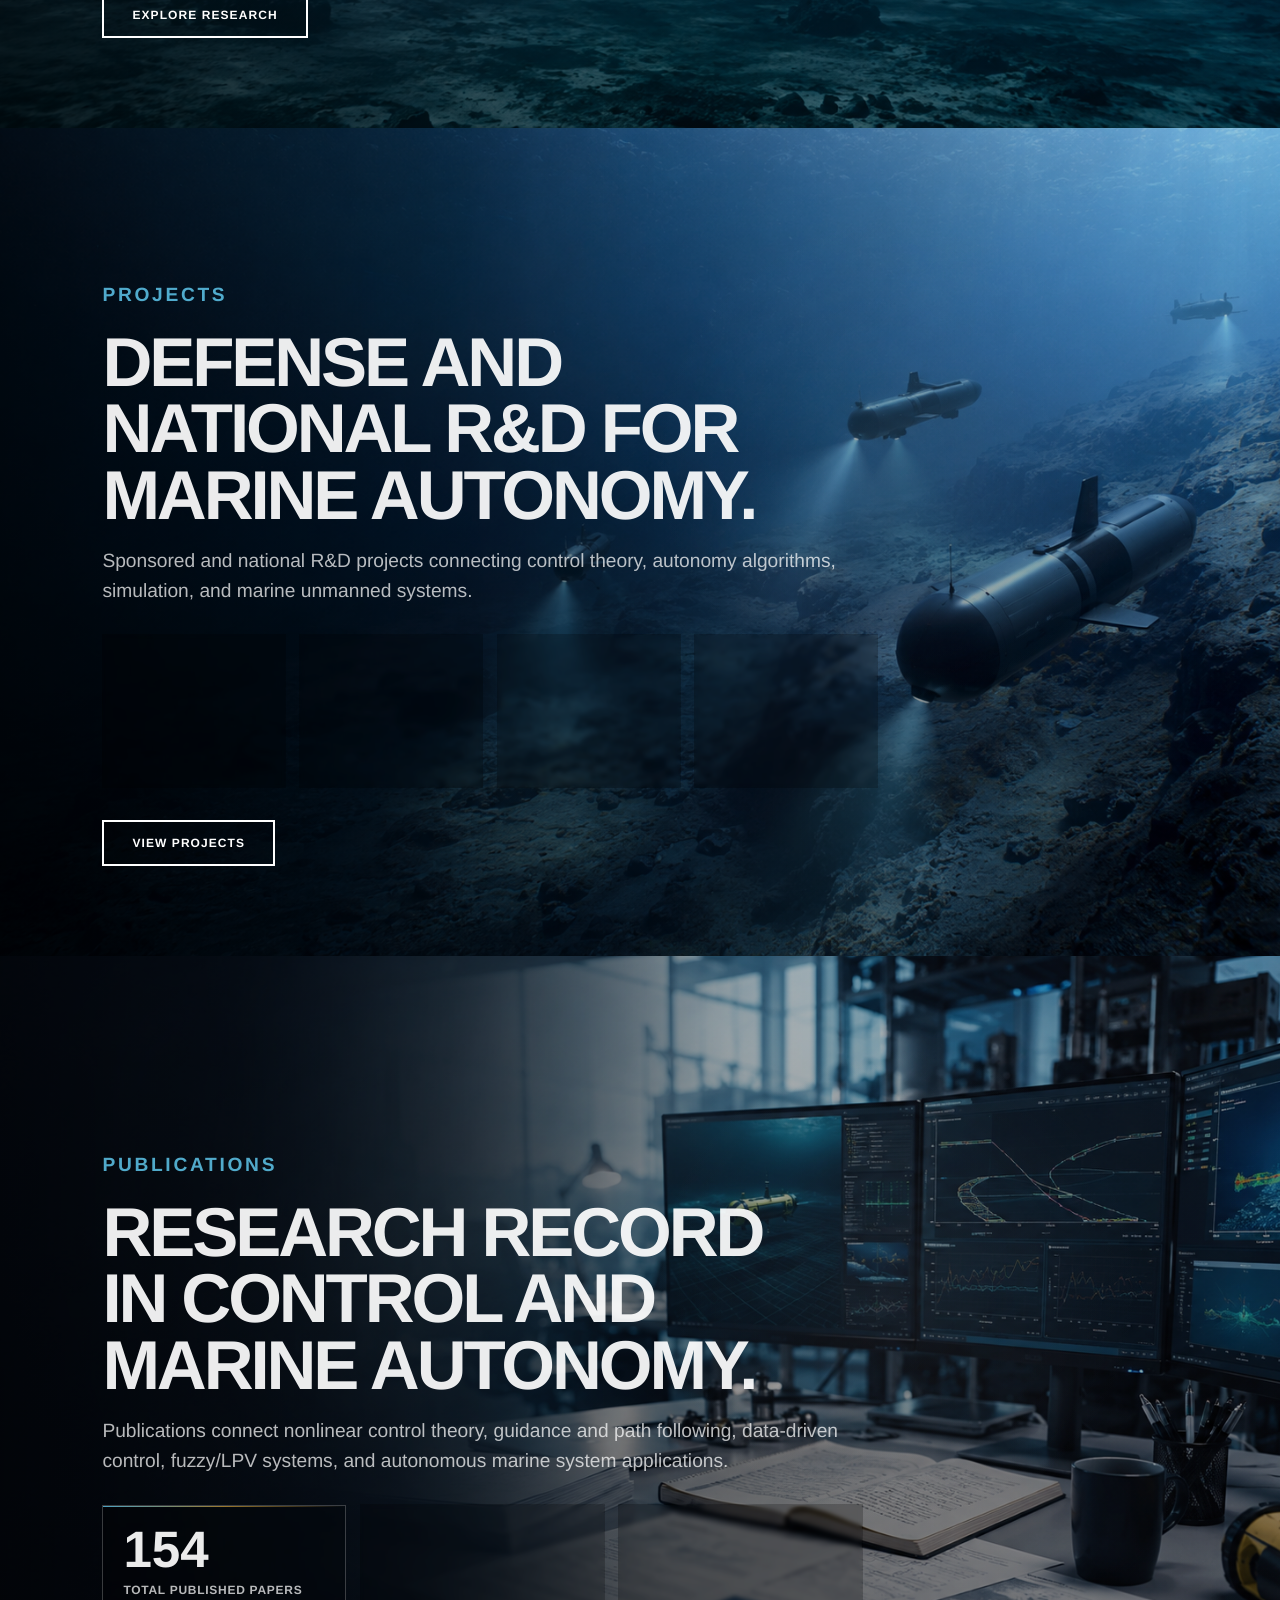
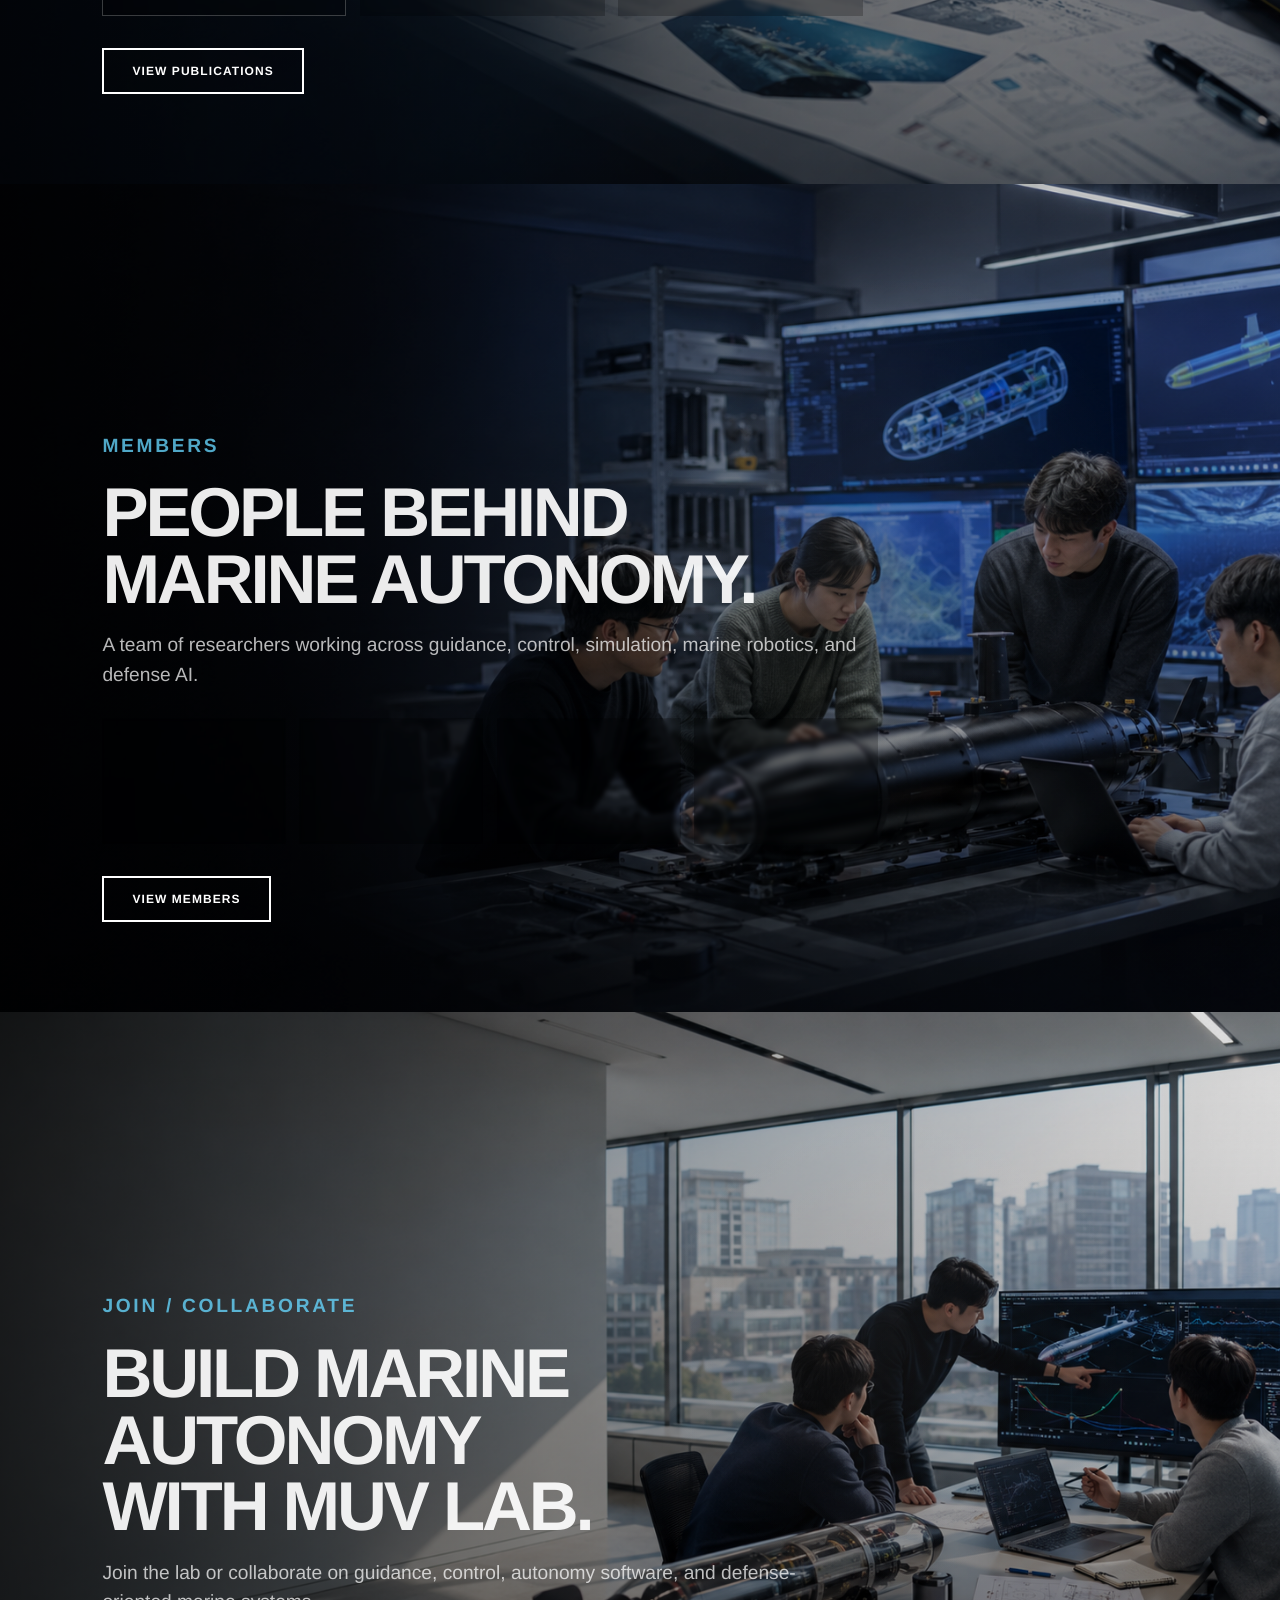
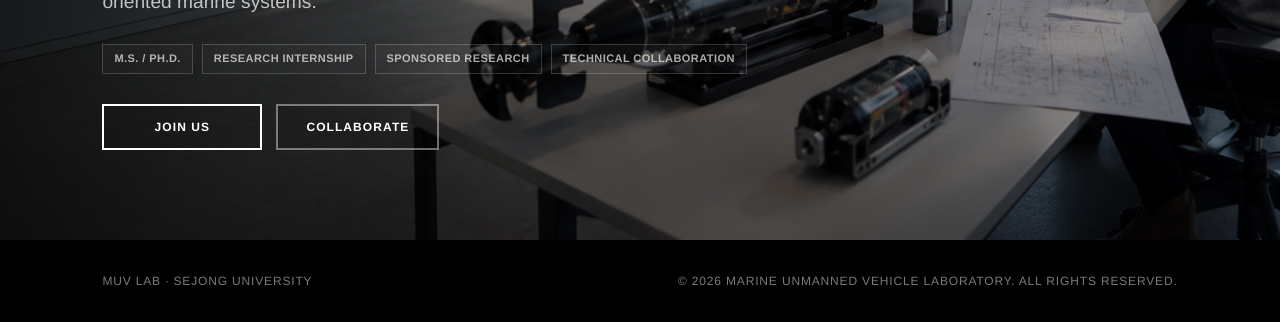
==== commit f8287fc3: "Add files via upload" ====
--- a/index.html
+++ b/index.html
@@ -60,7 +60,7 @@
   ]
 }
   </script>
-  <link rel="stylesheet" href="style.css?v=82" />
+  <link rel="stylesheet" href="style.css?v=84" />
 </head>
 <body>
 
--- a/style.css
+++ b/style.css
@@ -7122,3 +7122,29 @@
     pointer-events:none !important;
   }
 }
+
+/* v84: remove ONLY the first Research system-image SWIPE cue
+   Scope is intentionally limited to the first System-Level View image block.
+   Other mobile card-lane SWIPE indicators are left unchanged.
+*/
+@media(max-width:760px){
+  section.research-figure-board-v60.hero-board-v60::before,
+  section.research-figure-board-v60.hero-board-v60::after,
+  section.research-figure-board-v60.hero-board-v60 figure::before,
+  section.research-figure-board-v60.hero-board-v60 figure::after{
+    content:none !important;
+    display:none !important;
+    visibility:hidden !important;
+    opacity:0 !important;
+    width:0 !important;
+    height:0 !important;
+    min-width:0 !important;
+    min-height:0 !important;
+    margin:0 !important;
+    padding:0 !important;
+    background:none !important;
+    border:0 !important;
+    box-shadow:none !important;
+    pointer-events:none !important;
+  }
+}
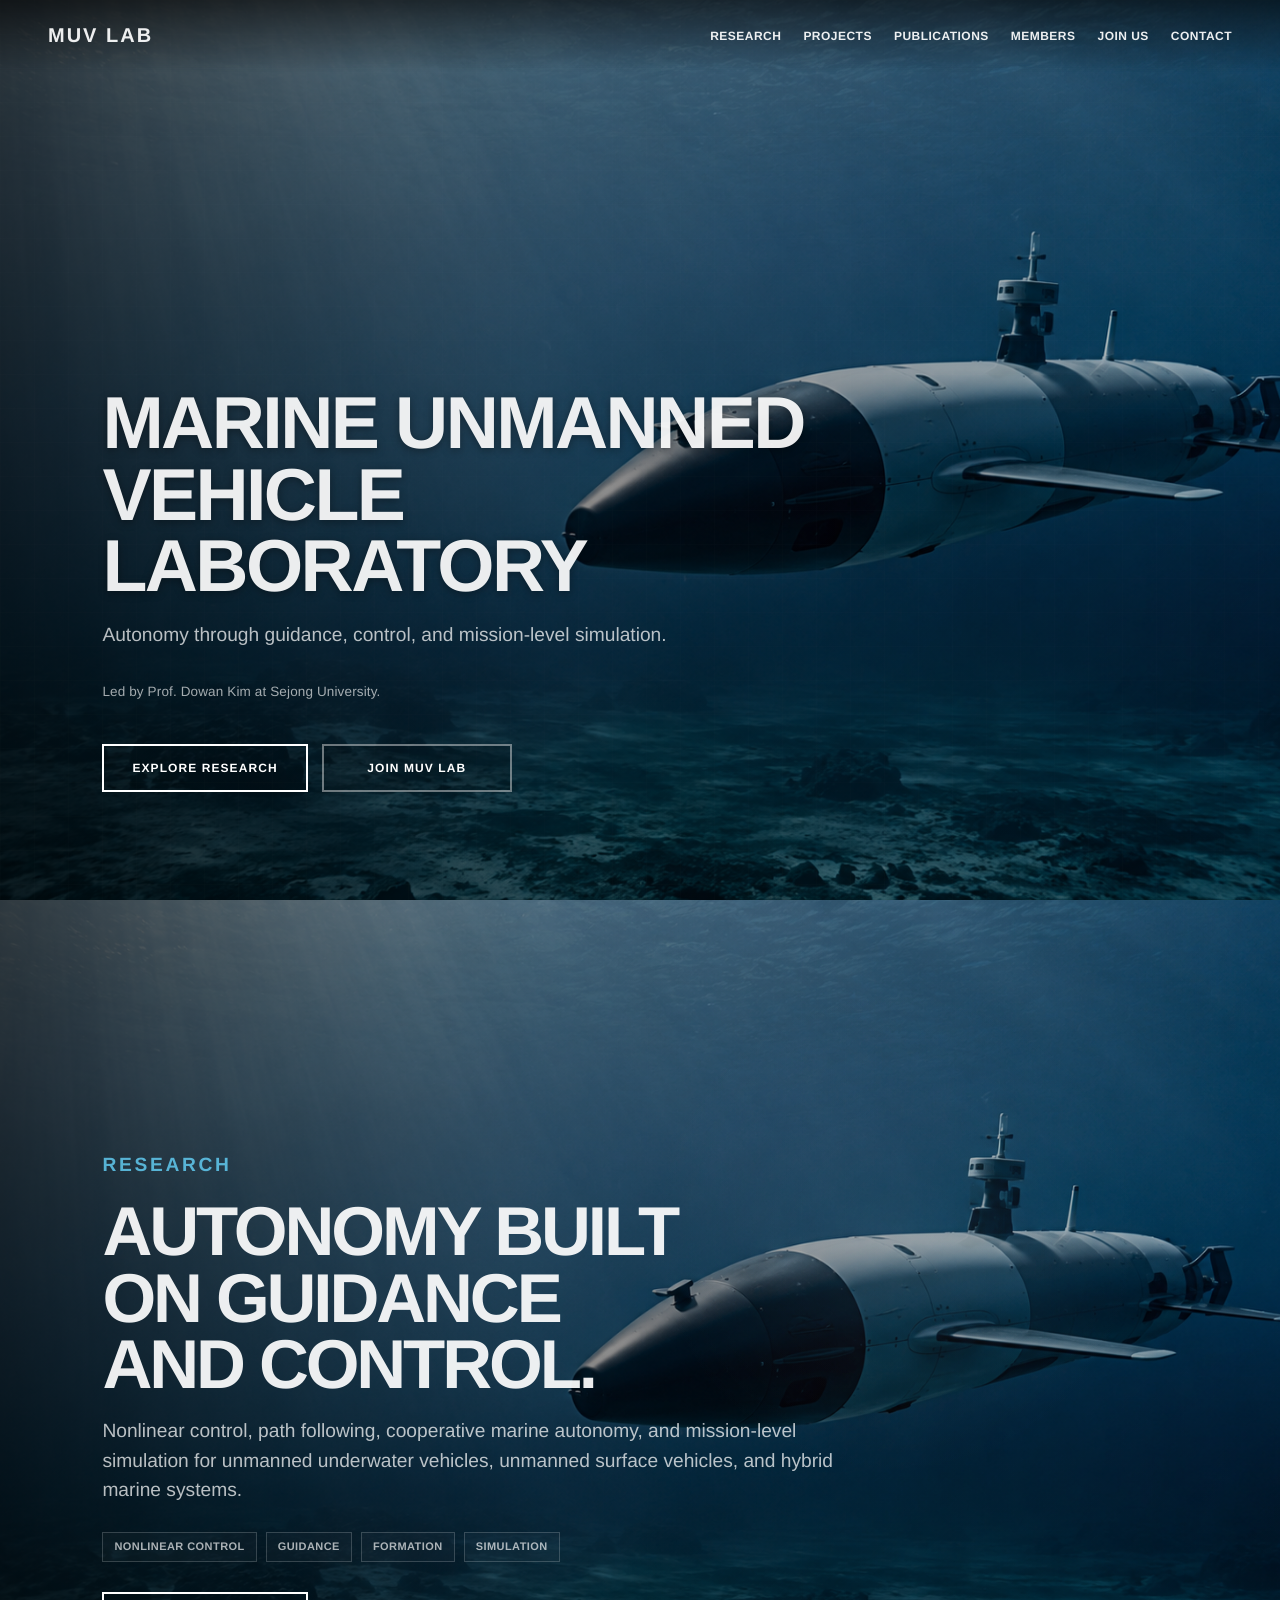
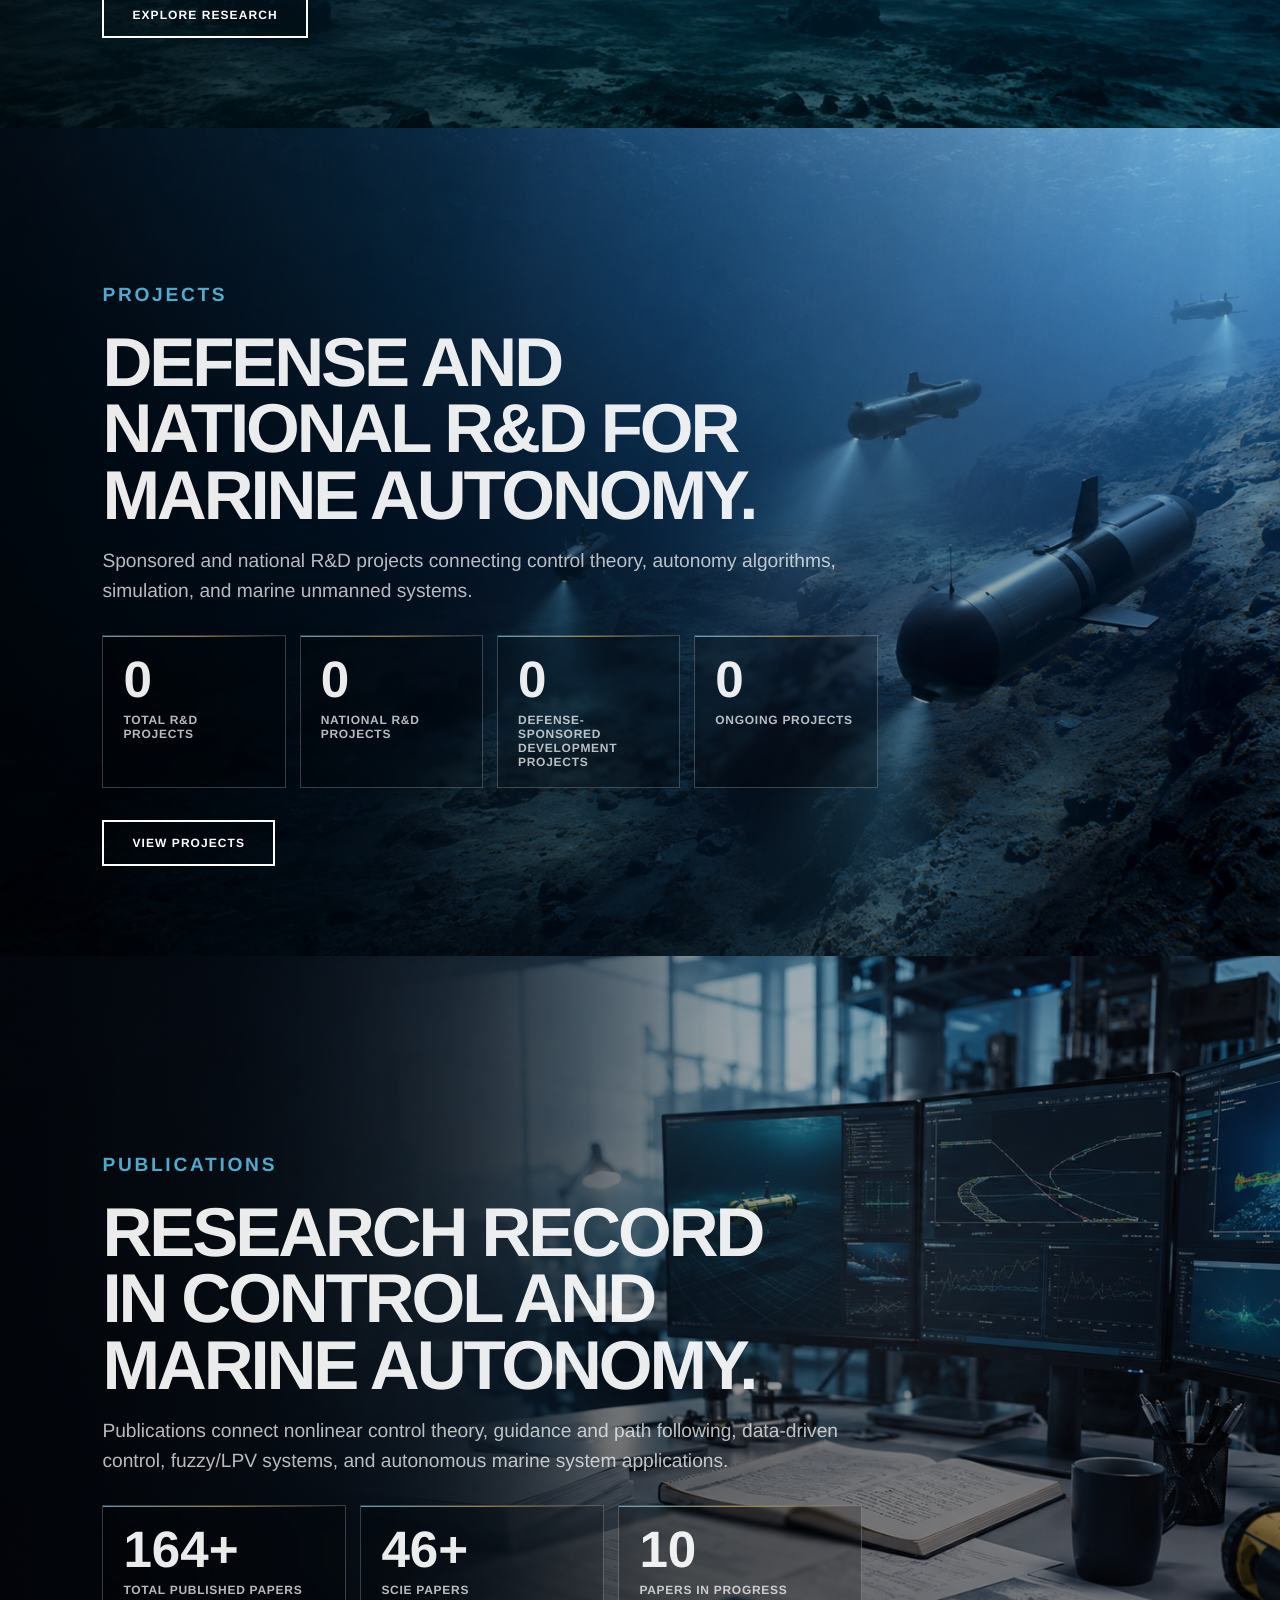
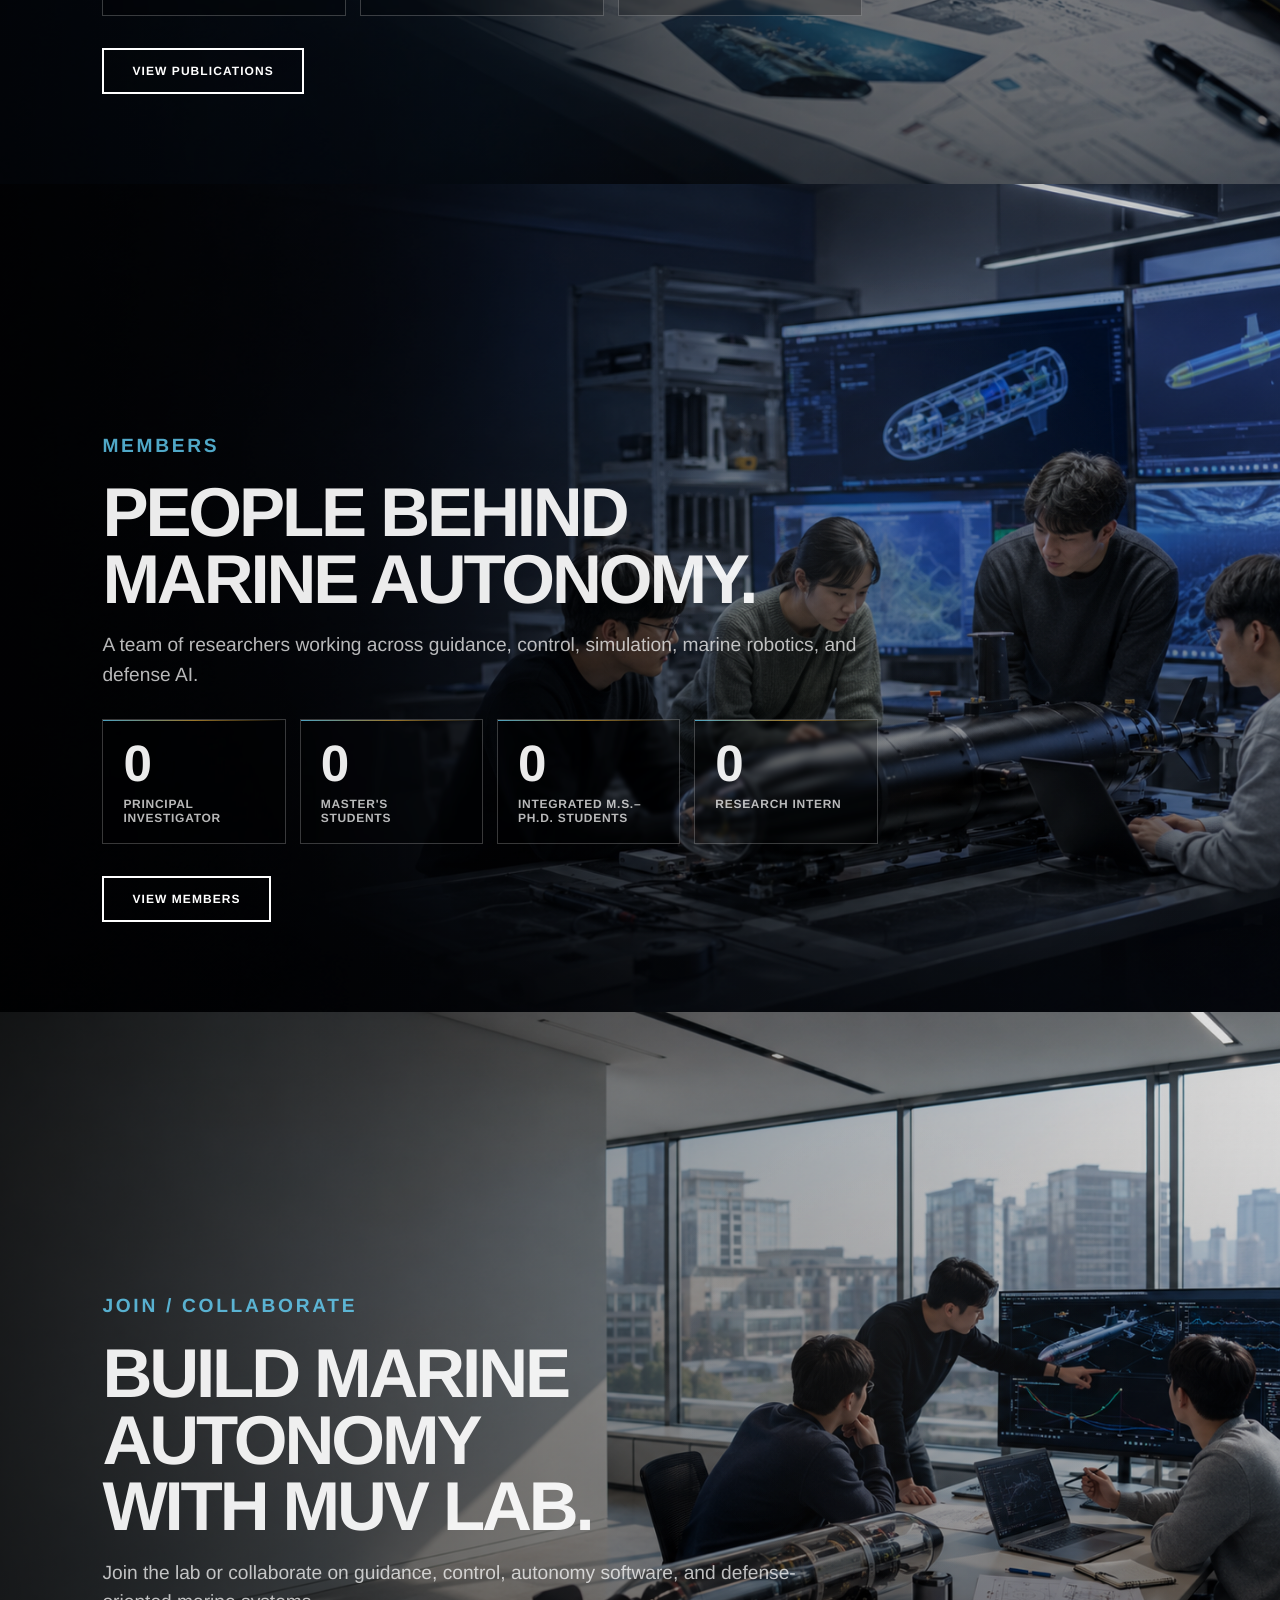
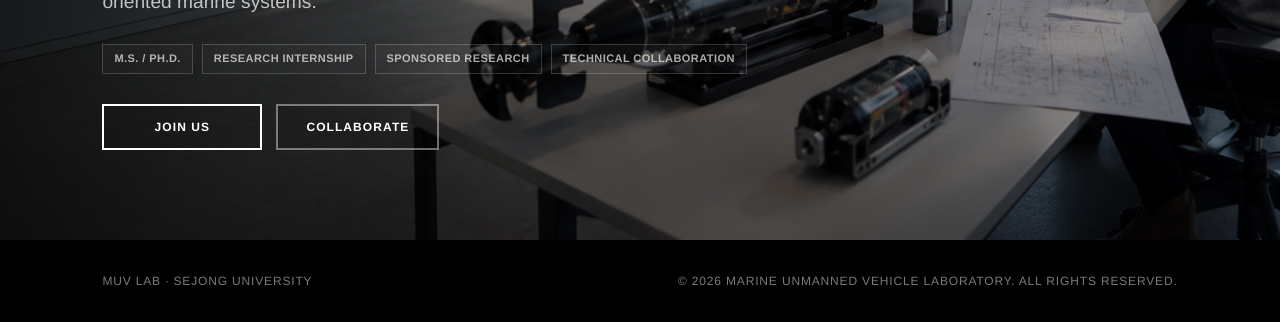
==== commit af3e8d4c: "Add files via upload" ====
--- a/index.html
+++ b/index.html
@@ -60,7 +60,7 @@
   ]
 }
   </script>
-  <link rel="stylesheet" href="style.css?v=84" />
+  <link rel="stylesheet" href="style.css?v=85" />
 </head>
 <body>
 
@@ -144,8 +144,8 @@
         data-driven control, fuzzy/LPV systems, and autonomous marine system applications.
       </p>
       <div class="metric-grid compact">
-        <div><strong class="count" data-target="162">0</strong><span>Total Published Papers</span></div>
-        <div><strong class="count" data-target="45">0</strong><span>SCIE Papers</span></div>
+        <div><strong class="count" data-target="164">0</strong><span>Total Published Papers</span></div>
+        <div><strong class="count" data-target="46">0</strong><span>SCIE Papers</span></div>
         <div><strong class="count" data-target="10">0</strong><span>Papers in Progress</span></div>
       </div>
       <a href="publications.html" class="button">View Publications</a>
--- a/style.css
+++ b/style.css
@@ -7148,3 +7148,5 @@
     pointer-events:none !important;
   }
 }
+
+/* v85: publication metrics and Woo Young Kang photo update */
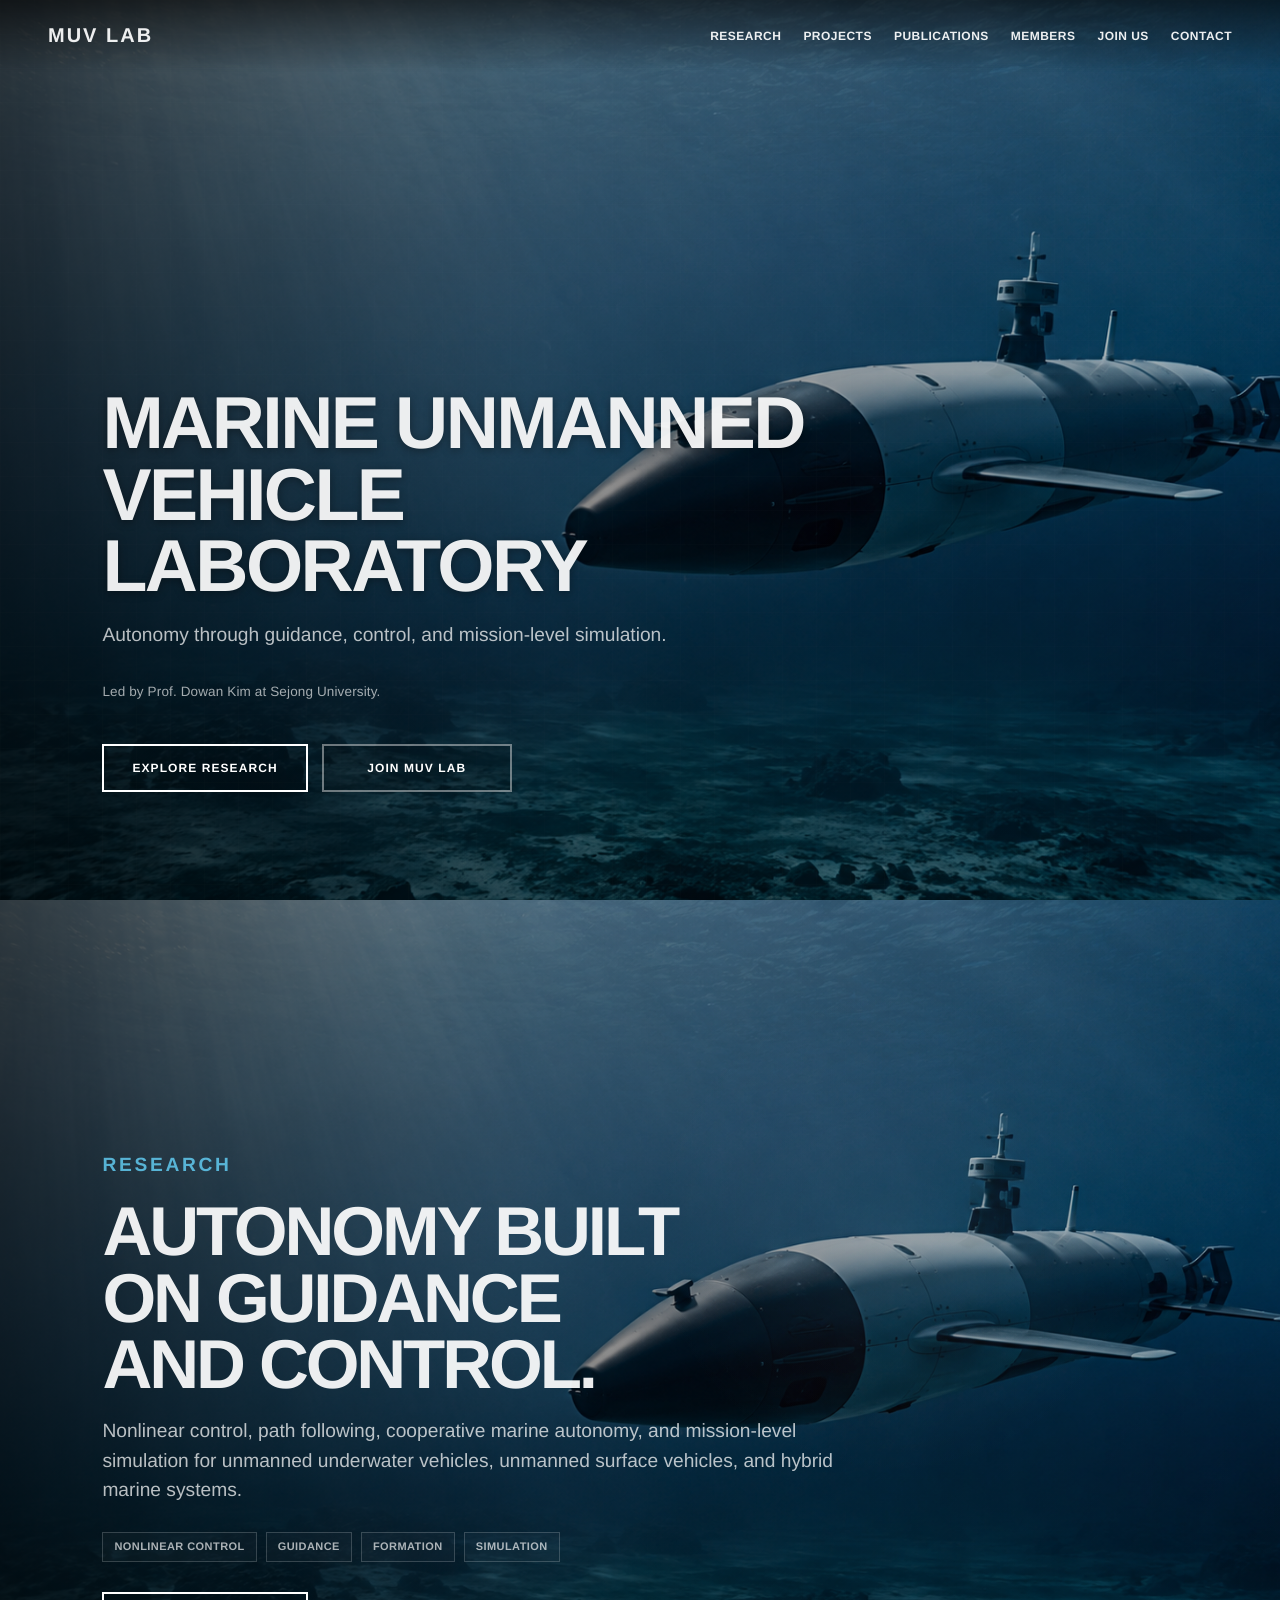
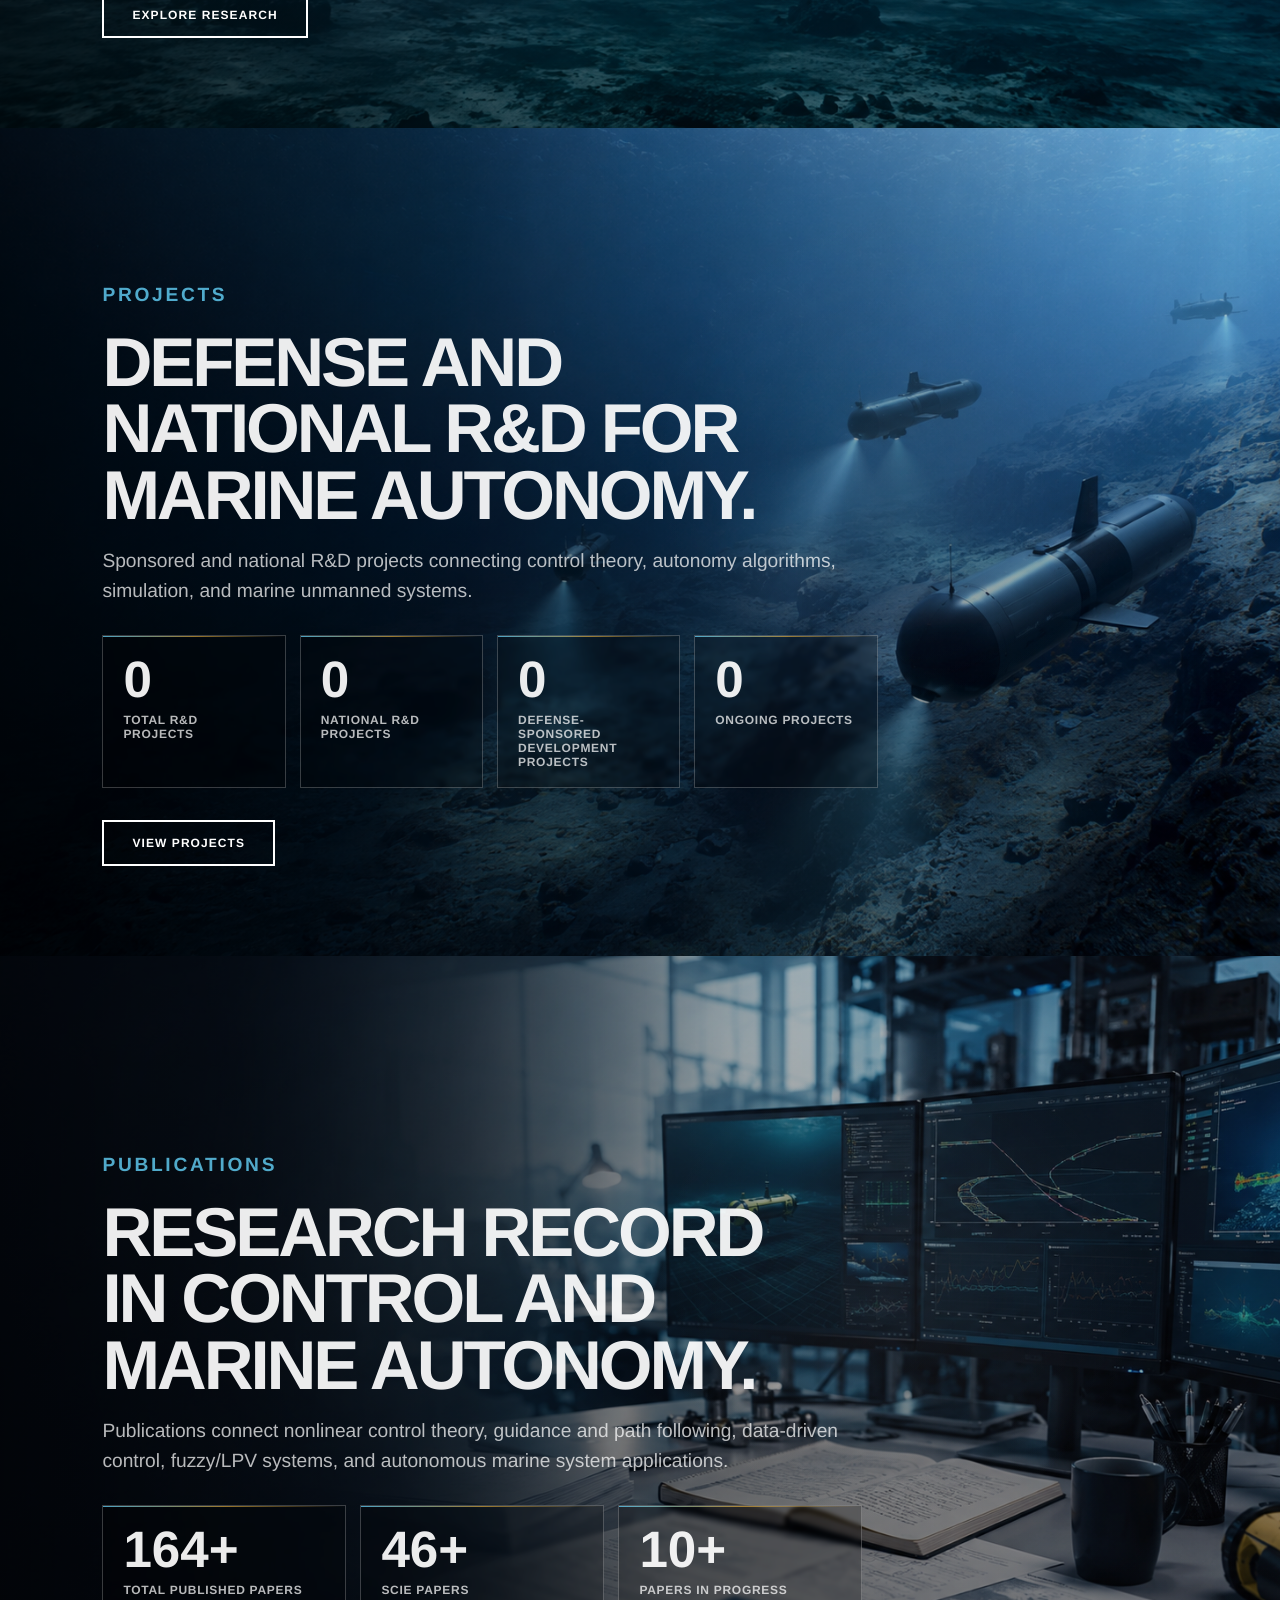
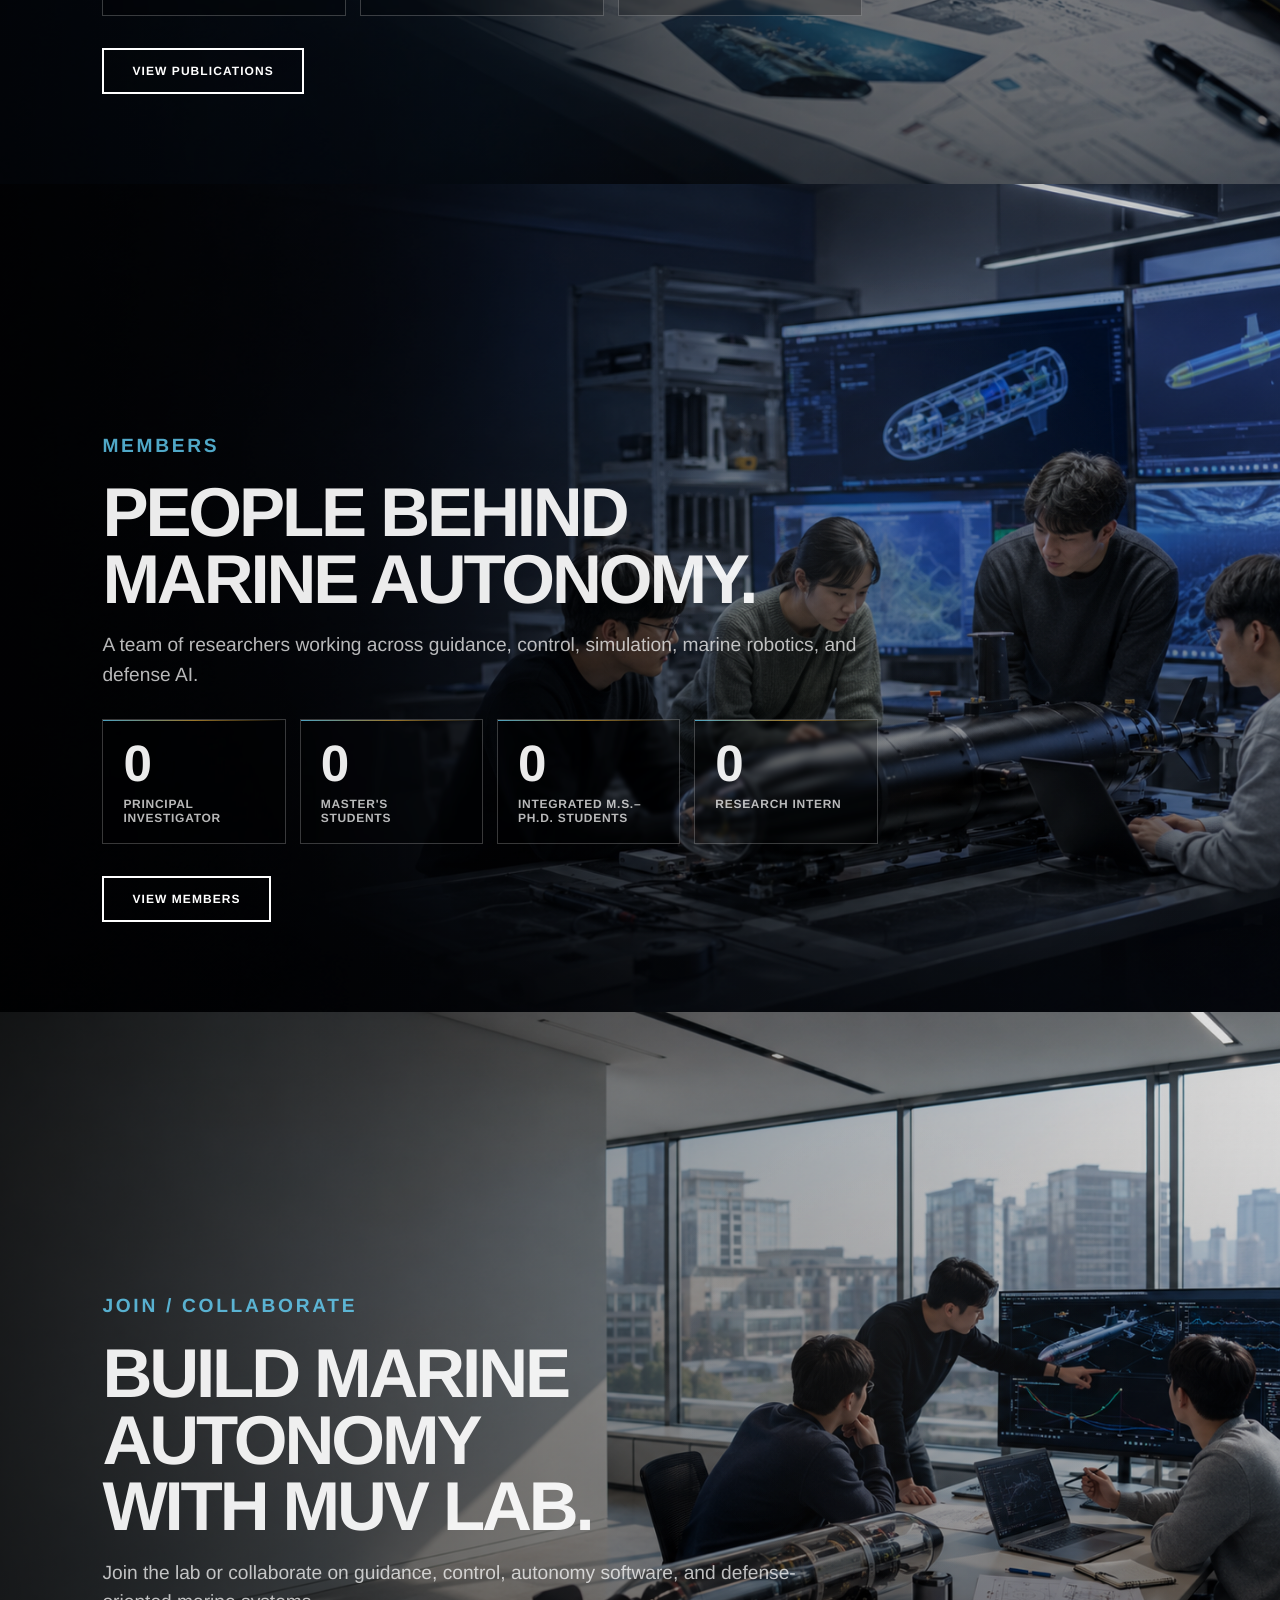
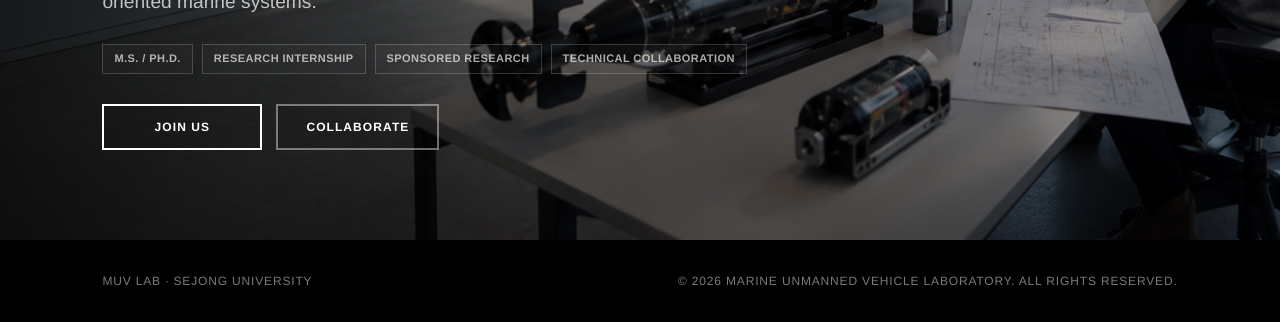
==== commit 7b17551f: "Add files via upload" ====
--- a/index.html
+++ b/index.html
@@ -60,7 +60,7 @@
   ]
 }
   </script>
-  <link rel="stylesheet" href="style.css?v=85" />
+  <link rel="stylesheet" href="style.css?v=86" />
 </head>
 <body>
 
@@ -144,9 +144,9 @@
         data-driven control, fuzzy/LPV systems, and autonomous marine system applications.
       </p>
       <div class="metric-grid compact">
-        <div><strong class="count" data-target="164">0</strong><span>Total Published Papers</span></div>
-        <div><strong class="count" data-target="46">0</strong><span>SCIE Papers</span></div>
-        <div><strong class="count" data-target="10">0</strong><span>Papers in Progress</span></div>
+        <div><strong class="count" data-target="164">164+</strong><span>Total Published Papers</span></div>
+        <div><strong class="count" data-target="46">46+</strong><span>SCIE Papers</span></div>
+        <div><strong class="count" data-target="10">10+</strong><span>Papers in Progress</span></div>
       </div>
       <a href="publications.html" class="button">View Publications</a>
     </div>
--- a/style.css
+++ b/style.css
@@ -7149,4 +7149,4 @@
   }
 }
 
-/* v85: publication metrics and Woo Young Kang photo update */
+/* v86: fix Woo Young Kang photo placement and publication metrics */
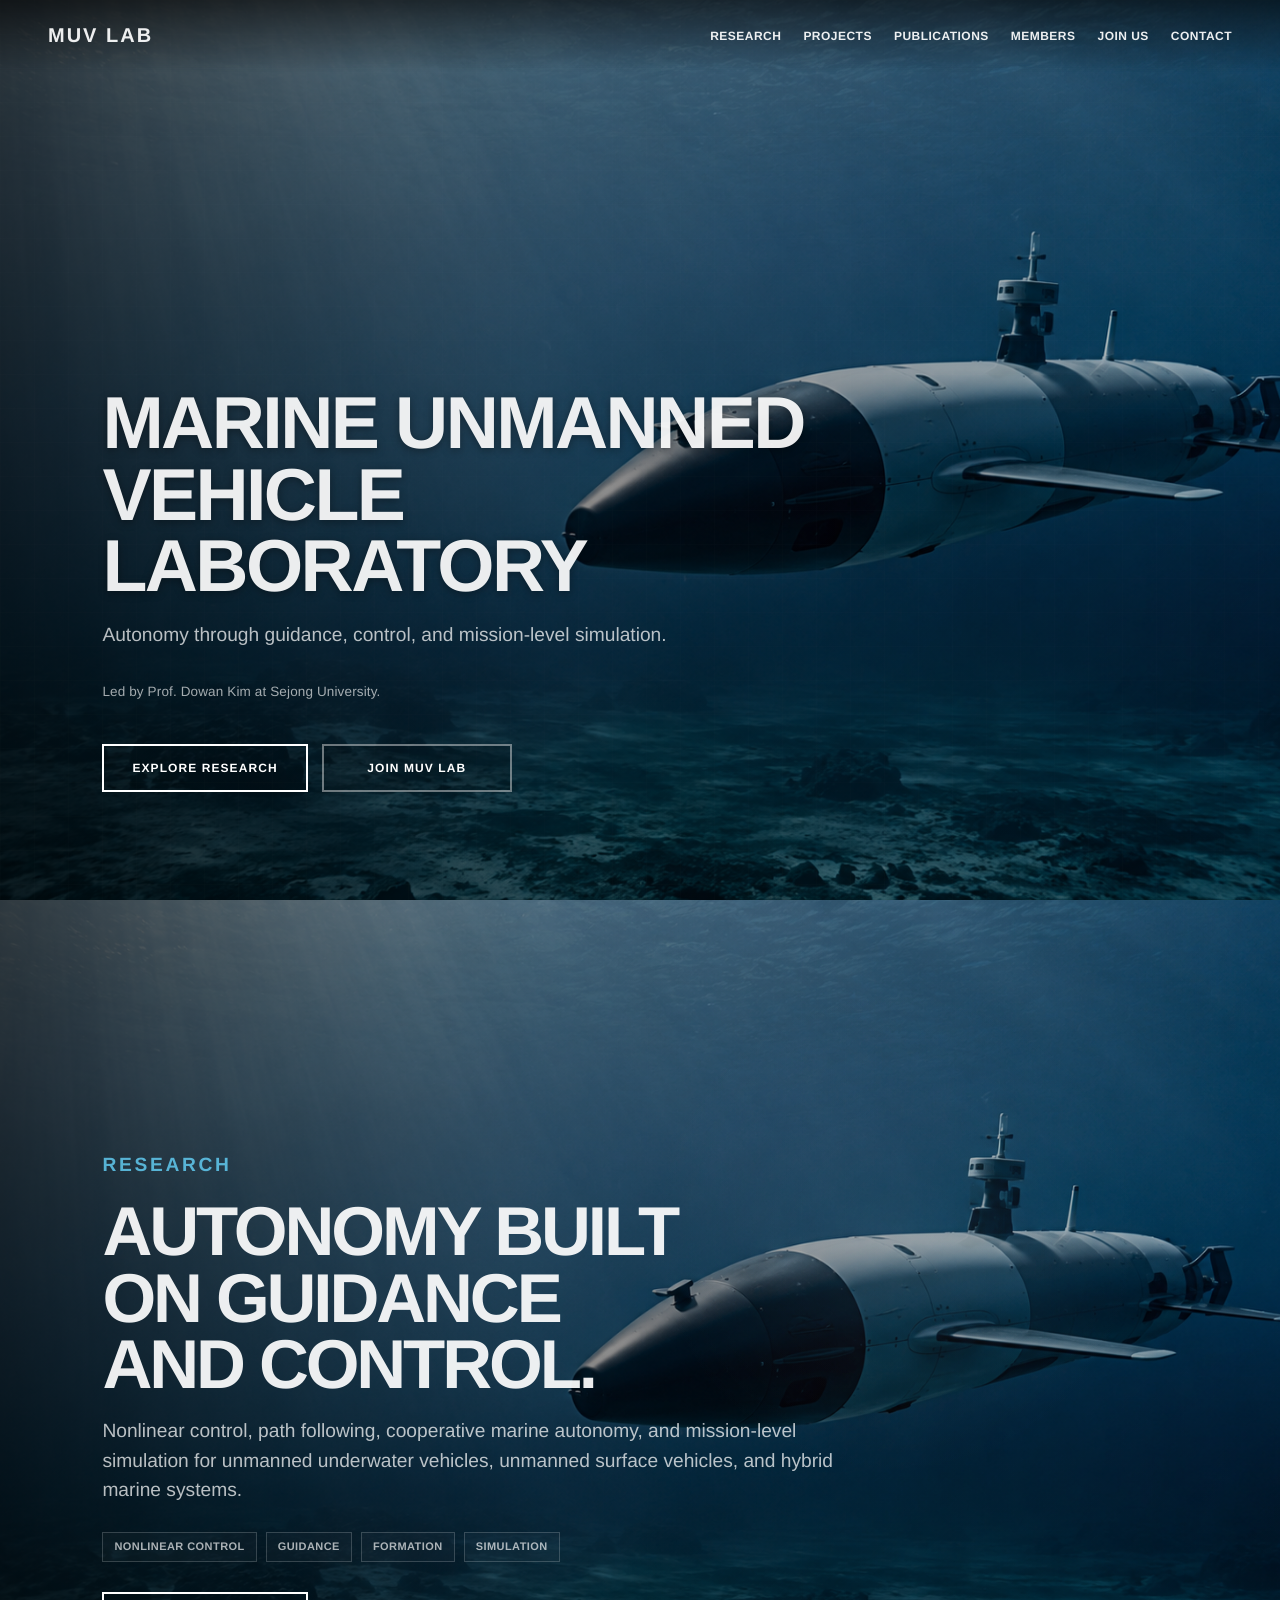
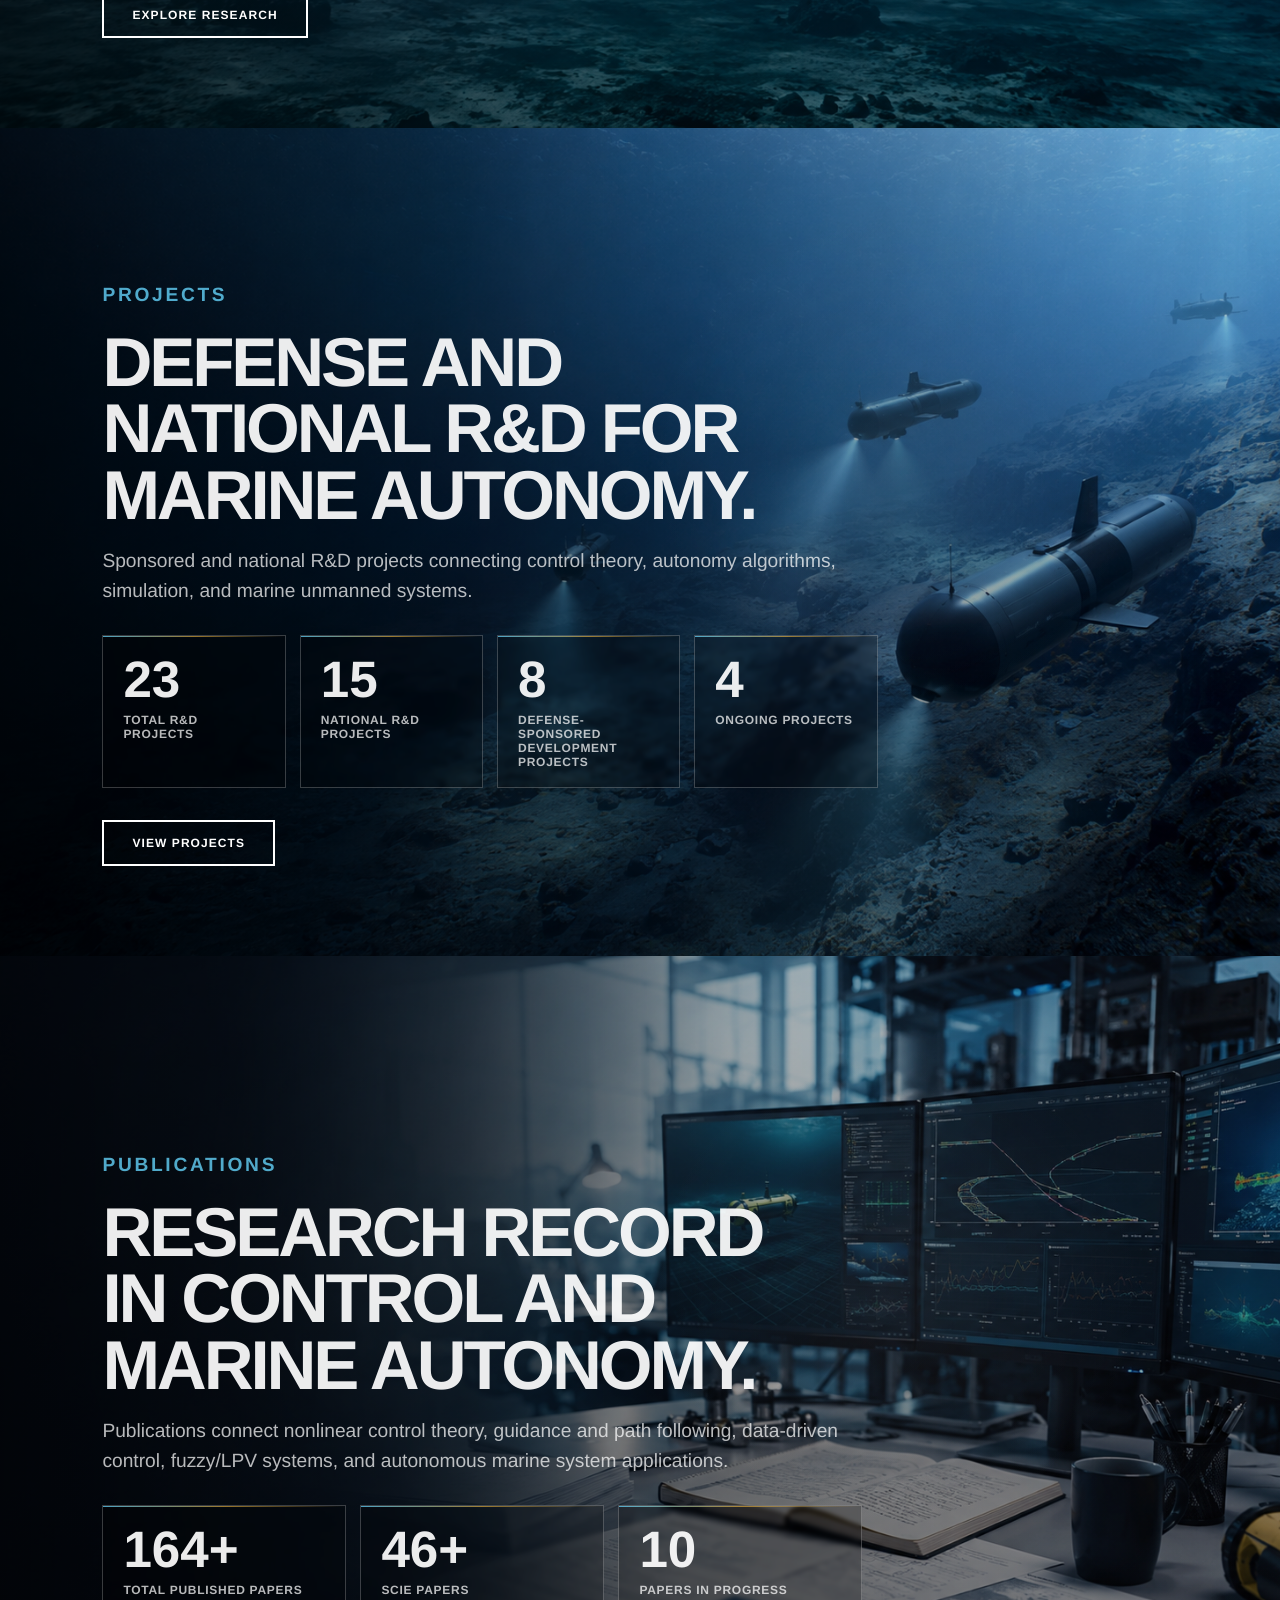
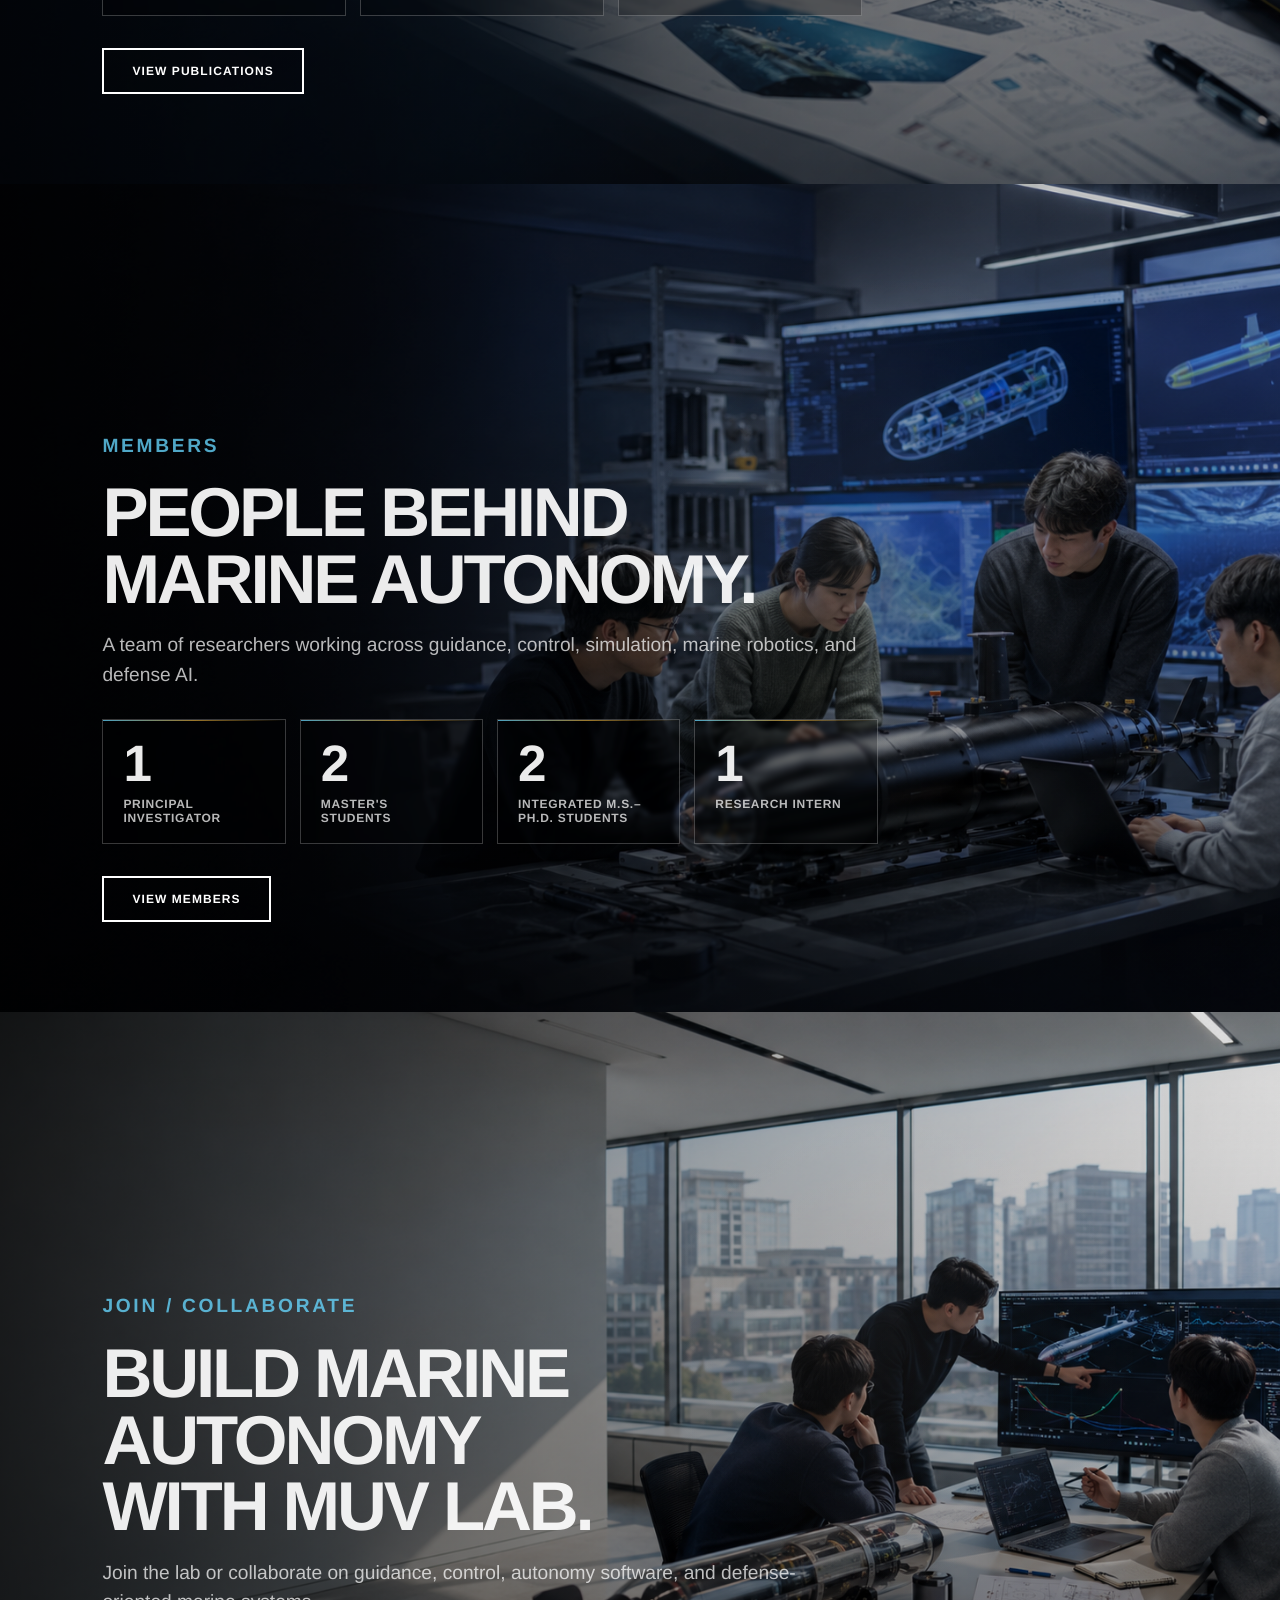
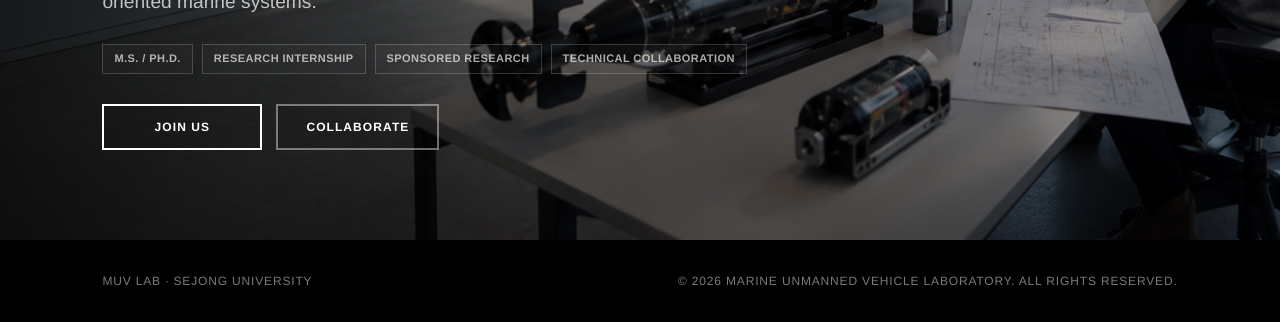
==== commit dce071f7: "Add files via upload" ====
--- a/index.html
+++ b/index.html
@@ -60,7 +60,7 @@
   ]
 }
   </script>
-  <link rel="stylesheet" href="style.css?v=86" />
+  <link rel="stylesheet" href="style.css?v=87" />
 </head>
 <body>
 
--- a/style.css
+++ b/style.css
@@ -7150,3 +7150,190 @@
 }
 
 /* v86: fix Woo Young Kang photo placement and publication metrics */
+
+/* v87: desktop page-hero responsive viewport correction
+   Fixes Research / Projects / Publications hero behavior on desktop and wide monitors:
+   - prevents large titles from being clipped at the top
+   - lets the background fill the first viewport when the browser is narrow/half-width
+   - adjusts background position by page and aspect ratio
+   - does not change Members / Join / Contact, which were already stable
+*/
+@media (min-width:761px){
+  .research-hero,
+  .projects-hero,
+  .publications-hero{
+    height:auto !important;
+    min-height:clamp(760px, 92svh, 960px) !important;
+    display:flex !important;
+    align-items:center !important;
+    overflow:hidden !important;
+    background-size:cover !important;
+    background-repeat:no-repeat !important;
+  }
+
+  .research-hero .page-hero-content,
+  .projects-hero .page-hero-content,
+  .publications-hero .page-hero-content{
+    width:min(100% - 16vw, 1180px) !important;
+    max-width:1180px !important;
+    padding:clamp(115px, 12svh, 150px) 8vw clamp(76px, 8svh, 112px) !important;
+    box-sizing:border-box !important;
+  }
+
+  .research-hero .page-hero-content h1,
+  .projects-hero .page-hero-content h1,
+  .publications-hero .page-hero-content h1{
+    max-width:min(930px, 64vw) !important;
+    font-size:clamp(60px, 5.05vw, 92px) !important;
+    line-height:.98 !important;
+    letter-spacing:-.038em !important;
+    margin:0 !important;
+  }
+
+  .research-hero .page-hero-content > p:not(.eyebrow),
+  .projects-hero .page-hero-content > p:not(.eyebrow),
+  .publications-hero .page-hero-content > p:not(.eyebrow){
+    max-width:720px !important;
+    margin-top:22px !important;
+  }
+
+  .projects-hero .page-metrics,
+  .publications-hero .page-metrics{
+    max-width:640px !important;
+  }
+
+  .projects-hero{
+    background-position:center 48% !important;
+  }
+
+  .research-hero{
+    background-position:center 52% !important;
+  }
+
+  .publications-hero{
+    background-position:center 50% !important;
+  }
+}
+
+/* Narrow desktop / half-screen browser:
+   use a full first viewport so the background does not end too early
+   and reduce the title slightly so it never climbs above the viewport. */
+@media (min-width:761px) and (max-width:1180px){
+  .research-hero,
+  .projects-hero,
+  .publications-hero{
+    min-height:100svh !important;
+  }
+
+  .research-hero .page-hero-content,
+  .projects-hero .page-hero-content,
+  .publications-hero .page-hero-content{
+    width:min(100% - 14vw, 900px) !important;
+    padding:clamp(118px, 14svh, 150px) 7vw clamp(66px, 8svh, 100px) !important;
+  }
+
+  .research-hero .page-hero-content h1,
+  .projects-hero .page-hero-content h1,
+  .publications-hero .page-hero-content h1{
+    max-width:720px !important;
+    font-size:clamp(54px, 7.0vw, 78px) !important;
+    line-height:1.0 !important;
+  }
+
+  .projects-hero .metric-grid.compact,
+  .publications-hero .metric-grid.compact{
+    grid-template-columns:repeat(3, minmax(108px, 1fr)) !important;
+    max-width:560px !important;
+  }
+
+  .projects-hero{
+    background-position:58% center !important;
+  }
+
+  .research-hero{
+    background-position:center center !important;
+  }
+
+  .publications-hero{
+    background-position:center center !important;
+  }
+}
+
+/* Very wide monitor:
+   keep the hero within the visible first screen and avoid upper-title clipping.
+   Background crop is moved slightly downward/centered instead of feeling too high. */
+@media (min-width:1400px) and (min-aspect-ratio:16/9){
+  .research-hero,
+  .projects-hero,
+  .publications-hero{
+    min-height:clamp(780px, 88svh, 920px) !important;
+  }
+
+  .research-hero .page-hero-content,
+  .projects-hero .page-hero-content,
+  .publications-hero .page-hero-content{
+    padding-top:clamp(120px, 11svh, 150px) !important;
+    padding-bottom:clamp(78px, 7svh, 105px) !important;
+  }
+
+  .research-hero .page-hero-content h1,
+  .projects-hero .page-hero-content h1,
+  .publications-hero .page-hero-content h1{
+    font-size:clamp(68px, 4.75vw, 94px) !important;
+  }
+
+  .projects-hero{
+    background-position:center 54% !important;
+  }
+
+  .research-hero{
+    background-position:center 54% !important;
+  }
+
+  .publications-hero{
+    background-position:center 54% !important;
+  }
+}
+
+/* Ultra-wide screens:
+   make the image crop less aggressive vertically while keeping full bleed.
+*/
+@media (min-width:1700px) and (min-aspect-ratio:19/9){
+  .research-hero,
+  .projects-hero,
+  .publications-hero{
+    min-height:clamp(800px, 86svh, 900px) !important;
+    background-size:cover !important;
+  }
+
+  .projects-hero{
+    background-position:center 56% !important;
+  }
+
+  .research-hero{
+    background-position:center 55% !important;
+  }
+
+  .publications-hero{
+    background-position:center 55% !important;
+  }
+}
+
+/* Fallback for browsers without svh support */
+@supports not (height:100svh){
+  @media (min-width:761px){
+    .research-hero,
+    .projects-hero,
+    .publications-hero{
+      min-height:clamp(760px, 92vh, 960px) !important;
+    }
+  }
+
+  @media (min-width:761px) and (max-width:1180px){
+    .research-hero,
+    .projects-hero,
+    .publications-hero{
+      min-height:100vh !important;
+    }
+  }
+}
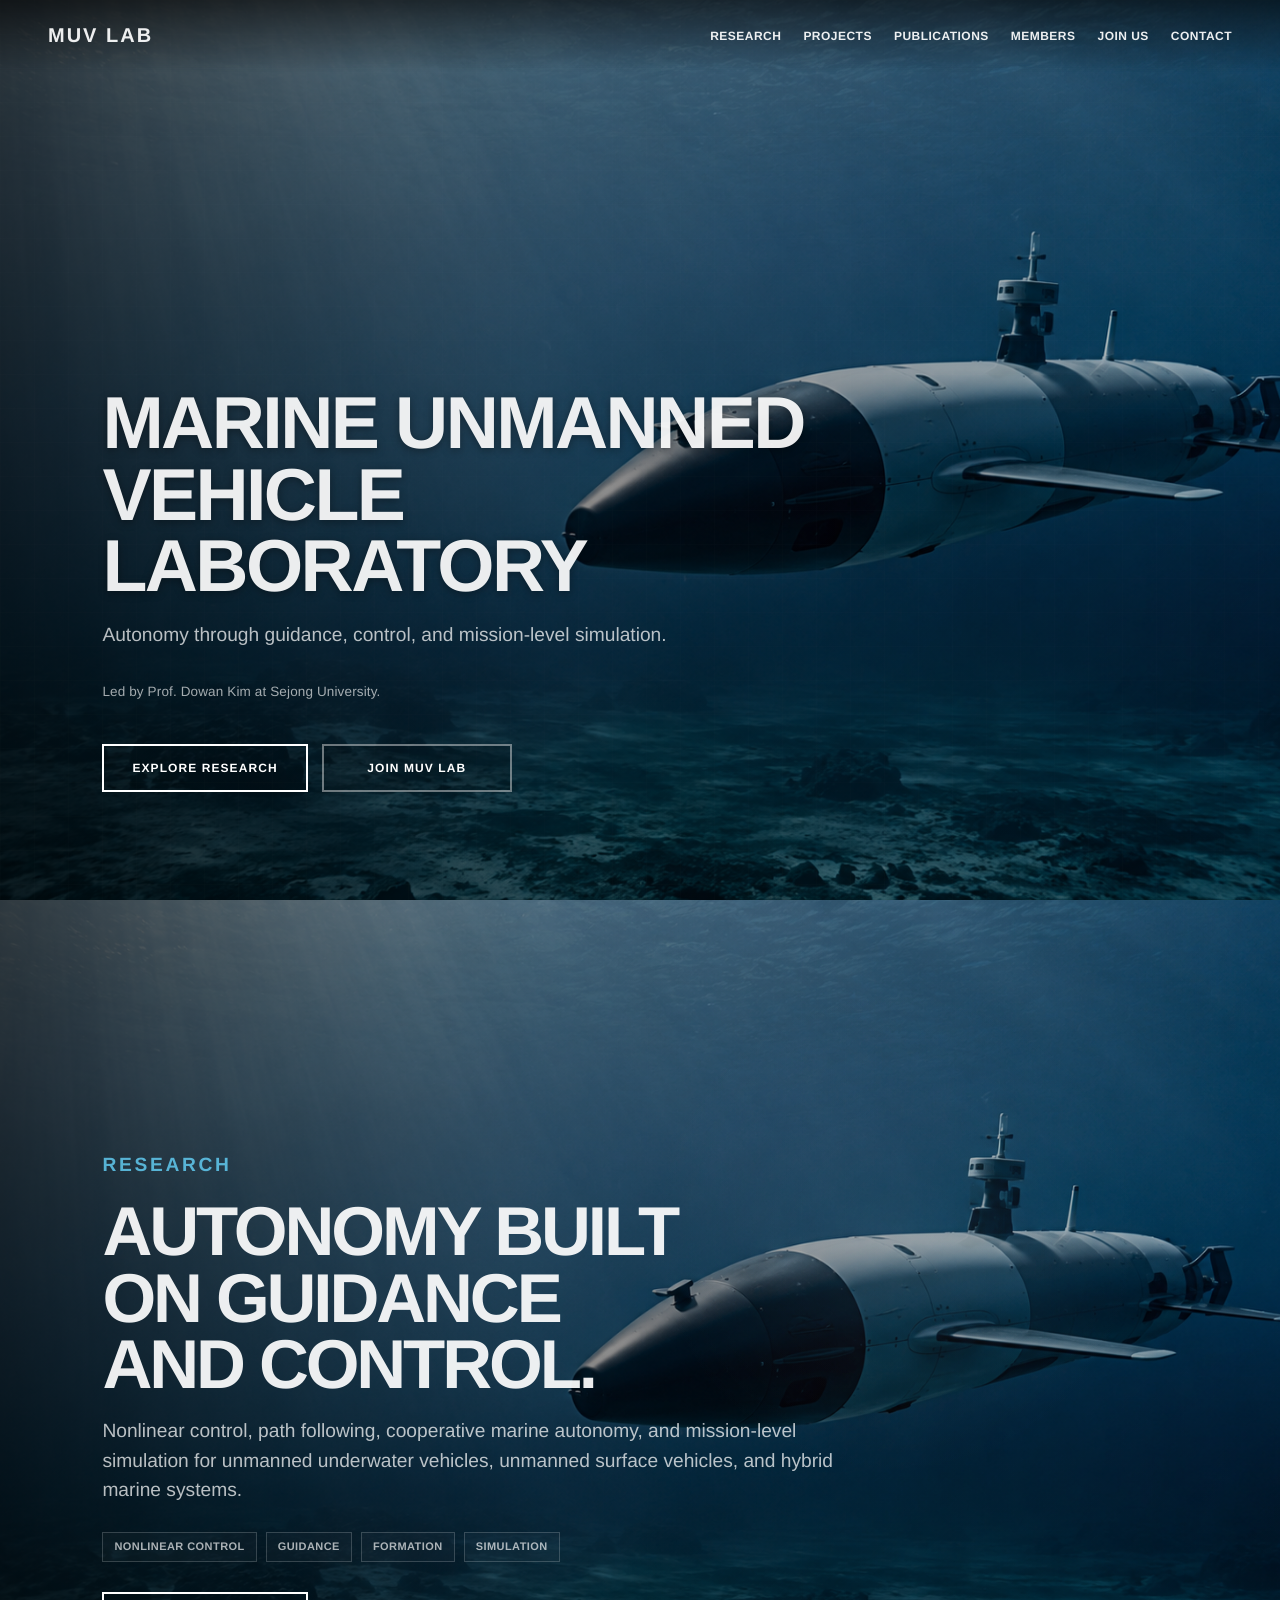
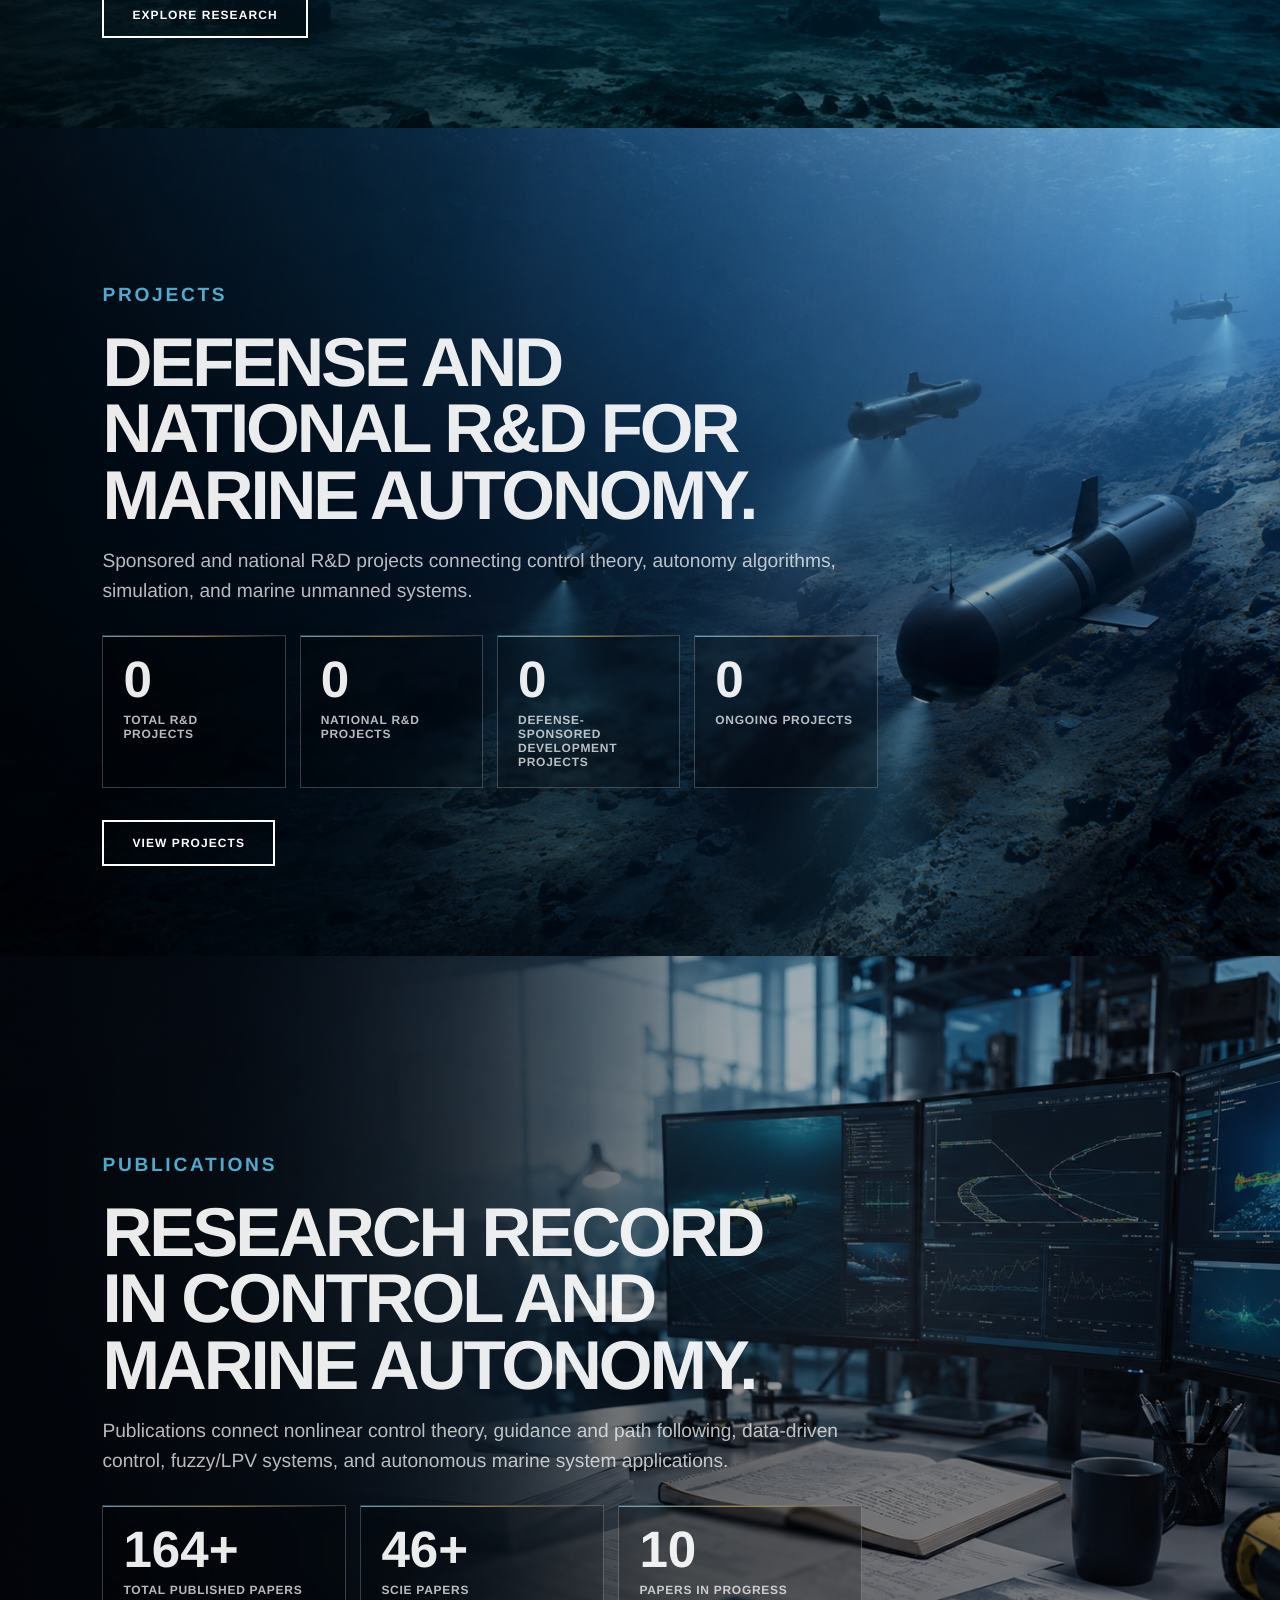
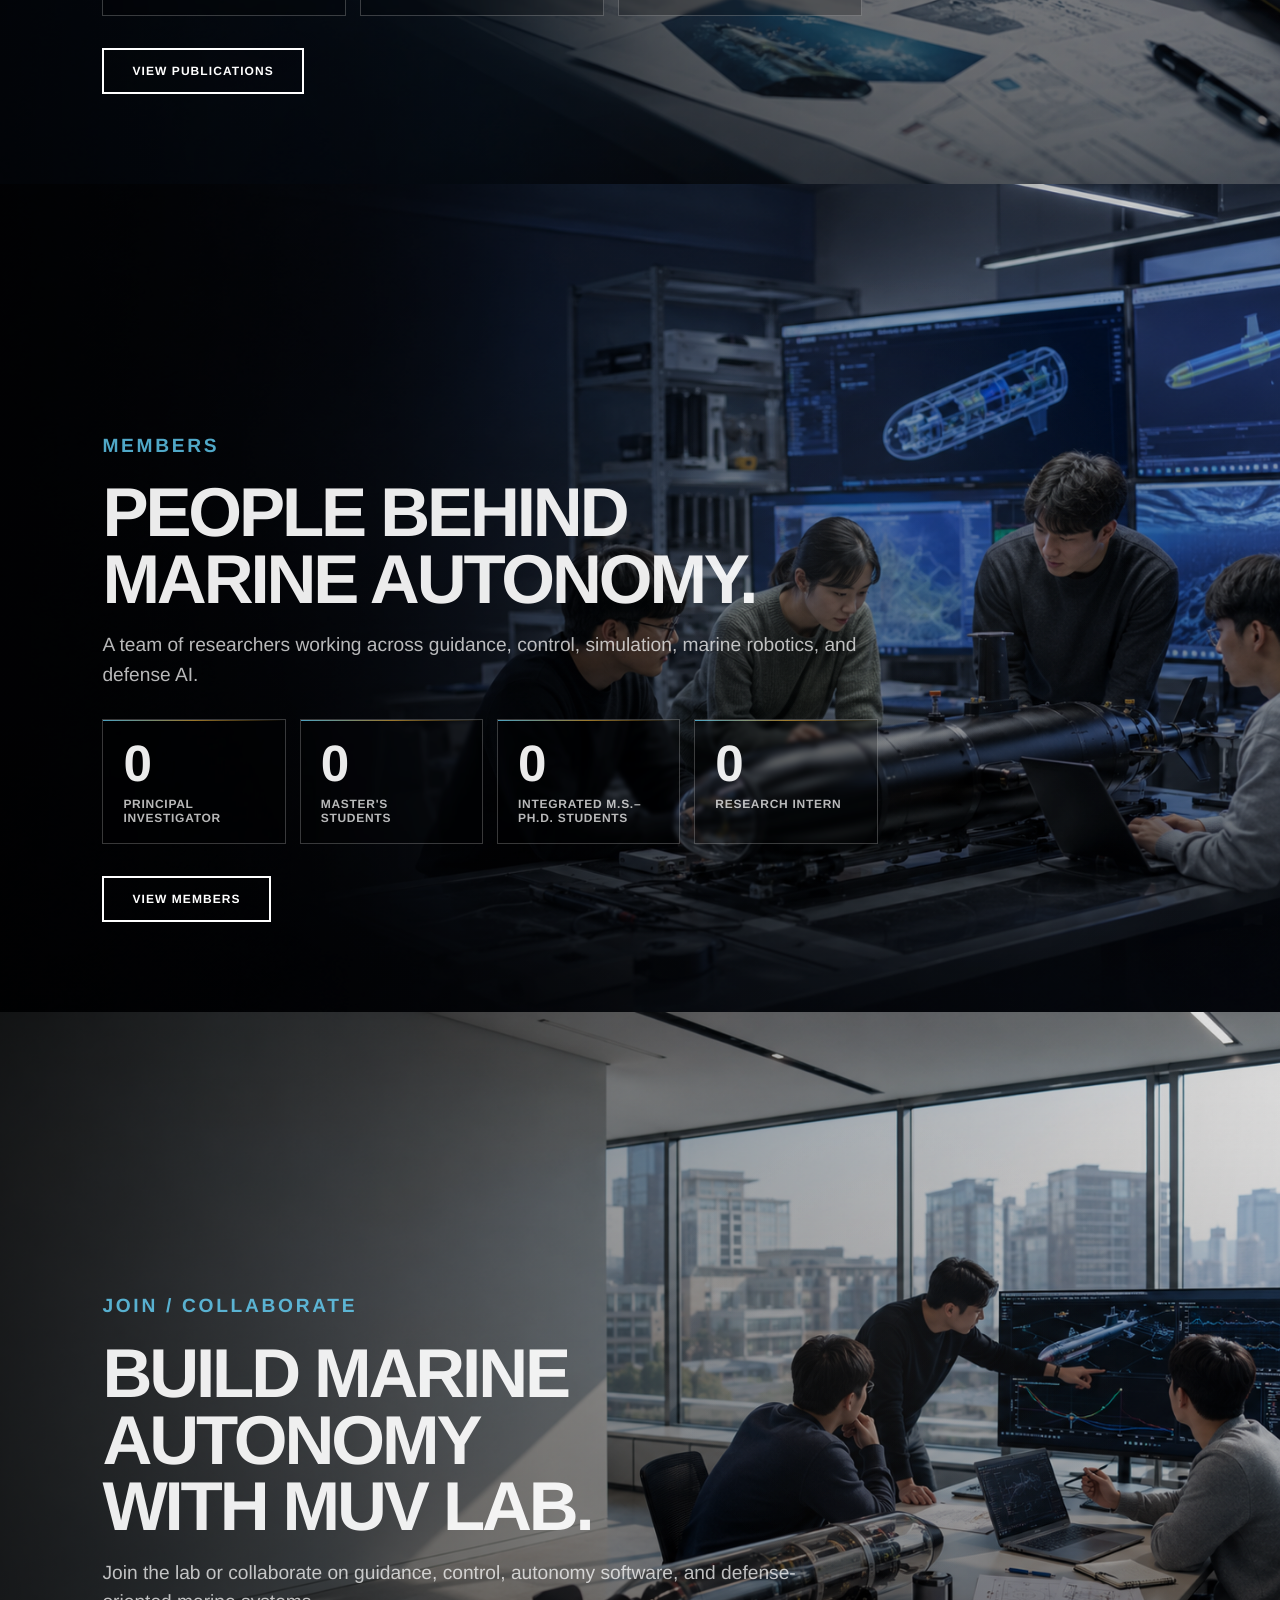
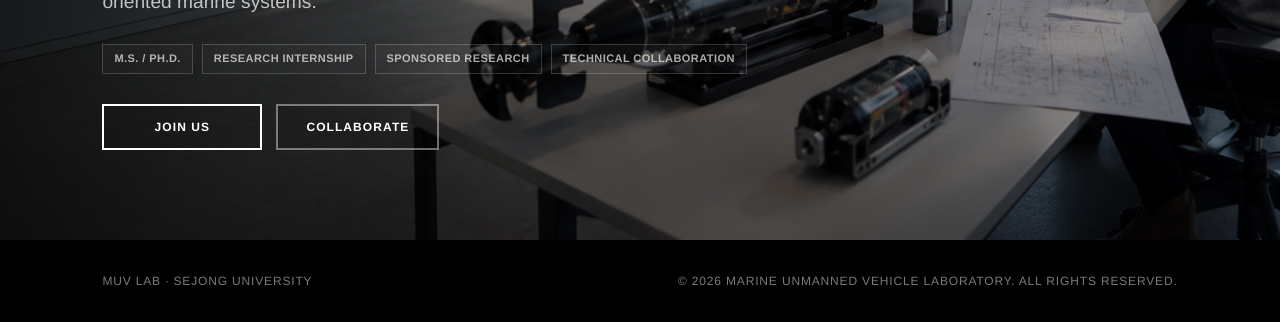
==== commit c233e542: "Add files via upload" ====
--- a/index.html
+++ b/index.html
@@ -60,7 +60,7 @@
   ]
 }
   </script>
-  <link rel="stylesheet" href="style.css?v=87" />
+  <link rel="stylesheet" href="style.css?v=92" />
 </head>
 <body>
 
--- a/style.css
+++ b/style.css
@@ -7337,3 +7337,35 @@
     }
   }
 }
+
+/* v88: members role and metric update */
+.members-metrics{
+  grid-template-columns:repeat(3,minmax(0,1fr)) !important;
+  max-width:760px !important;
+}
+
+@media(max-width:760px){
+  .members-metrics{
+    grid-template-columns:1fr !important;
+    max-width:none !important;
+  }
+}
+
+/* v89: members postdoctoral researcher metric */
+.members-hero .page-metrics.four-metrics{
+  grid-template-columns:repeat(4,minmax(0,1fr)) !important;
+  max-width:760px !important;
+}
+
+@media(max-width:760px){
+  .members-hero .page-metrics.four-metrics{
+    grid-template-columns:1fr !important;
+    max-width:none !important;
+  }
+}
+
+/* v90: awards list update */
+
+/* v91: activity service update */
+
+/* v92: activity board-member title update */
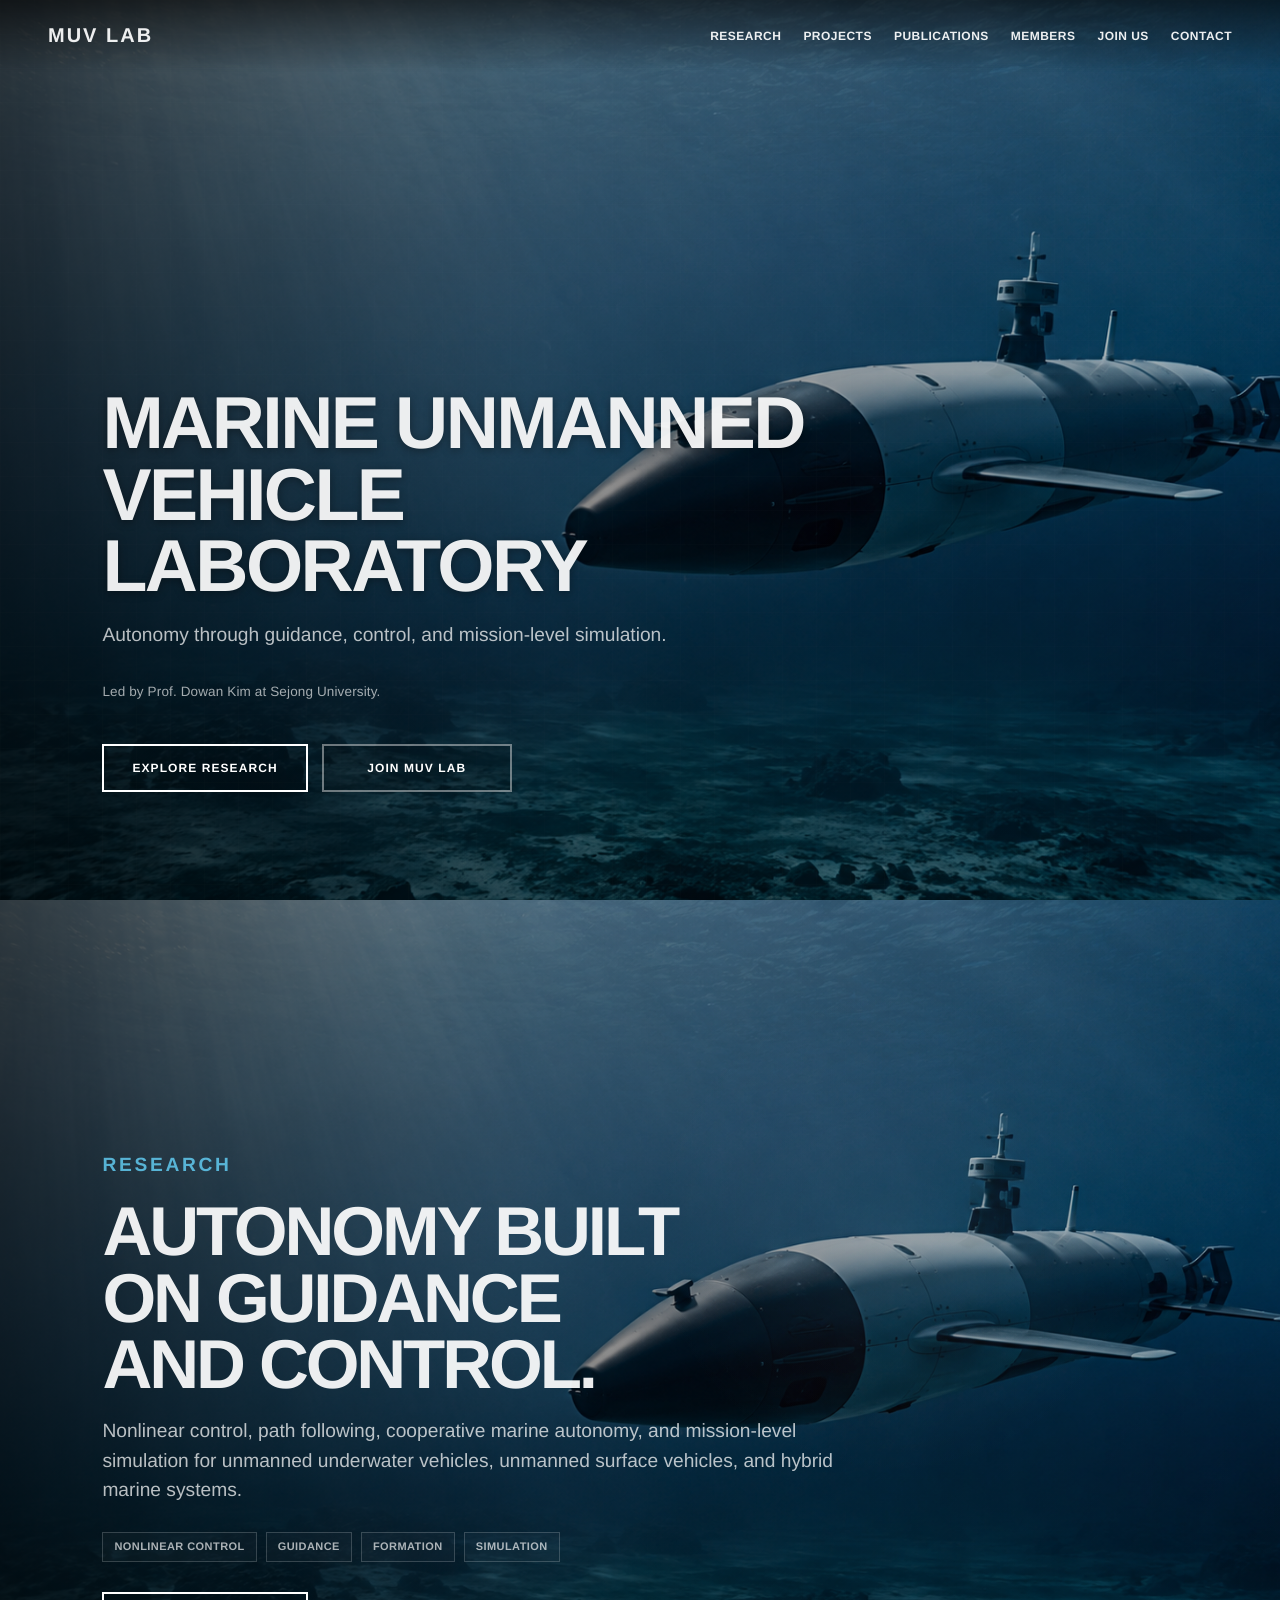
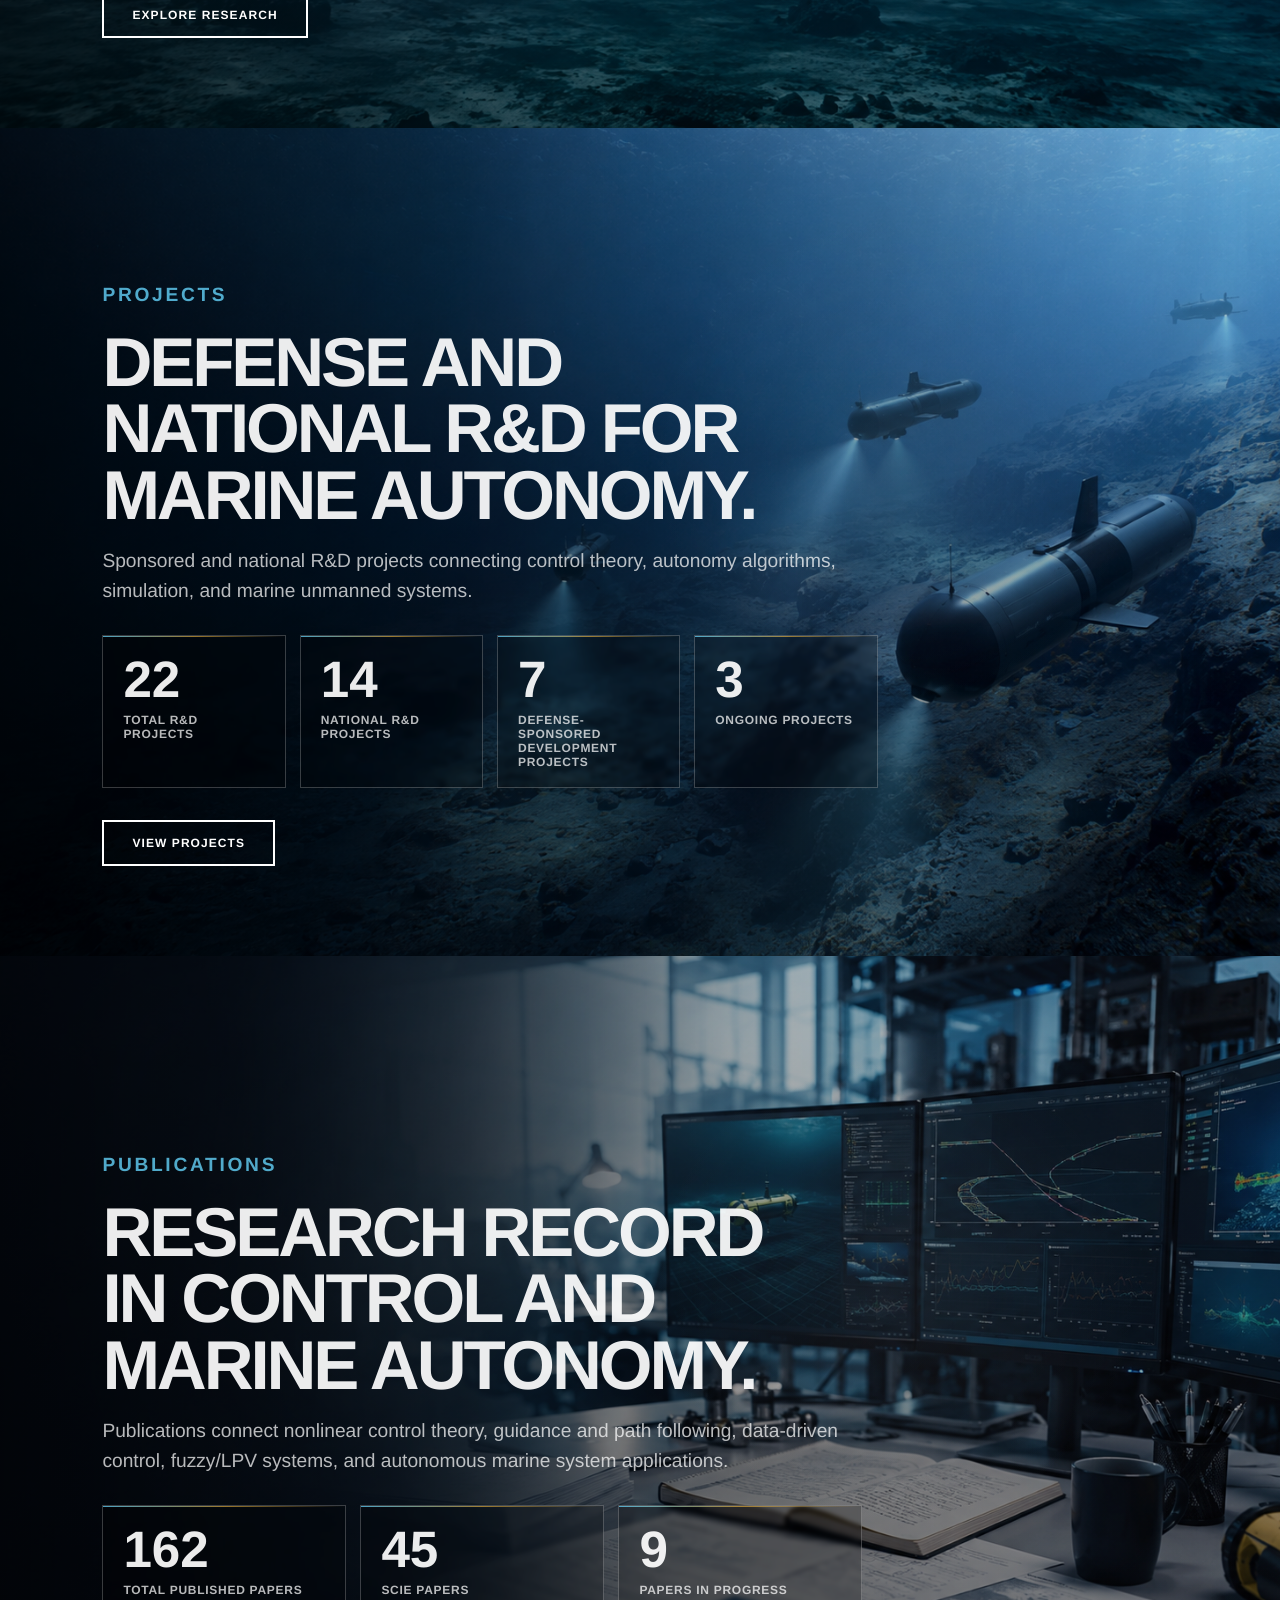
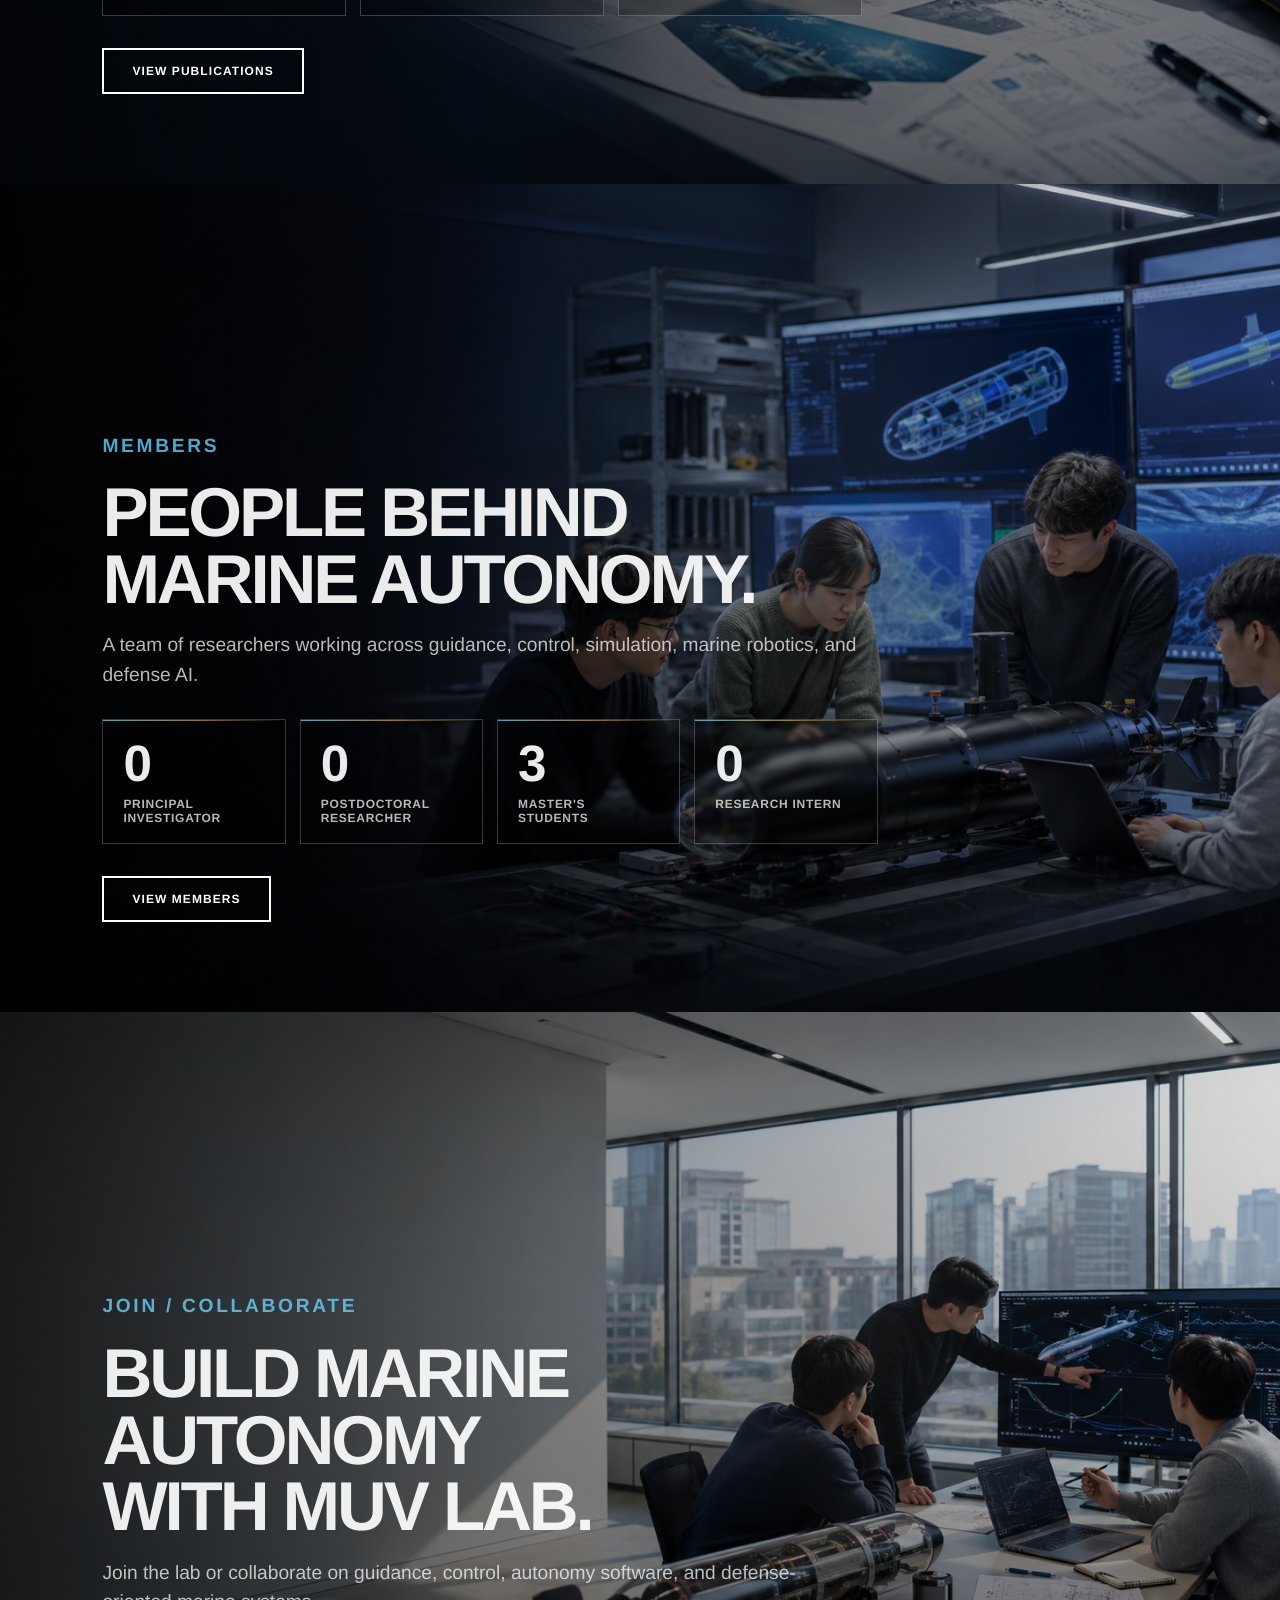
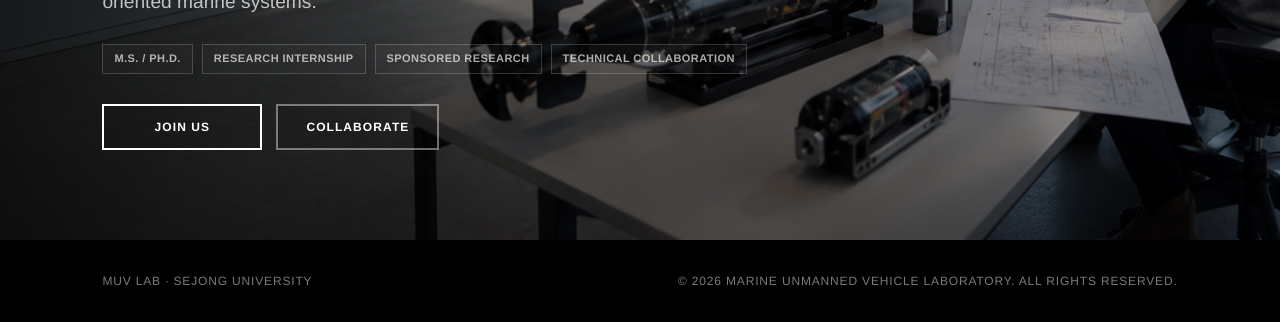
==== commit 98439bb3: "Add files via upload" ====
--- a/index.html
+++ b/index.html
@@ -60,7 +60,7 @@
   ]
 }
   </script>
-  <link rel="stylesheet" href="style.css?v=92" />
+  <link rel="stylesheet" href="style.css?v=94" />
 </head>
 <body>
 
@@ -163,8 +163,8 @@
       </p>
       <div class="metric-grid compact four-metrics">
         <div><strong class="count" data-target="1">0</strong><span>Principal Investigator</span></div>
-        <div><strong class="count" data-target="2">0</strong><span>Master's Students</span></div>
-        <div><strong class="count" data-target="2">0</strong><span>Integrated M.S.–Ph.D. Students</span></div>
+        <div><strong class="count" data-target="1">0</strong><span>Postdoctoral Researcher</span></div>
+        <div><strong class="count" data-target="4">0</strong><span>Master's Students</span></div>
         <div><strong class="count" data-target="1">0</strong><span>Research Intern</span></div>
       </div>
       <a href="members.html" class="button">View Members</a>
--- a/style.css
+++ b/style.css
@@ -7369,3 +7369,37 @@
 /* v91: activity service update */
 
 /* v92: activity board-member title update */
+
+/* v93: homepage members metrics update */
+
+/* v94: balance PI detail panels with Selected Awards height */
+@media(min-width:901px){
+  .pi-info-layout{
+    align-items:stretch !important;
+  }
+
+  .pi-info-left{
+    height:100% !important;
+    display:grid !important;
+    grid-template-rows:minmax(0, .92fr) minmax(0, 1.08fr) !important;
+    gap:24px !important;
+  }
+
+  .pi-info-left .refined-panel,
+  .awards-panel{
+    height:100% !important;
+    box-sizing:border-box !important;
+  }
+
+  .pi-info-left .refined-panel{
+    display:flex !important;
+    flex-direction:column !important;
+  }
+
+  .pi-info-left .clean-list{
+    flex:1 1 auto !important;
+    display:flex !important;
+    flex-direction:column !important;
+    justify-content:space-between !important;
+  }
+}
